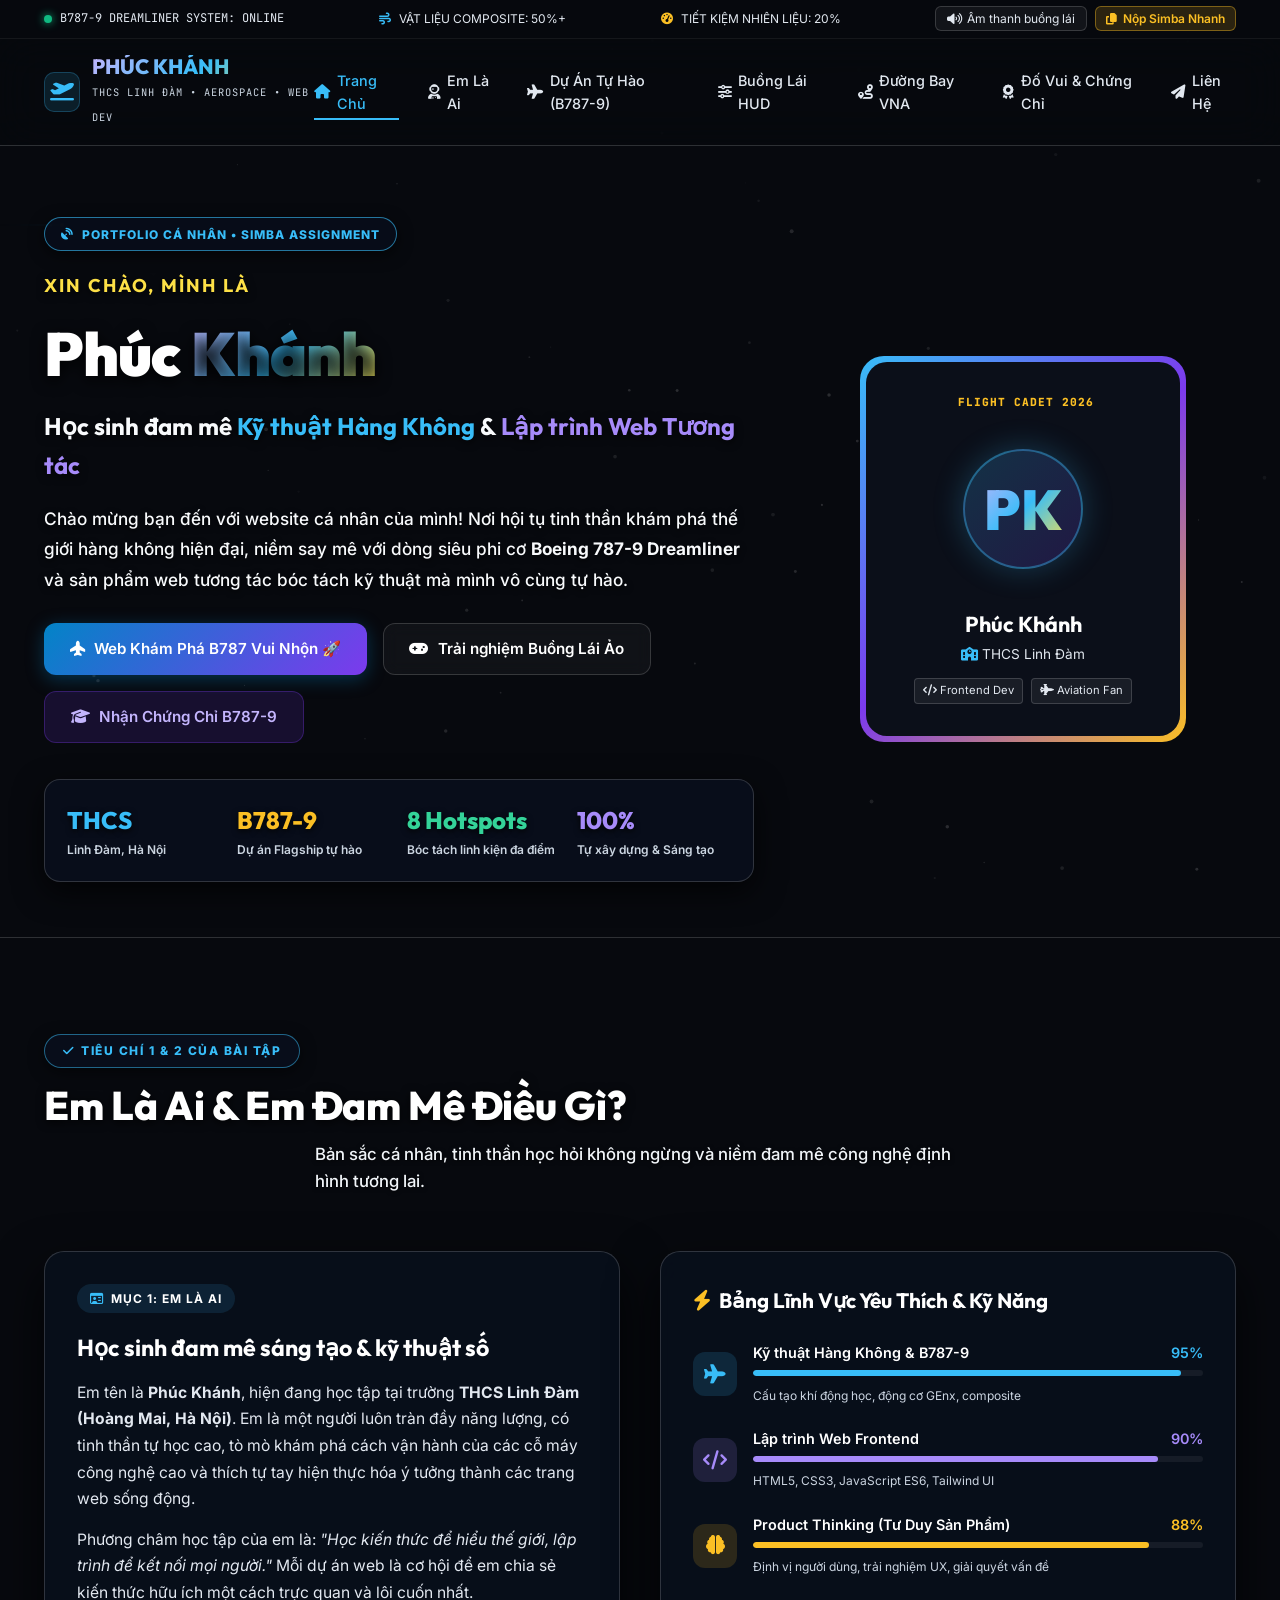
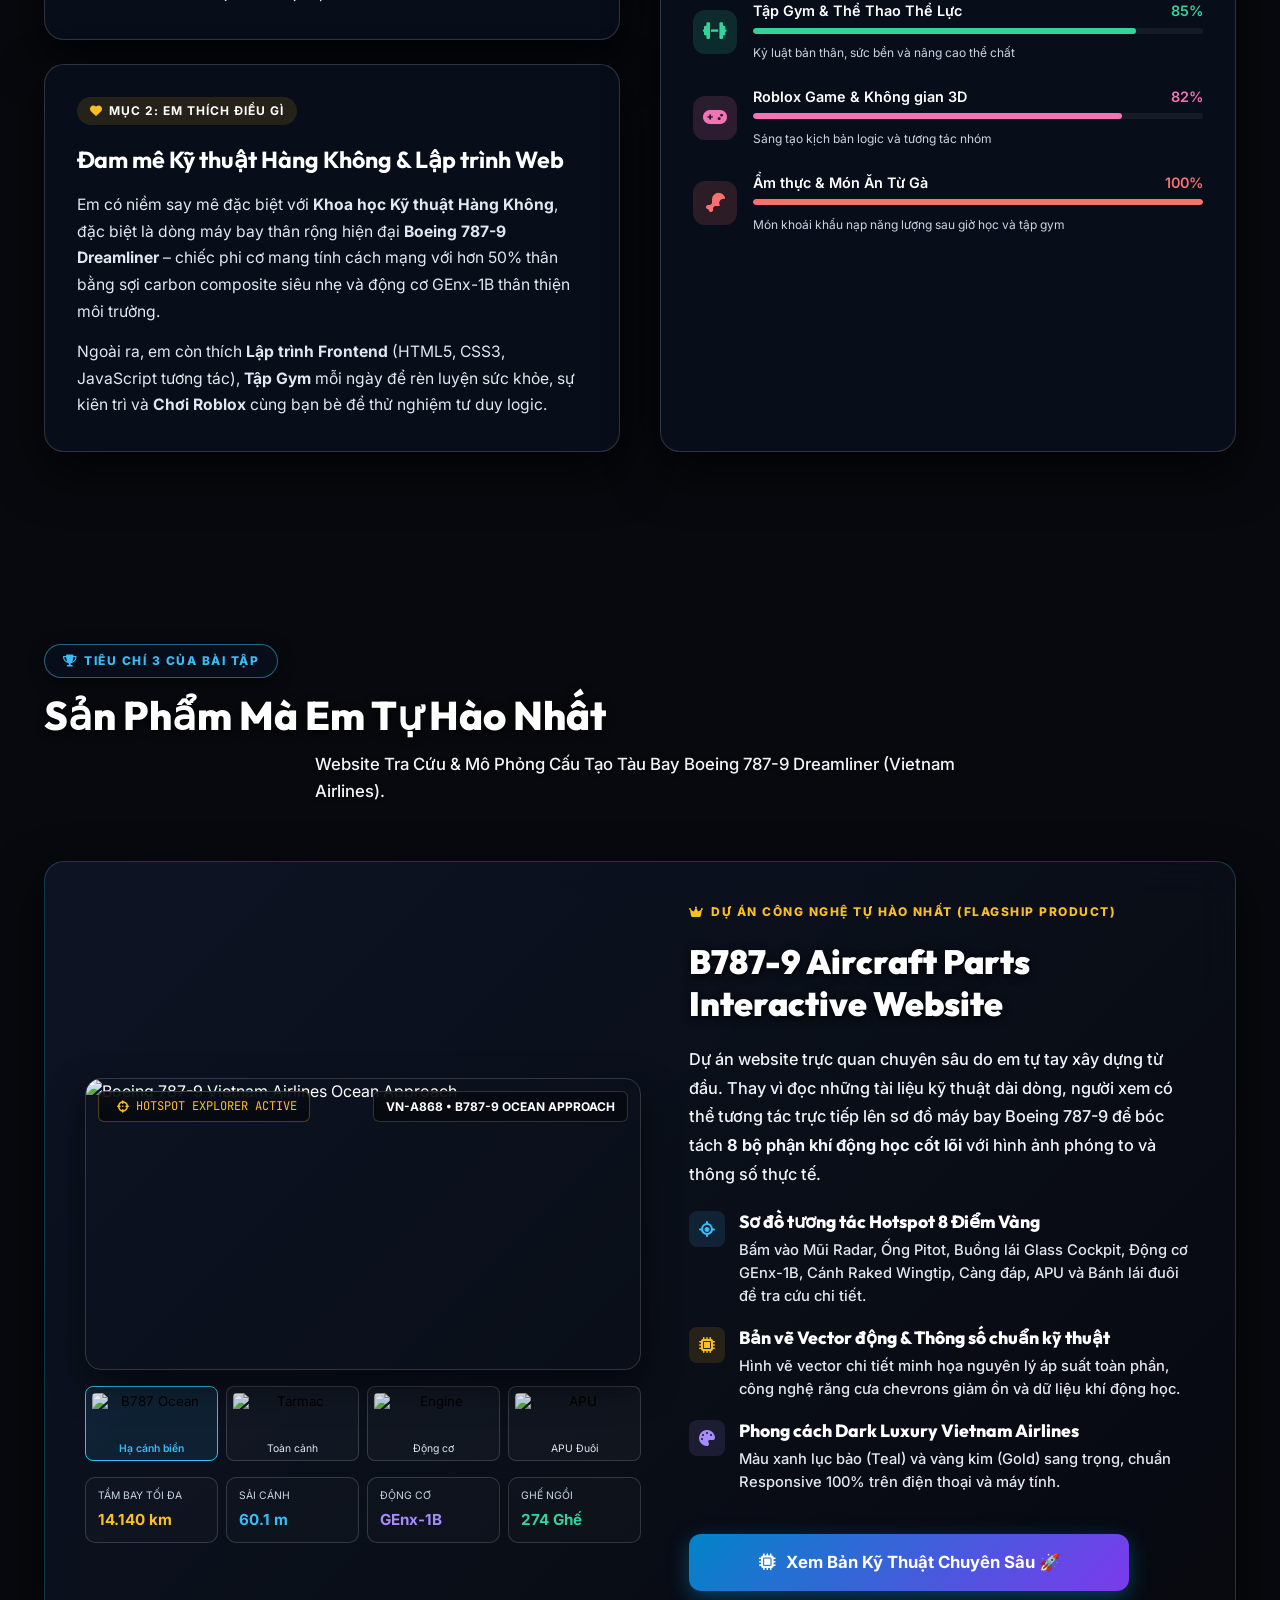
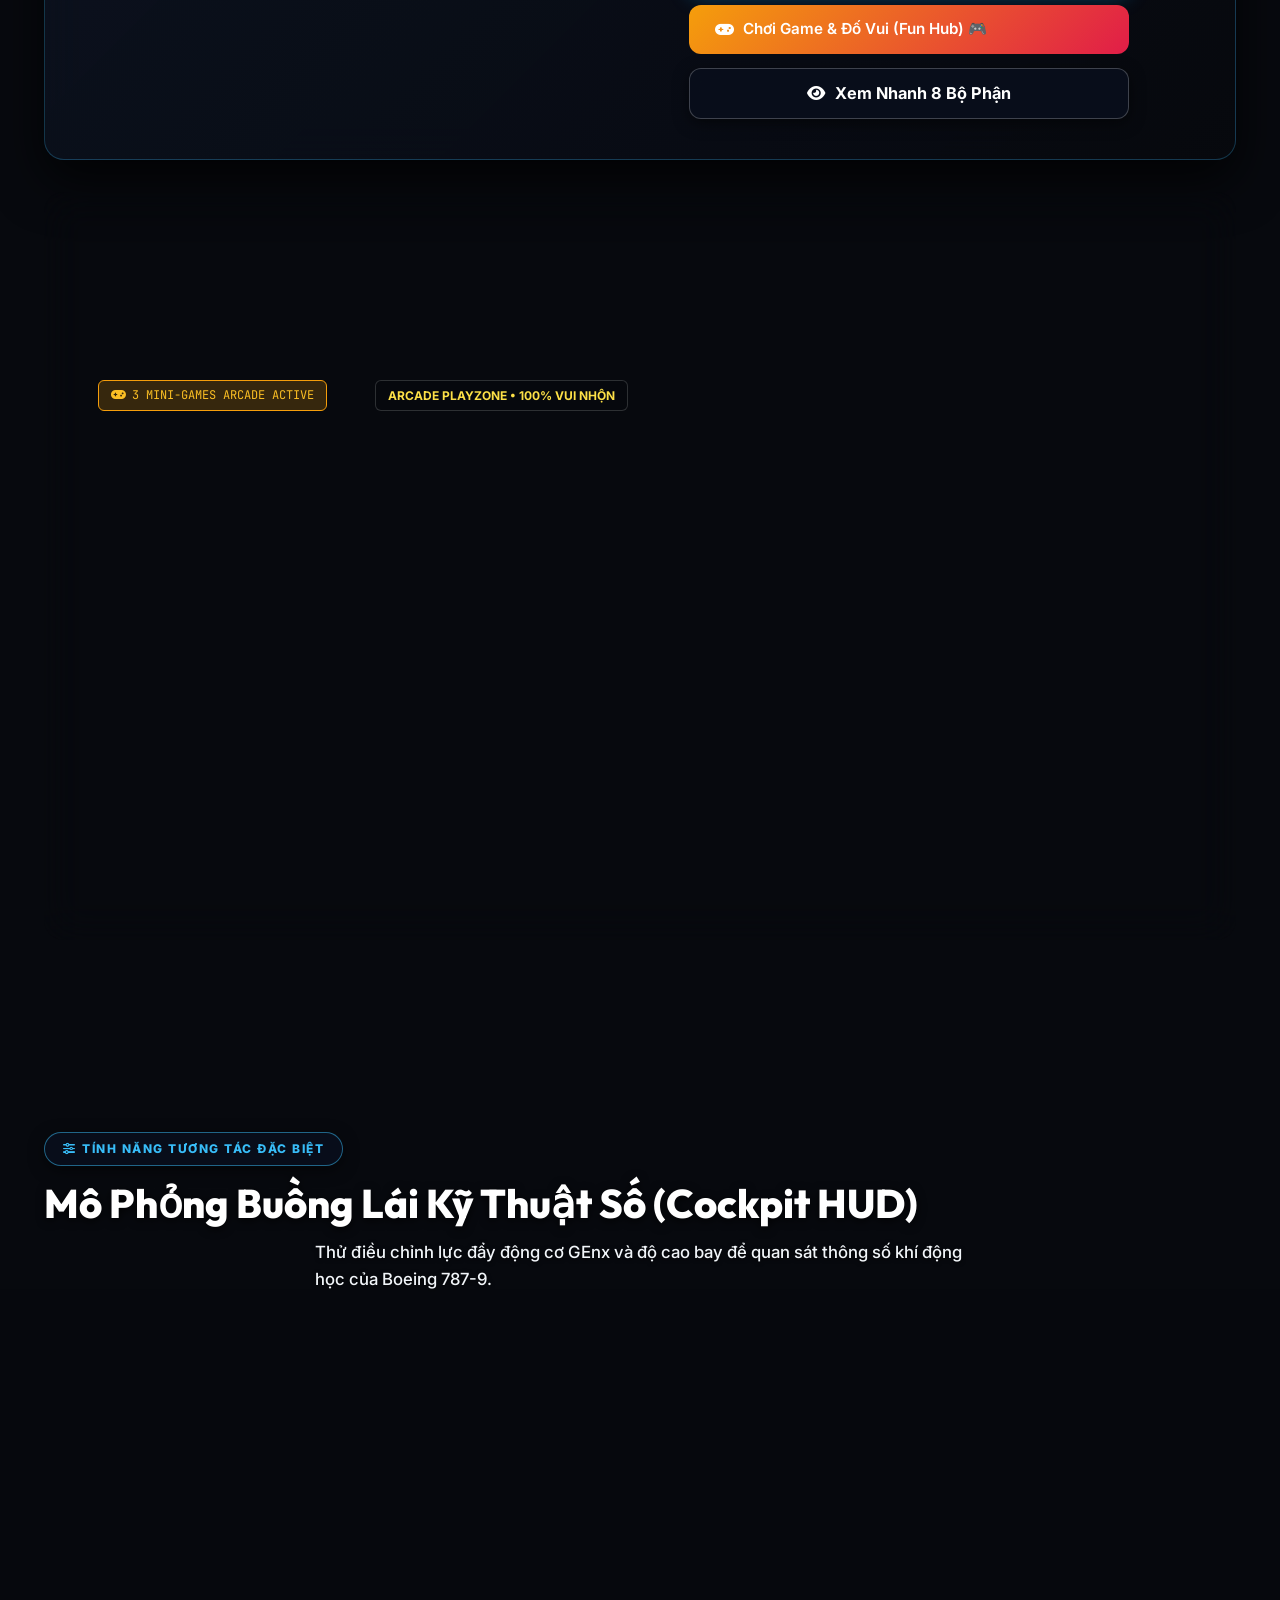
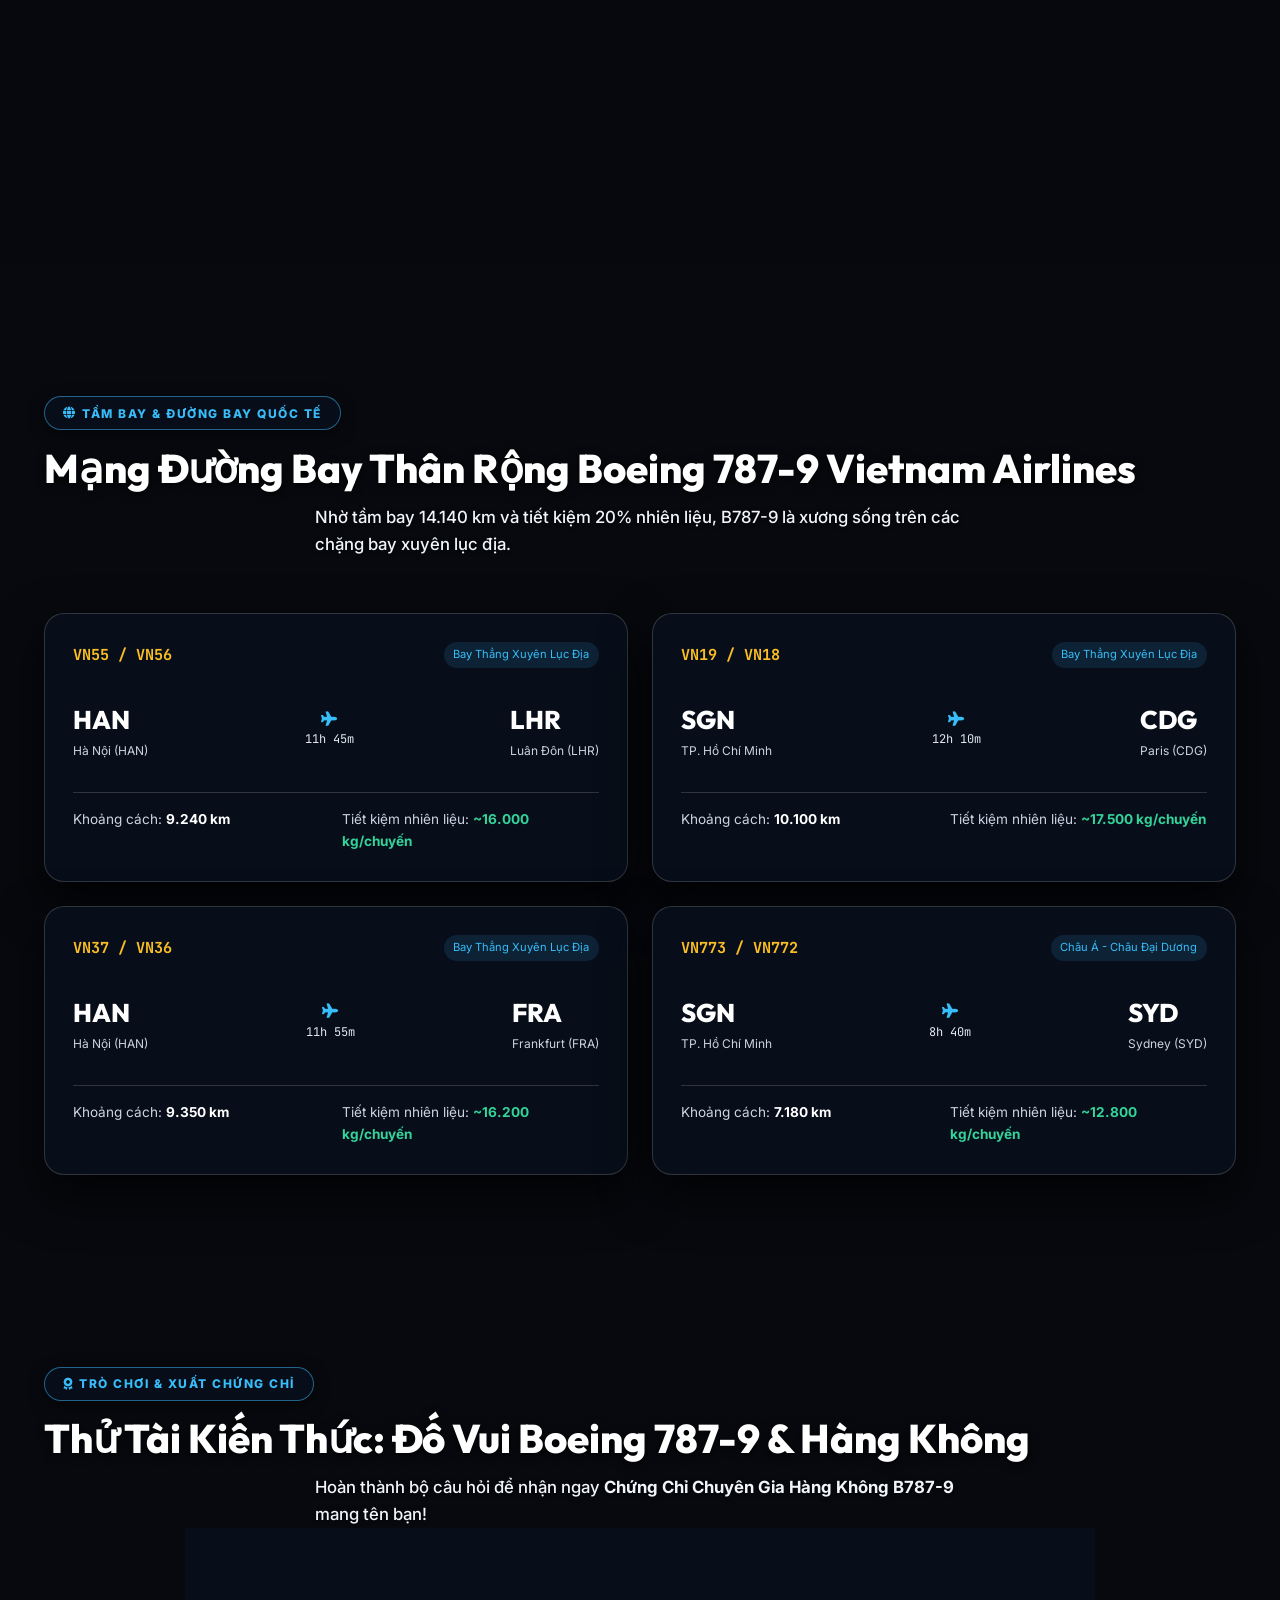
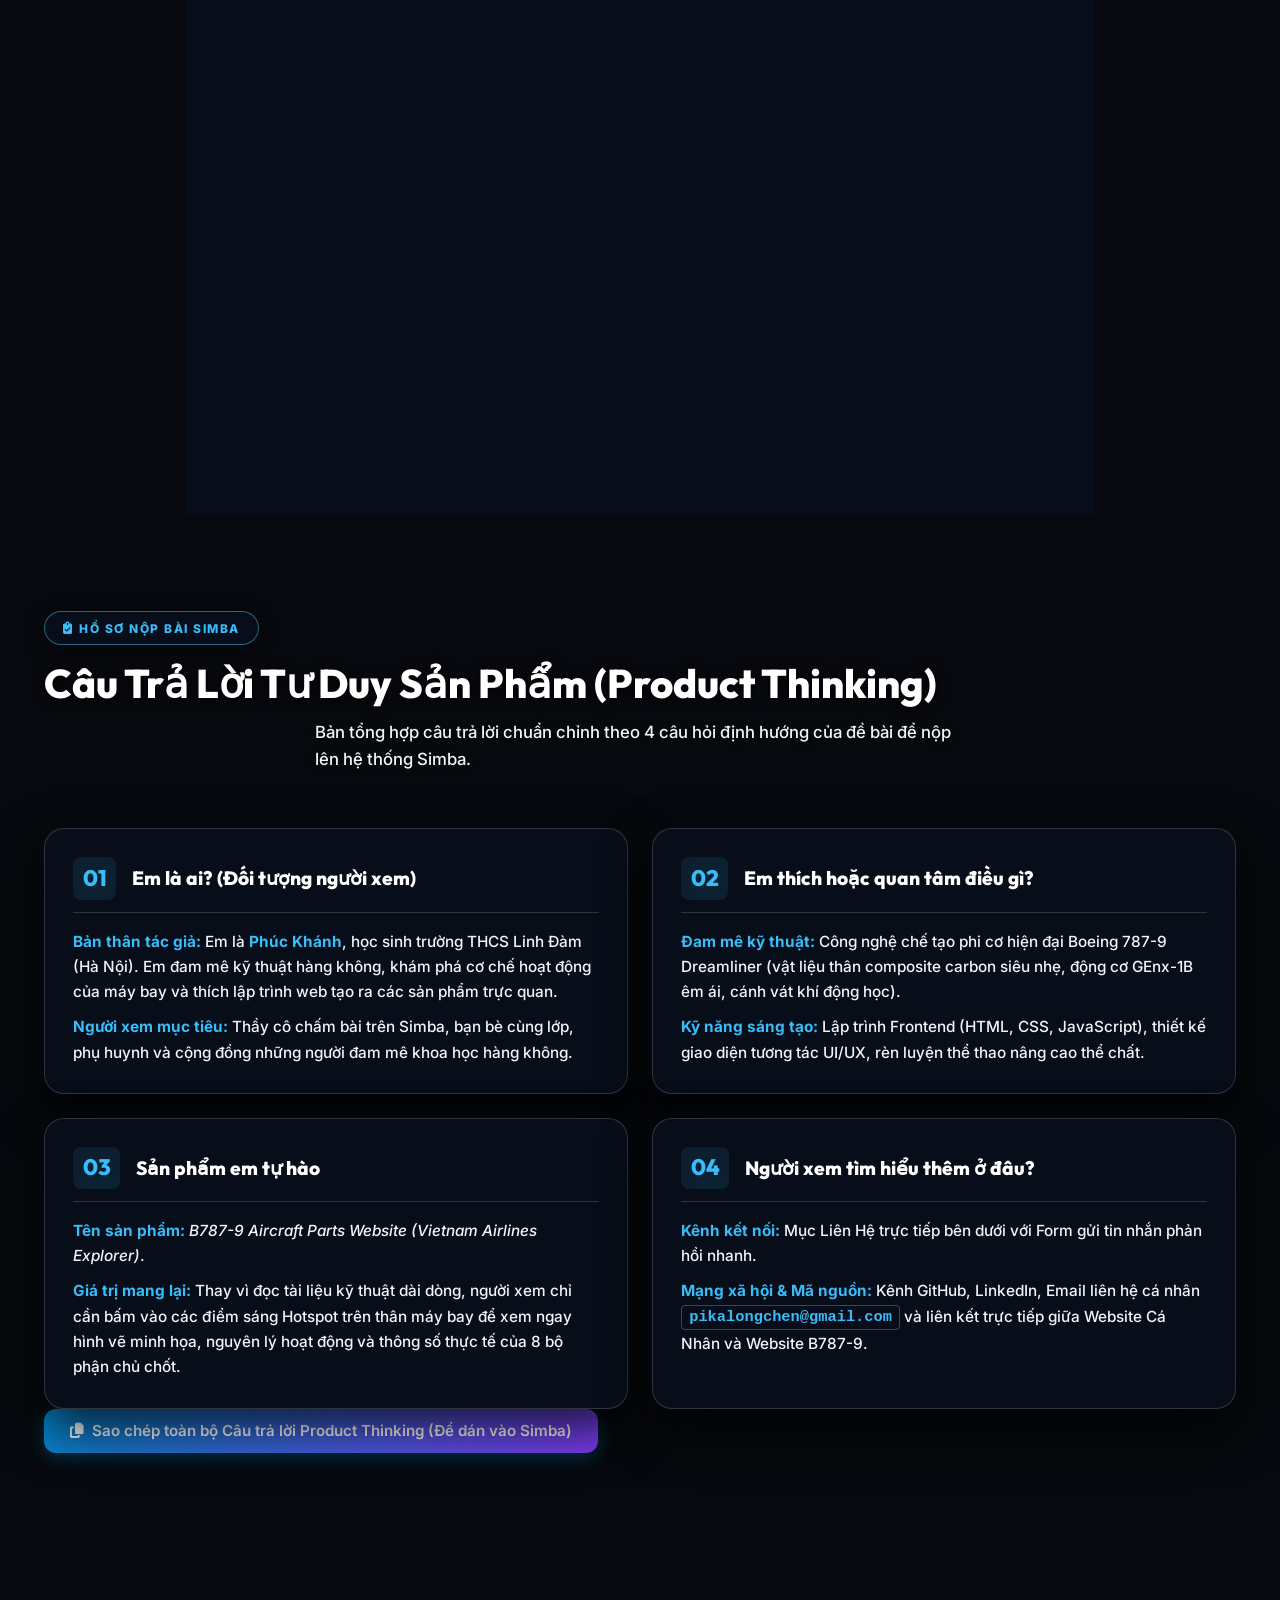
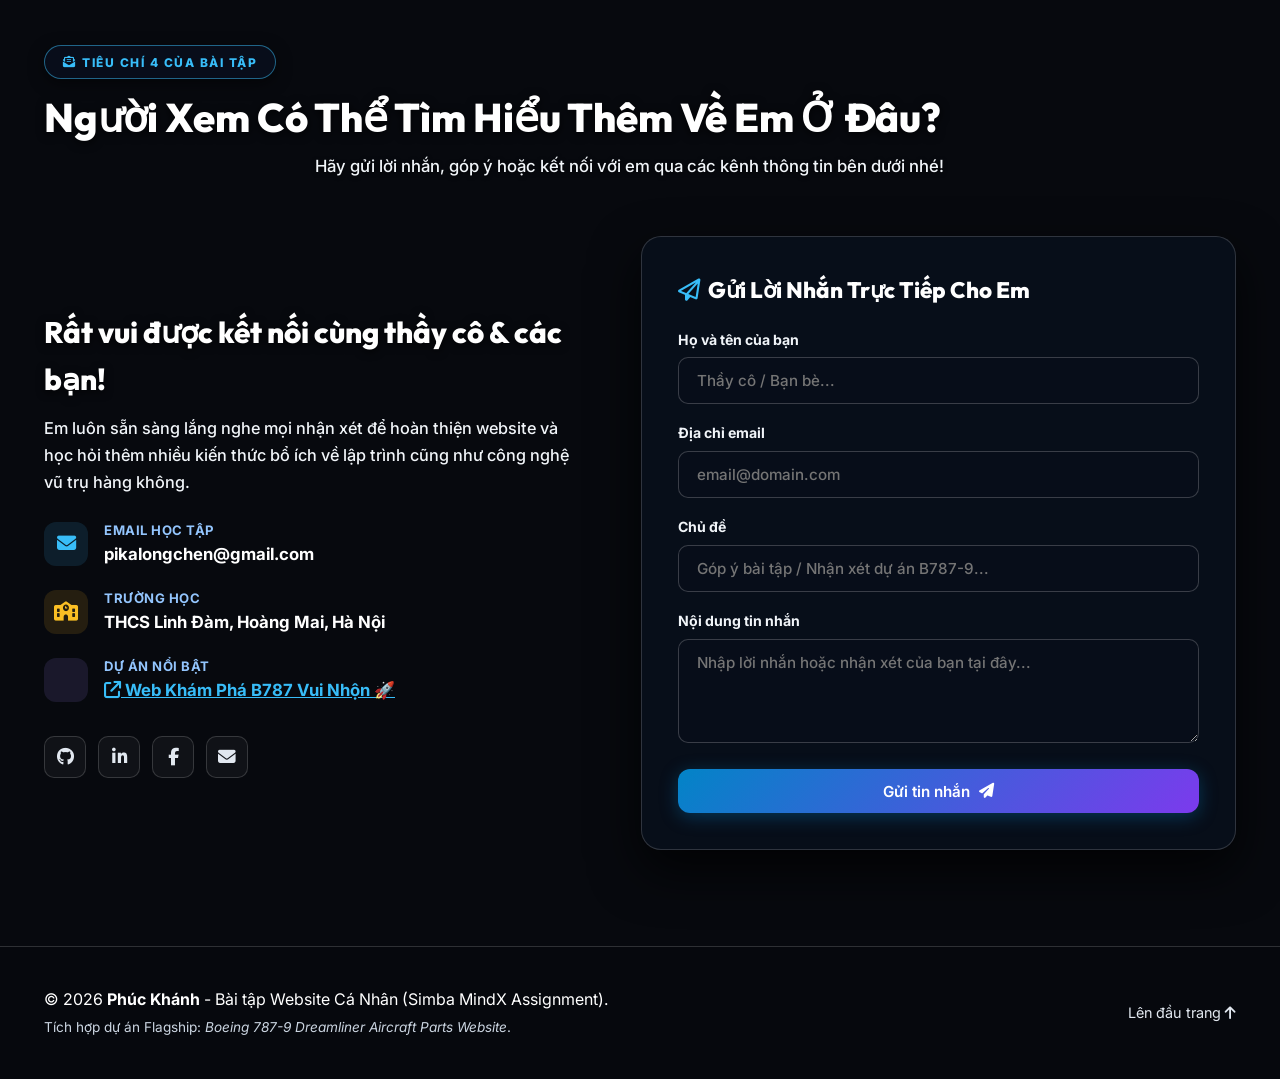
==== index.html @ 7ee5b3cf "Add files via upload" ====
<!DOCTYPE html>
<html lang="vi">
<head>
  <meta charset="UTF-8">
  <meta name="viewport" content="width=device-width, initial-scale=1.0">
  <title>Phúc Khánh | Website Cá Nhân & Boeing 787-9 Aerospace Explorer</title>
  
  <!-- SEO & Meta Tags -->
  <meta name="description" content="Website cá nhân của Phúc Khánh (THCS Linh Đàm) - Đam mê Công nghệ Kỹ thuật Hàng không & Lập trình Web. Khám phá dự án B787-9 Aircraft Parts Explorer, mô phỏng 3 cụm càng đáp 60 FPS, buồng lái ảo HUD và đố vui cấp chứng chỉ.">
  <meta name="author" content="Phúc Khánh">
  
  <!-- FontAwesome 6 Icons -->
  <link rel="stylesheet" href="https://cdnjs.cloudflare.com/ajax/libs/font-awesome/6.4.0/css/all.min.css">
  
  <!-- Google Fonts -->
  <link rel="preconnect" href="https://fonts.googleapis.com">
  <link rel="preconnect" href="https://fonts.gstatic.com" crossorigin>
  <link href="https://fonts.googleapis.com/css2?family=Inter:wght@300;400;500;600;700;800;900&family=Outfit:wght@400;500;600;700;800;900&family=JetBrains+Mono:wght@400;600;700;800&display=swap" rel="stylesheet">
  
  <!-- Custom Stylesheet -->
  <style>
/* -------------------------------------------------------------
   DESIGN SYSTEM & CSS VARIABLES
   ------------------------------------------------------------- */
@import url('https://fonts.googleapis.com/css2?family=Inter:wght@300;400;500;600;700;800&family=Outfit:wght@400;500;600;700;800;900&family=JetBrains+Mono:wght@400;600;700&display=swap');

:root {
  /* High-Contrast Crisp Colors */
  --bg-color: #07090e;
  --bg-dots: rgba(255, 255, 255, 0.03);
  --text-primary: #ffffff;
  --text-secondary: #e2e8f0;
  --text-muted: #cbd5e1;
  
  --primary: #8b5cf6; /* Violet */
  --primary-glow: rgba(139, 92, 246, 0.25);
  --secondary: #38bdf8; /* Bright Cyan */
  --secondary-glow: rgba(56, 189, 248, 0.25);
  --accent: #f472b6; /* Pink-rose */
  
  --vna-teal: #008286;
  --vna-gold: #fbbf24;
  --vna-gold-light: #fef08a;
  
  --gradient-text: linear-gradient(135deg, #c4b5fd 0%, #38bdf8 50%, #fde047 100%);
  --gradient-btn: linear-gradient(135deg, #0284c7 0%, #7c3aed 100%);
  --gradient-btn-hover: linear-gradient(135deg, #0ea5e9 0%, #8b5cf6 100%);
  --gradient-gold: linear-gradient(135deg, #f59e0b 0%, #fbbf24 100%);
  
  /* High-Contrast Glassmorphism */
  --glass-bg: rgba(9, 15, 28, 0.88);
  --glass-border: rgba(255, 255, 255, 0.16);
  --glass-border-glow: rgba(56, 189, 248, 0.5);
  --glass-shadow: 0 20px 50px rgba(0, 0, 0, 0.75);
  
  /* Typography */
  --font-title: 'Outfit', sans-serif;
  --font-body: 'Inter', sans-serif;
  --font-mono: 'JetBrains Mono', monospace;
  
  /* Layout & Transitions */
  --max-width: 1240px;
  --transition-smooth: all 0.4s cubic-bezier(0.16, 1, 0.3, 1);
  --transition-fast: all 0.2s ease;
}

/* -------------------------------------------------------------
   RESET & BASE STYLES
   ------------------------------------------------------------- */
* {
  margin: 0;
  padding: 0;
  box-sizing: border-box;
  scroll-behavior: smooth;
}

html {
  font-size: 16px;
  overflow-x: hidden;
}

body {
  background-color: var(--bg-color);
  color: var(--text-primary);
  font-family: var(--font-body);
  line-height: 1.6;
  overflow-x: hidden;
  position: relative;
  min-height: 100vh;
}

body::before {
  content: '';
  position: fixed;
  top: 0;
  left: 0;
  width: 100vw;
  height: 100vh;
  z-index: -3;
  background: url('https://raw.githubusercontent.com/pikalongchen-debug/C-Users-nguye-.gemini-antigravity-scratch-portfolio-website/main/images/vietnam_airlines_b787_ocean.jpg') no-repeat center center / cover;
  image-rendering: -webkit-optimize-contrast;
  image-rendering: high-quality;
  pointer-events: none;
}

a {
  color: inherit;
  text-decoration: none;
  transition: var(--transition-fast);
}

button, input, textarea {
  font-family: inherit;
  outline: none;
}

li {
  list-style: none;
}

/* Custom Scrollbar */
::-webkit-scrollbar {
  width: 8px;
}
::-webkit-scrollbar-track {
  background: var(--bg-color);
}
::-webkit-scrollbar-thumb {
  background: rgba(56, 189, 248, 0.2);
  border-radius: 10px;
}
::-webkit-scrollbar-thumb:hover {
  background: var(--gradient-btn);
}

/* -------------------------------------------------------------
   BACKGROUND PARTICLE CANVAS & GLOW
   ------------------------------------------------------------- */
.sky-canvas {
  position: fixed;
  top: 0;
  left: 0;
  width: 100vw;
  height: 100vh;
  z-index: -2;
  opacity: 0.15;
  pointer-events: none;
}

.glow-container {
  display: none;
}

.glow-orb-3 {
  position: absolute;
  top: 60%;
  left: 40%;
  width: 30vw;
  height: 30vw;
  background: radial-gradient(circle, rgba(251, 191, 36, 0.08) 0%, transparent 70%);
  filter: blur(80px);
}

@keyframes floatOrb {
  0% { transform: translate(0, 0) scale(1); }
  100% { transform: translate(50px, 40px) scale(1.1); }
}

.mouse-glow {
  position: fixed;
  width: 450px;
  height: 450px;
  background: radial-gradient(circle, rgba(56, 189, 248, 0.07) 0%, transparent 60%);
  border-radius: 50%;
  pointer-events: none;
  transform: translate(-50%, -50%);
  z-index: -1;
  opacity: 0;
  transition: opacity 0.3s ease;
  filter: blur(30px);
}

/* -------------------------------------------------------------
   CONTAINER & LAYOUT
   ------------------------------------------------------------- */
.container {
  max-width: var(--max-width);
  margin: 0 auto;
  padding: 0 1.5rem;
}

.glass-card {
  background: var(--glass-bg);
  backdrop-filter: blur(20px);
  -webkit-backdrop-filter: blur(20px);
  border: 1px solid var(--glass-border);
  border-radius: 20px;
  box-shadow: var(--glass-shadow);
  transition: var(--transition-smooth);
}

.glass-card:hover {
  border-color: var(--glass-border-glow);
}

/* -------------------------------------------------------------
   UTILITIES & TYPOGRAPHY
   ------------------------------------------------------------- */
.text-gradient {
  background: var(--gradient-text);
  -webkit-background-clip: text;
  -webkit-text-fill-color: transparent;
}
.text-cyan { color: #38bdf8; }
.text-gold { color: #fbbf24; }
.text-violet { color: #a78bfa; }
.text-success { color: #34d399; }
.mono-text { font-family: var(--font-mono); }

.bg-cyan-soft { background: rgba(56, 189, 248, 0.12); }
.bg-gold-soft { background: rgba(251, 191, 36, 0.12); }
.bg-violet-soft { background: rgba(167, 139, 250, 0.12); }

.section-header {
  margin-bottom: 3.5rem;
}
.section-badge {
  display: inline-flex;
  align-items: center;
  gap: 0.4rem;
  font-size: 0.75rem;
  font-weight: 800;
  color: #38bdf8;
  background: rgba(9, 15, 28, 0.9);
  border: 1px solid rgba(56, 189, 248, 0.5);
  padding: 0.4rem 1.1rem;
  border-radius: 50px;
  letter-spacing: 1.5px;
  margin-bottom: 0.85rem;
  text-transform: uppercase;
  box-shadow: 0 4px 15px rgba(0, 0, 0, 0.5);
}
.section-title {
  font-family: var(--font-title);
  font-size: 2.5rem;
  font-weight: 800;
  line-height: 1.2;
  color: #ffffff;
  text-shadow: 0 2px 10px rgba(0, 0, 0, 0.85);
}
.section-desc {
  color: #f1f5f9;
  font-size: 1.05rem;
  font-weight: 500;
  max-width: 650px;
  margin: 0.75rem auto 0;
  text-shadow: 0 1px 4px rgba(0, 0, 0, 0.85);
}

/* -------------------------------------------------------------
   BUTTONS
   ------------------------------------------------------------- */
.btn {
  display: inline-flex;
  align-items: center;
  gap: 0.6rem;
  padding: 0.8rem 1.6rem;
  border-radius: 12px;
  font-weight: 600;
  font-size: 0.95rem;
  cursor: pointer;
  transition: var(--transition-smooth);
  border: none;
}

.btn-primary {
  background: var(--gradient-btn);
  color: white;
  box-shadow: 0 4px 18px rgba(2, 132, 199, 0.35);
}
.btn-primary:hover {
  background: var(--gradient-btn-hover);
  box-shadow: 0 6px 25px rgba(2, 132, 199, 0.55);
  transform: translateY(-2px);
}

.btn-outline {
  background: rgba(255, 255, 255, 0.04);
  color: var(--text-primary);
  border: 1px solid var(--glass-border);
  backdrop-filter: blur(8px);
}
.btn-outline:hover {
  background: rgba(255, 255, 255, 0.1);
  border-color: rgba(56, 189, 248, 0.5);
  color: #38bdf8;
  transform: translateY(-2px);
}

.btn-secondary {
  background: rgba(124, 58, 237, 0.15);
  color: #c4b5fd;
  border: 1px solid rgba(124, 58, 237, 0.3);
}
.btn-secondary:hover {
  background: rgba(124, 58, 237, 0.25);
  color: white;
  transform: translateY(-2px);
}

.glow-teal {
  box-shadow: 0 4px 20px rgba(0, 95, 99, 0.6);
}

/* -------------------------------------------------------------
   TELEMETRY TOP BAR
   ------------------------------------------------------------- */
.telemetry-bar {
  background: rgba(7, 9, 14, 0.95);
  border-bottom: 1px solid rgba(255, 255, 255, 0.06);
  font-size: 0.75rem;
  padding: 0.4rem 0;
  position: relative;
  z-index: 101;
}
.telemetry-inner {
  display: flex;
  justify-content: space-between;
  align-items: center;
}
.telemetry-item {
  display: flex;
  align-items: center;
  gap: 0.5rem;
  color: var(--text-secondary);
}
.pulse-dot {
  width: 8px;
  height: 8px;
  border-radius: 50%;
  background: #10b981;
  box-shadow: 0 0 8px #10b981;
  animation: pulseAnim 2s infinite;
}
@keyframes pulseAnim {
  0%, 100% { transform: scale(1); opacity: 1; }
  50% { transform: scale(1.3); opacity: 0.5; }
}
.telemetry-actions {
  display: flex;
  gap: 0.5rem;
}
.telemetry-btn {
  background: rgba(255, 255, 255, 0.05);
  border: 1px solid var(--glass-border);
  color: var(--text-secondary);
  padding: 0.25rem 0.65rem;
  border-radius: 6px;
  font-size: 0.75rem;
  cursor: pointer;
  display: inline-flex;
  align-items: center;
  gap: 0.35rem;
  transition: var(--transition-fast);
}
.telemetry-btn:hover {
  color: white;
  background: rgba(255, 255, 255, 0.1);
}
.telemetry-btn.highlight {
  background: rgba(251, 191, 36, 0.15);
  border-color: rgba(251, 191, 36, 0.4);
  color: #fbbf24;
  font-weight: 600;
}

/* -------------------------------------------------------------
   NAVIGATION HEADER
   ------------------------------------------------------------- */
header {
  position: sticky;
  top: 0;
  left: 0;
  width: 100%;
  z-index: 100;
  padding: 1rem 0;
  transition: var(--transition-smooth);
  background: rgba(7, 9, 14, 0.7);
  backdrop-filter: blur(20px);
  -webkit-backdrop-filter: blur(20px);
  border-bottom: 1px solid var(--glass-border);
}

header.scrolled {
  padding: 0.75rem 0;
  background: rgba(7, 9, 14, 0.9);
  box-shadow: 0 4px 30px rgba(0, 0, 0, 0.3);
}

.header-container {
  display: flex;
  justify-content: space-between;
  align-items: center;
}

.logo {
  display: flex;
  align-items: center;
  gap: 0.75rem;
}
.logo-icon-wrap {
  width: 40px;
  height: 40px;
  border-radius: 10px;
  background: rgba(56, 189, 248, 0.12);
  border: 1px solid rgba(56, 189, 248, 0.25);
  display: flex;
  align-items: center;
  justify-content: center;
  font-size: 1.2rem;
}
.logo-name {
  font-family: var(--font-title);
  font-size: 1.3rem;
  font-weight: 800;
  display: block;
  line-height: 1.1;
}
.logo-tag {
  font-size: 0.65rem;
  font-family: var(--font-mono);
  color: var(--text-muted);
  letter-spacing: 1px;
}

.nav-links {
  display: flex;
  gap: 1.8rem;
  align-items: center;
}
.nav-links a {
  font-size: 0.9rem;
  font-weight: 500;
  color: var(--text-secondary);
  display: flex;
  align-items: center;
  gap: 0.4rem;
  position: relative;
  padding: 0.3rem 0;
}
.nav-links a:hover, .nav-links a.active {
  color: #38bdf8;
}
.nav-links a::after {
  content: '';
  position: absolute;
  bottom: 0;
  left: 0;
  width: 0;
  height: 2px;
  background: #38bdf8;
  transition: var(--transition-fast);
}
.nav-links a.active::after, .nav-links a:hover::after {
  width: 100%;
}

.menu-btn {
  display: none;
  background: transparent;
  border: none;
  color: white;
  font-size: 1.4rem;
  cursor: pointer;
}

/* -------------------------------------------------------------
   HERO SECTION
   ------------------------------------------------------------- */
.hero {
  min-height: 88vh;
  display: flex;
  align-items: center;
  padding: 4rem 0 3rem;
  position: relative;
  border-bottom: 1px solid var(--glass-border);
}
.hero-wrapper {
  display: grid;
  grid-template-columns: 1.25fr 0.75fr;
  gap: 3.5rem;
  align-items: center;
}

.hero-content {
  display: flex;
  flex-direction: column;
  gap: 1.25rem;
}
.badge-tag {
  display: inline-flex;
  align-items: center;
  gap: 0.5rem;
  padding: 0.4rem 1rem;
  background: rgba(8, 14, 26, 0.92);
  border: 1px solid rgba(56, 189, 248, 0.6);
  color: #38bdf8;
  font-size: 0.75rem;
  font-weight: 800;
  letter-spacing: 1px;
  border-radius: 50px;
  width: fit-content;
  box-shadow: 0 4px 15px rgba(0, 0, 0, 0.6);
}
.hero-subtitle {
  font-family: var(--font-title);
  font-size: 1.15rem;
  font-weight: 700;
  color: #fde047;
  letter-spacing: 2px;
  text-transform: uppercase;
  text-shadow: 0 2px 8px rgba(0, 0, 0, 0.9);
}
.hero-title {
  font-family: var(--font-title);
  font-size: 3.8rem;
  font-weight: 900;
  line-height: 1.1;
  letter-spacing: -1px;
  color: #ffffff;
  text-shadow: 0 4px 15px rgba(0, 0, 0, 0.95);
}
.hero-role {
  font-family: var(--font-title);
  font-size: 1.5rem;
  font-weight: 700;
  color: #f8fafc;
  text-shadow: 0 2px 8px rgba(0, 0, 0, 0.9);
}
.hero-description {
  font-size: 1.08rem;
  color: #f8fafc;
  font-weight: 500;
  line-height: 1.75;
  text-shadow: 0 2px 6px rgba(0, 0, 0, 0.9);
}

.hero-buttons {
  display: flex;
  gap: 1rem;
  flex-wrap: wrap;
  margin-top: 0.5rem;
}

.hero-stats-panel {
  display: grid;
  grid-template-columns: repeat(4, 1fr);
  gap: 1rem;
  padding: 1.35rem;
  margin-top: 1rem;
  background: rgba(9, 15, 28, 0.92);
  border: 1px solid rgba(255, 255, 255, 0.16);
  border-radius: 16px;
  box-shadow: 0 10px 30px rgba(0, 0, 0, 0.7);
}
.hero-stat-card {
  display: flex;
  flex-direction: column;
}
.stat-num {
  font-family: var(--font-title);
  font-size: 1.5rem;
  font-weight: 800;
  text-shadow: 0 2px 6px rgba(0, 0, 0, 0.8);
}
.stat-sub {
  font-size: 0.75rem;
  color: #cbd5e1;
  font-weight: 600;
}

/* Avatar Box */
.hero-visual {
  display: flex;
  justify-content: center;
  align-items: center;
}
.avatar-card-container {
  width: 320px;
  height: 380px;
  position: relative;
}
.avatar-glow-ring {
  position: absolute;
  inset: -3px;
  border-radius: 24px;
  background: linear-gradient(135deg, #38bdf8, #7c3aed, #fbbf24);
  z-index: 1;
  animation: rotateBorder 10s linear infinite;
}
@keyframes rotateBorder {
  0% { filter: hue-rotate(0deg); }
  100% { filter: hue-rotate(360deg); }
}
.avatar-inner-box {
  position: absolute;
  inset: 3px;
  background: #0b0f19;
  border-radius: 21px;
  z-index: 2;
  padding: 2rem 1.5rem;
  display: flex;
  flex-direction: column;
  align-items: center;
  justify-content: space-between;
  text-align: center;
}
.avatar-flight-tag {
  font-size: 0.7rem;
  font-weight: 800;
  font-family: var(--font-mono);
  color: #fbbf24;
  letter-spacing: 1px;
  display: flex;
  align-items: center;
  gap: 0.4rem;
}
.avatar-core-circle {
  width: 120px;
  height: 120px;
  border-radius: 50%;
  background: linear-gradient(135deg, rgba(56, 189, 248, 0.2), rgba(124, 58, 237, 0.2));
  border: 2px solid rgba(56, 189, 248, 0.4);
  display: flex;
  align-items: center;
  justify-content: center;
  box-shadow: 0 0 30px rgba(56, 189, 248, 0.25);
}
.avatar-initials-glow {
  font-family: var(--font-title);
  font-size: 3.5rem;
  font-weight: 900;
  background: var(--gradient-text);
  -webkit-background-clip: text;
  -webkit-text-fill-color: transparent;
}
.avatar-name {
  font-family: var(--font-title);
  font-size: 1.35rem;
  font-weight: 700;
}
.avatar-school {
  font-size: 0.85rem;
  color: var(--text-secondary);
  margin-top: 0.2rem;
}
.avatar-badge-list {
  display: flex;
  gap: 0.5rem;
  margin-top: 0.75rem;
}
.badge-mini {
  font-size: 0.7rem;
  padding: 0.2rem 0.5rem;
  border-radius: 4px;
  background: rgba(255, 255, 255, 0.06);
  border: 1px solid var(--glass-border);
  color: var(--text-secondary);
}

/* -------------------------------------------------------------
   ABOUT ME & SKILLS SECTION
   ------------------------------------------------------------- */
.about {
  padding: 6rem 0;
}
.about-wrapper {
  display: grid;
  grid-template-columns: 1fr 1fr;
  gap: 2.5rem;
}
.about-text-column {
  display: flex;
  flex-direction: column;
  gap: 1.5rem;
}
.about-info-card {
  padding: 2rem;
}
.card-icon-pill {
  display: inline-flex;
  align-items: center;
  gap: 0.4rem;
  padding: 0.3rem 0.8rem;
  border-radius: 50px;
  font-size: 0.75rem;
  font-weight: 700;
  letter-spacing: 1px;
  margin-bottom: 1rem;
}
.about-card-title {
  font-family: var(--font-title);
  font-size: 1.45rem;
  font-weight: 700;
  margin-bottom: 0.85rem;
}
.about-info-card p {
  color: var(--text-secondary);
  font-size: 0.98rem;
  line-height: 1.7;
  margin-bottom: 0.85rem;
}
.about-info-card p:last-child {
  margin-bottom: 0;
}

.skills-card-wrap {
  padding: 2rem;
  height: 100%;
}
.skills-column-title {
  font-family: var(--font-title);
  font-size: 1.3rem;
  font-weight: 700;
  margin-bottom: 1.5rem;
  display: flex;
  align-items: center;
  gap: 0.5rem;
}
.skills-grid-modern {
  display: flex;
  flex-direction: column;
  gap: 1.25rem;
}
.skill-modern-item {
  display: flex;
  gap: 1rem;
  align-items: center;
}
.skill-item-icon {
  width: 44px;
  height: 44px;
  border-radius: 12px;
  display: flex;
  align-items: center;
  justify-content: center;
  font-size: 1.2rem;
  flex-shrink: 0;
}
.skill-item-body {
  flex-grow: 1;
}
.skill-name-row {
  display: flex;
  justify-content: space-between;
  font-size: 0.9rem;
  font-weight: 600;
}
.skill-meter {
  height: 6px;
  background: rgba(255, 255, 255, 0.06);
  border-radius: 10px;
  overflow: hidden;
  margin: 0.35rem 0;
}
.meter-fill {
  height: 100%;
  border-radius: 10px;
}
.skill-caption {
  font-size: 0.75rem;
  color: var(--text-muted);
}

/* -------------------------------------------------------------
   FEATURED PROJECT SHOWCASE (B787-9)
   ------------------------------------------------------------- */
.project-section {
  padding: 6rem 0;
}
.showcase-mega-card {
  padding: 2.5rem;
  border-color: rgba(56, 189, 248, 0.25);
  background: linear-gradient(135deg, rgba(15, 23, 42, 0.8) 0%, rgba(7, 9, 14, 0.95) 100%);
}
.mega-card-grid {
  display: grid;
  grid-template-columns: 1.1fr 1fr;
  gap: 3rem;
  align-items: center;
}
.mega-visual-side {
  display: flex;
  flex-direction: column;
  gap: 1rem;
}
.mega-image-container {
  position: relative;
  border-radius: 16px;
  overflow: hidden;
  border: 1px solid var(--glass-border);
  box-shadow: 0 15px 35px rgba(0, 0, 0, 0.5);
}
.mega-img {
  width: 100%;
  height: 290px;
  object-fit: cover;
  display: block;
  transition: transform 0.5s ease;
}
.mega-image-container:hover .mega-img {
  transform: scale(1.03);
}
.mega-overlay-hud {
  position: absolute;
  top: 12px;
  left: 12px;
  right: 12px;
  display: flex;
  justify-content: space-between;
  align-items: center;
}
.hud-indicator {
  background: rgba(7, 9, 14, 0.85);
  backdrop-filter: blur(8px);
  padding: 0.3rem 0.75rem;
  border-radius: 6px;
  font-size: 0.75rem;
  font-family: var(--font-mono);
  color: #fbbf24;
  display: flex;
  align-items: center;
  gap: 0.4rem;
  border: 1px solid rgba(251, 191, 36, 0.3);
}
.aircraft-code {
  background: rgba(7, 9, 14, 0.85);
  backdrop-filter: blur(8px);
  padding: 0.3rem 0.75rem;
  border-radius: 6px;
  font-size: 0.75rem;
  font-weight: 700;
  color: var(--text-primary);
  border: 1px solid var(--glass-border);
}

.thumb-selector-grid {
  display: grid;
  grid-template-columns: repeat(4, 1fr);
  gap: 0.5rem;
}
.thumb-btn {
  background: rgba(255, 255, 255, 0.03);
  border: 1px solid var(--glass-border);
  border-radius: 8px;
  padding: 0.35rem;
  cursor: pointer;
  display: flex;
  flex-direction: column;
  align-items: center;
  gap: 0.25rem;
  transition: var(--transition-fast);
}
.thumb-btn img {
  width: 100%;
  height: 45px;
  object-fit: cover;
  border-radius: 4px;
}
.thumb-btn span {
  font-size: 0.65rem;
  color: var(--text-secondary);
}
.thumb-btn.active, .thumb-btn:hover {
  border-color: #38bdf8;
  background: rgba(56, 189, 248, 0.1);
}
.thumb-btn.active span {
  color: #38bdf8;
  font-weight: 600;
}

.specs-metrics-bar {
  display: grid;
  grid-template-columns: repeat(4, 1fr);
  gap: 0.5rem;
}
.metric-block {
  background: rgba(255, 255, 255, 0.02);
  border: 1px solid var(--glass-border);
  padding: 0.6rem 0.75rem;
  border-radius: 10px;
}
.m-label {
  display: block;
  font-size: 0.65rem;
  color: var(--text-muted);
  text-transform: uppercase;
}
.m-val {
  display: block;
  font-size: 0.95rem;
  font-weight: 700;
  margin-top: 0.2rem;
}

.mega-info-side {
  display: flex;
  flex-direction: column;
  gap: 1.25rem;
}
.flagship-badge {
  display: inline-flex;
  align-items: center;
  gap: 0.4rem;
  color: #fbbf24;
  font-size: 0.75rem;
  font-weight: 800;
  letter-spacing: 1.5px;
}
.mega-project-title {
  font-family: var(--font-title);
  font-size: 2.1rem;
  font-weight: 900;
  line-height: 1.25;
  color: #ffffff;
  text-shadow: 0 2px 8px rgba(0, 0, 0, 0.85);
}
.mega-project-summary {
  color: #f1f5f9;
  font-size: 1.02rem;
  font-weight: 500;
  line-height: 1.75;
}

.mega-features-list {
  display: flex;
  flex-direction: column;
  gap: 1rem;
}
.feature-item-row {
  display: flex;
  gap: 0.85rem;
  align-items: flex-start;
}
.f-icon {
  width: 36px;
  height: 36px;
  border-radius: 8px;
  display: flex;
  align-items: center;
  justify-content: center;
  font-size: 1rem;
  flex-shrink: 0;
  margin-top: 0.2rem;
}
.f-title {
  font-family: var(--font-title);
  font-size: 1.1rem;
  font-weight: 800;
  color: #ffffff;
}
.f-desc {
  font-size: 0.92rem;
  color: #e2e8f0;
  font-weight: 500;
  line-height: 1.55;
  margin-top: 0.2rem;
}
.mega-cta-group {
  display: flex;
  flex-direction: column;
  gap: 0.85rem;
  margin-top: 1.25rem;
  max-width: 440px;
}
.mega-cta-group .btn-primary {
  background: linear-gradient(135deg, #0284c7 0%, #7c3aed 100%);
  color: #ffffff;
  font-size: 1.05rem;
  font-weight: 700;
  padding: 0.95rem 1.6rem;
  border-radius: 12px;
  box-shadow: 0 6px 20px rgba(2, 132, 199, 0.45);
  display: flex;
  align-items: center;
  justify-content: center;
  gap: 0.65rem;
  width: 100%;
  transition: var(--transition-smooth);
}
.mega-cta-group .btn-primary:hover {
  background: linear-gradient(135deg, #0ea5e9 0%, #8b5cf6 100%);
  box-shadow: 0 8px 25px rgba(14, 165, 233, 0.65);
  transform: translateY(-2px);
}
.mega-cta-group .btn-outline {
  background: rgba(9, 15, 28, 0.92);
  border: 1.5px solid rgba(255, 255, 255, 0.22);
  color: #ffffff;
  font-size: 1.02rem;
  font-weight: 700;
  padding: 0.9rem 1.6rem;
  border-radius: 12px;
  display: flex;
  align-items: center;
  justify-content: center;
  gap: 0.65rem;
  width: 100%;
  box-shadow: 0 4px 15px rgba(0, 0, 0, 0.5);
  transition: var(--transition-smooth);
}
.mega-cta-group .btn-outline:hover {
  border-color: #38bdf8;
  background: rgba(56, 189, 248, 0.12);
  color: #38bdf8;
  transform: translateY(-2px);
}

/* -------------------------------------------------------------
   COCKPIT HUD & TELEMETRY SIMULATOR
   ------------------------------------------------------------- */
.hud-section {
  padding: 6rem 0;
}
.hud-terminal-card {
  padding: 2rem;
  border: 1px solid rgba(56, 189, 248, 0.3);
  background: rgba(7, 9, 14, 0.92);
  box-shadow: 0 0 40px rgba(56, 189, 248, 0.1);
}
.hud-top-bar {
  display: flex;
  justify-content: space-between;
  align-items: center;
  padding-bottom: 1rem;
  border-bottom: 1px solid var(--glass-border);
  margin-bottom: 1.5rem;
}
.hud-flight-id {
  font-family: var(--font-mono);
  font-size: 0.85rem;
  color: #38bdf8;
  display: flex;
  align-items: center;
  gap: 0.5rem;
  font-weight: 600;
}
.hud-status-badge {
  font-family: var(--font-mono);
  font-size: 0.75rem;
  color: #10b981;
  display: flex;
  align-items: center;
  gap: 0.4rem;
}
.status-blink {
  width: 8px;
  height: 8px;
  border-radius: 50%;
  background: #10b981;
  animation: pulseAnim 1.5s infinite;
}

.hud-grid-layout {
  display: grid;
  grid-template-columns: 1.1fr 1fr;
  gap: 2.5rem;
}
.hud-instruments {
  display: grid;
  grid-template-columns: 1fr 1fr;
  gap: 1rem;
}
.instrument-box {
  background: rgba(9, 15, 28, 0.92);
  border: 1px solid rgba(255, 255, 255, 0.16);
  border-radius: 14px;
  padding: 1.25rem;
  box-shadow: 0 4px 15px rgba(0, 0, 0, 0.5);
}
.inst-label {
  font-size: 0.72rem;
  color: #cbd5e1;
  font-family: var(--font-mono);
  font-weight: 700;
  letter-spacing: 0.5px;
  display: block;
}
.inst-val-row {
  display: flex;
  justify-content: space-between;
  align-items: baseline;
  margin: 0.5rem 0;
}
.inst-number {
  font-family: var(--font-title);
  font-size: 1.45rem;
  font-weight: 800;
  color: #ffffff;
  text-shadow: 0 2px 6px rgba(0, 0, 0, 0.8);
}
.inst-unit {
  font-size: 0.75rem;
  color: #e2e8f0;
  font-weight: 600;
}
.hud-bar-wrap {
  height: 6px;
  background: rgba(255, 255, 255, 0.06);
  border-radius: 6px;
  overflow: hidden;
}
.hud-bar-fill {
  height: 100%;
  background: var(--gradient-btn);
  transition: width 0.3s ease;
}

.hud-controls-panel {
  display: flex;
  flex-direction: column;
  gap: 1.25rem;
}
.ctrl-heading {
  font-family: var(--font-title);
  font-size: 1.15rem;
  font-weight: 700;
  display: flex;
  align-items: center;
  gap: 0.4rem;
}
.control-row {
  display: flex;
  flex-direction: column;
  gap: 0.4rem;
}
.ctrl-label-row {
  display: flex;
  justify-content: space-between;
  font-size: 0.88rem;
  color: var(--text-secondary);
}
.ctrl-current-val {
  font-weight: 700;
  font-family: var(--font-mono);
}
.flight-slider {
  -webkit-appearance: none;
  width: 100%;
  height: 6px;
  border-radius: 5px;
  background: rgba(255, 255, 255, 0.1);
  outline: none;
}
.flight-slider::-webkit-slider-thumb {
  -webkit-appearance: none;
  appearance: none;
  width: 18px;
  height: 18px;
  border-radius: 50%;
  background: #38bdf8;
  cursor: pointer;
  box-shadow: 0 0 10px #38bdf8;
}
.flaps-btn-group {
  display: grid;
  grid-template-columns: repeat(3, 1fr);
  gap: 0.5rem;
}
.flaps-btn {
  background: rgba(255, 255, 255, 0.04);
  border: 1px solid var(--glass-border);
  color: var(--text-secondary);
  padding: 0.5rem;
  border-radius: 8px;
  font-size: 0.8rem;
  cursor: pointer;
  transition: var(--transition-fast);
}
.flaps-btn.active, .flaps-btn:hover {
  background: rgba(167, 139, 250, 0.2);
  border-color: #a78bfa;
  color: white;
  font-weight: 600;
}
.hud-alert-box {
  background: rgba(56, 189, 248, 0.08);
  border: 1px solid rgba(56, 189, 248, 0.2);
  padding: 0.75rem 1rem;
  border-radius: 10px;
  font-size: 0.82rem;
  color: #bae6fd;
  display: flex;
  align-items: flex-start;
  gap: 0.6rem;
  line-height: 1.5;
}

/* -------------------------------------------------------------
   VIETNAM AIRLINES GLOBAL ROUTES
   ------------------------------------------------------------- */
.routes-section {
  padding: 6rem 0;
}
.routes-grid {
  display: grid;
  grid-template-columns: repeat(2, 1fr);
  gap: 1.5rem;
}
.route-card {
  padding: 1.75rem;
  transition: transform 0.3s ease, border-color 0.3s ease;
}
.route-card:hover {
  transform: translateY(-4px);
  border-color: rgba(56, 189, 248, 0.4);
}
.route-top {
  display: flex;
  justify-content: space-between;
  align-items: center;
  margin-bottom: 1.25rem;
}
.flight-num {
  font-family: var(--font-mono);
  font-weight: 700;
  font-size: 0.95rem;
  color: #fbbf24;
}
.route-type-badge {
  font-size: 0.7rem;
  background: rgba(56, 189, 248, 0.12);
  color: #38bdf8;
  padding: 0.25rem 0.6rem;
  border-radius: 50px;
}
.route-path {
  display: flex;
  justify-content: space-between;
  align-items: center;
  margin-bottom: 1.25rem;
  padding: 0.75rem 0;
}
.city-box {
  display: flex;
  flex-direction: column;
}
.city-code {
  font-family: var(--font-title);
  font-size: 1.6rem;
  font-weight: 800;
}
.city-name {
  font-size: 0.75rem;
  color: var(--text-muted);
}
.flight-line {
  display: flex;
  flex-direction: column;
  align-items: center;
  gap: 0.25rem;
  position: relative;
  width: 140px;
}
.flight-line::before {
  content: '';
  position: absolute;
  top: 10px;
  left: 0;
  right: 0;
  height: 2px;
  background: dashed rgba(255, 255, 255, 0.2);
}
.plane-fly-anim {
  color: #38bdf8;
  font-size: 0.9rem;
  animation: planeFly 4s ease-in-out infinite;
}
@keyframes planeFly {
  0% { transform: translateX(-30px); }
  50% { transform: translateX(30px); }
  100% { transform: translateX(-30px); }
}
.flight-duration {
  font-size: 0.75rem;
  font-family: var(--font-mono);
  color: var(--text-secondary);
}
.route-details-grid {
  display: grid;
  grid-template-columns: 1fr 1fr;
  gap: 0.75rem;
  border-top: 1px solid var(--glass-border);
  padding-top: 1rem;
  font-size: 0.85rem;
}
.r-sub {
  color: var(--text-muted);
}

/* -------------------------------------------------------------
   QUIZ & CERTIFICATE GENERATOR
   ------------------------------------------------------------- */
.quiz-section {
  padding: 6rem 0;
}
.quiz-card {
  max-width: 760px;
  margin: 0 auto;
  padding: 2.5rem;
}
.quiz-badge-icon {
  width: 70px;
  height: 70px;
  border-radius: 50%;
  background: rgba(251, 191, 36, 0.15);
  border: 1px solid rgba(251, 191, 36, 0.3);
  display: flex;
  align-items: center;
  justify-content: center;
  margin: 0 auto 1.25rem;
  font-size: 2rem;
  color: #fbbf24;
}
.quiz-intro-heading {
  font-family: var(--font-title);
  font-size: 1.6rem;
  font-weight: 700;
  text-align: center;
  margin-bottom: 0.5rem;
}
.quiz-intro-p {
  color: var(--text-secondary);
  text-align: center;
  max-width: 580px;
  margin: 0 auto 1.5rem;
  font-size: 0.95rem;
}
.quiz-user-input-wrap {
  max-width: 480px;
  margin: 0 auto 1.5rem;
}
.input-label {
  display: block;
  font-size: 0.85rem;
  font-weight: 600;
  margin-bottom: 0.4rem;
  color: var(--text-primary);
}
.cert-input-control {
  width: 100%;
  background: rgba(255, 255, 255, 0.05);
  border: 1px solid var(--glass-border);
  padding: 0.75rem 1rem;
  border-radius: 10px;
  color: white;
  font-size: 0.95rem;
}
.cert-input-control:focus {
  border-color: #38bdf8;
  box-shadow: 0 0 15px rgba(56, 189, 248, 0.2);
}

.quiz-progress-wrap {
  margin-bottom: 1.5rem;
}
.progress-info-row {
  display: flex;
  justify-content: space-between;
  margin-bottom: 0.5rem;
  font-size: 0.85rem;
}
#question-number {
  color: #38bdf8;
  font-weight: 600;
  text-transform: uppercase;
}
.score-tag {
  color: #fbbf24;
  font-weight: 600;
}
.progress-bar-bg {
  width: 100%;
  height: 6px;
  background: rgba(255, 255, 255, 0.06);
  border-radius: 10px;
  overflow: hidden;
}
.progress-bar-fill {
  height: 100%;
  width: 0%;
  background: var(--gradient-btn);
  transition: width 0.4s ease;
}
.quiz-img-box {
  width: 100%;
  height: 240px;
  border-radius: 14px;
  overflow: hidden;
  margin-bottom: 1.25rem;
  border: 1px solid var(--glass-border);
}
.quiz-img-fluid {
  width: 100%;
  height: 100%;
  object-fit: cover;
}
.question-title {
  font-family: var(--font-title);
  font-size: 1.25rem;
  margin-bottom: 1.25rem;
  line-height: 1.4;
}
.options-grid {
  display: grid;
  grid-template-columns: 1fr;
  gap: 0.85rem;
}
.option-btn {
  background: rgba(255, 255, 255, 0.03);
  border: 1px solid var(--glass-border);
  color: var(--text-primary);
  padding: 0.9rem 1.25rem;
  border-radius: 12px;
  cursor: pointer;
  text-align: left;
  font-size: 0.92rem;
  transition: var(--transition-smooth);
}
.option-btn:hover {
  background: rgba(255, 255, 255, 0.07);
  border-color: #38bdf8;
  transform: translateX(4px);
}
.option-btn.correct {
  background: rgba(16, 185, 129, 0.15) !important;
  border-color: #10b981 !important;
  color: #34d399 !important;
}
.option-btn.wrong {
  background: rgba(239, 68, 68, 0.15) !important;
  border-color: #ef4444 !important;
  color: #f87171 !important;
}
.option-btn:disabled {
  pointer-events: none;
  opacity: 0.7;
}
.option-btn.correct:disabled, .option-btn.wrong:disabled {
  opacity: 1;
}
.quiz-feedback {
  margin-top: 1.25rem;
  padding: 0.85rem 1.2rem;
  border-radius: 10px;
  font-size: 0.92rem;
  line-height: 1.5;
}
.quiz-footer-actions {
  margin-top: 1.5rem;
  display: flex;
  justify-content: flex-end;
}

/* Certificate Box */
.certificate-container {
  margin-top: 2rem;
  padding: 2.5rem;
  background: linear-gradient(135deg, rgba(15, 23, 42, 0.95), rgba(7, 9, 14, 0.98));
  border: 2px solid rgba(251, 191, 36, 0.4);
  box-shadow: 0 0 50px rgba(251, 191, 36, 0.15);
  position: relative;
}
.cert-inner-frame {
  border: 1px dashed rgba(251, 191, 36, 0.3);
  padding: 2rem 1.5rem;
  text-align: center;
  position: relative;
}
.cert-header {
  margin-bottom: 1.5rem;
}
.cert-icon-gold {
  font-size: 2.5rem;
  color: #fbbf24;
  margin-bottom: 0.5rem;
}
.cert-company {
  font-family: var(--font-mono);
  font-size: 0.85rem;
  color: #fbbf24;
  letter-spacing: 2px;
}
.cert-title {
  font-family: var(--font-title);
  font-size: 1.6rem;
  font-weight: 800;
  letter-spacing: 1px;
  margin-top: 0.25rem;
}
.cert-presented {
  font-size: 0.85rem;
  color: var(--text-muted);
}
.cert-candidate-name {
  font-family: var(--font-title);
  font-size: 2rem;
  font-weight: 900;
  color: #38bdf8;
  margin: 0.5rem 0;
  text-transform: uppercase;
}
.cert-achievement-text {
  font-size: 0.95rem;
  color: var(--text-secondary);
  max-width: 500px;
  margin: 0 auto;
}
.cert-footer-row {
  display: flex;
  justify-content: space-between;
  align-items: center;
  margin-top: 2rem;
  padding-top: 1.5rem;
  border-top: 1px solid rgba(255, 255, 255, 0.1);
}
.cert-sign, .cert-date {
  display: flex;
  flex-direction: column;
}
.sign-role {
  font-size: 0.7rem;
  color: var(--text-muted);
}
.sign-name {
  font-size: 1rem;
  color: var(--text-primary);
}
.sign-school {
  font-size: 0.75rem;
  color: #fbbf24;
}
.stamp-circle {
  width: 60px;
  height: 60px;
  border-radius: 50%;
  border: 2px solid #10b981;
  color: #10b981;
  display: flex;
  flex-direction: column;
  align-items: center;
  justify-content: center;
  font-size: 0.65rem;
  font-weight: 800;
  transform: rotate(-12deg);
}

/* -------------------------------------------------------------
   PRODUCT THINKING SECTION
   ------------------------------------------------------------- */
.pt-section {
  padding: 6rem 0;
}
.pt-cards-grid {
  display: grid;
  grid-template-columns: repeat(2, 1fr);
  gap: 1.5rem;
}
.pt-card {
  padding: 1.75rem;
  transition: transform 0.3s ease, border-color 0.3s ease;
}
.pt-card:hover {
  transform: translateY(-4px);
  border-color: rgba(56, 189, 248, 0.4);
}
.pt-card-header {
  display: flex;
  align-items: center;
  gap: 1rem;
  margin-bottom: 1rem;
  padding-bottom: 0.75rem;
  border-bottom: 1px solid var(--glass-border);
}
.pt-number {
  font-family: var(--font-title);
  font-size: 1.4rem;
  font-weight: 800;
  color: #38bdf8;
  background: rgba(56, 189, 248, 0.1);
  padding: 0.2rem 0.6rem;
  border-radius: 8px;
}
.pt-card-header h4 {
  font-family: var(--font-title);
  font-size: 1.2rem;
  font-weight: 800;
  color: #ffffff;
}
.pt-card-body p {
  font-size: 0.96rem;
  color: #f1f5f9;
  font-weight: 500;
  line-height: 1.65;
  margin-bottom: 0.6rem;
}
.pt-card-body p:last-child {
  margin-bottom: 0;
}
.pt-card-body strong {
  color: #38bdf8;
  font-weight: 700;
}
.pt-card-body code {
  background: rgba(8, 14, 26, 0.9);
  border: 1px solid rgba(56, 189, 248, 0.4);
  padding: 0.15rem 0.45rem;
  border-radius: 4px;
  color: #38bdf8;
  font-weight: 700;
}

/* -------------------------------------------------------------
   CONTACT SECTION
   ------------------------------------------------------------- */
.contact {
  padding: 6rem 0;
}
.contact-wrapper {
  display: grid;
  grid-template-columns: 1fr 1.1fr;
  gap: 3.5rem;
  align-items: center;
}
.contact-info-heading {
  font-family: var(--font-title);
  font-size: 1.85rem;
  font-weight: 800;
  color: #ffffff;
  text-shadow: 0 2px 8px rgba(0, 0, 0, 0.85);
  margin-bottom: 0.75rem;
}
.contact-info-p {
  color: #f1f5f9;
  font-weight: 500;
  margin-bottom: 1.5rem;
  font-size: 1.02rem;
  line-height: 1.65;
}
.contact-details {
  display: flex;
  flex-direction: column;
  gap: 1.25rem;
}
.contact-item {
  display: flex;
  gap: 1rem;
  align-items: center;
}
.contact-icon {
  width: 44px;
  height: 44px;
  border-radius: 12px;
  display: flex;
  align-items: center;
  justify-content: center;
  font-size: 1.2rem;
  flex-shrink: 0;
}
.contact-text h4 {
  font-size: 0.82rem;
  color: #93c5fd;
  font-weight: 700;
  text-transform: uppercase;
  letter-spacing: 0.5px;
}
.contact-text p {
  font-size: 1.05rem;
  font-weight: 700;
  color: #ffffff;
}
.social-links-modern {
  display: flex;
  gap: 0.75rem;
  margin-top: 2rem;
}
.social-btn {
  width: 42px;
  height: 42px;
  border-radius: 10px;
  background: rgba(255, 255, 255, 0.04);
  border: 1px solid var(--glass-border);
  display: flex;
  align-items: center;
  justify-content: center;
  color: var(--text-secondary);
  font-size: 1.1rem;
  transition: var(--transition-fast);
}
.social-btn:hover {
  color: #38bdf8;
  border-color: #38bdf8;
  background: rgba(56, 189, 248, 0.1);
  transform: translateY(-3px);
}

.contact-form-card {
  padding: 2.25rem;
}
.form-card-title {
  font-family: var(--font-title);
  font-size: 1.4rem;
  font-weight: 800;
  color: #ffffff;
  margin-bottom: 1.25rem;
  display: flex;
  align-items: center;
  gap: 0.5rem;
}
.form-group {
  margin-bottom: 1.15rem;
}
.form-label {
  display: block;
  font-size: 0.88rem;
  font-weight: 700;
  margin-bottom: 0.4rem;
  color: #f1f5f9;
}
.form-control {
  width: 100%;
  background: rgba(8, 14, 26, 0.95);
  border: 1px solid rgba(255, 255, 255, 0.2);
  padding: 0.8rem 1.1rem;
  border-radius: 10px;
  color: #ffffff;
  font-size: 0.95rem;
  font-weight: 500;
  transition: var(--transition-fast);
}
.form-control:focus {
  border-color: #38bdf8;
  background: rgba(12, 20, 36, 0.98);
  box-shadow: 0 0 15px rgba(56, 189, 248, 0.3);
}

/* -------------------------------------------------------------
   MODALS (PARTS VIEWER & SIMBA SUBMISSION)
   ------------------------------------------------------------- */
.parts-modal-backdrop, .simba-modal-backdrop {
  position: fixed;
  inset: 0;
  background: rgba(0, 0, 0, 0.8);
  backdrop-filter: blur(12px);
  -webkit-backdrop-filter: blur(12px);
  z-index: 200;
  display: none;
  align-items: center;
  justify-content: center;
  padding: 1.5rem;
}
.parts-modal-backdrop.show, .simba-modal-backdrop.show {
  display: flex;
}
.parts-modal-box, .simba-modal-box {
  width: 100%;
  max-width: 800px;
  max-height: 90vh;
  overflow-y: auto;
  padding: 2rem;
  border-color: rgba(56, 189, 248, 0.3);
}
.parts-modal-header, .simba-modal-header {
  display: flex;
  justify-content: space-between;
  align-items: center;
  margin-bottom: 1.5rem;
  padding-bottom: 1rem;
  border-bottom: 1px solid var(--glass-border);
}
.close-modal-btn {
  background: transparent;
  border: none;
  color: var(--text-muted);
  font-size: 1.3rem;
  cursor: pointer;
}
.close-modal-btn:hover {
  color: white;
}
.parts-tabs-row {
  display: flex;
  gap: 0.5rem;
  overflow-x: auto;
  padding-bottom: 0.75rem;
  margin-bottom: 1.5rem;
}
.part-tab-btn {
  background: rgba(255, 255, 255, 0.04);
  border: 1px solid var(--glass-border);
  color: var(--text-secondary);
  padding: 0.5rem 0.9rem;
  border-radius: 8px;
  font-size: 0.8rem;
  white-space: nowrap;
  cursor: pointer;
}
.part-tab-btn.active, .part-tab-btn:hover {
  background: rgba(56, 189, 248, 0.15);
  border-color: #38bdf8;
  color: #38bdf8;
  font-weight: 600;
}
.parts-modal-footer, .simba-modal-footer {
  margin-top: 1.5rem;
  padding-top: 1rem;
  border-top: 1px solid var(--glass-border);
  display: flex;
  justify-content: flex-end;
  gap: 0.75rem;
}
.simba-textarea {
  width: 100%;
  background: rgba(15, 23, 42, 0.7);
  border: 1px solid var(--glass-border);
  border-radius: 10px;
  padding: 1rem;
  color: #38bdf8;
  font-family: var(--font-mono);
  font-size: 0.85rem;
  line-height: 1.6;
}

/* -------------------------------------------------------------
   FOOTER & TOAST
   ------------------------------------------------------------- */
footer {
  border-top: 1px solid var(--glass-border);
  padding: 2.5rem 0;
  background: rgba(7, 9, 14, 0.95);
}
.footer-inner {
  display: flex;
  justify-content: space-between;
  align-items: center;
  flex-wrap: wrap;
  gap: 1rem;
}
.footer-links a {
  color: var(--text-secondary);
  font-size: 0.9rem;
}

.toast {
  position: fixed;
  bottom: 30px;
  right: 30px;
  background: rgba(15, 23, 42, 0.95);
  backdrop-filter: blur(15px);
  border: 1px solid #10b981;
  padding: 1rem 1.5rem;
  border-radius: 14px;
  display: flex;
  align-items: center;
  gap: 0.85rem;
  box-shadow: 0 10px 30px rgba(0, 0, 0, 0.5);
  z-index: 300;
  transform: translateY(100px);
  opacity: 0;
  transition: var(--transition-smooth);
}
.toast.show {
  transform: translateY(0);
  opacity: 1;
}
.toast-icon {
  font-size: 1.5rem;
  color: #10b981;
}

/* Scroll reveal class */
.reveal {
  opacity: 0;
  transform: translateY(30px);
  transition: all 0.7s cubic-bezier(0.16, 1, 0.3, 1);
}
.reveal.active {
  opacity: 1;
  transform: translateY(0);
}

/* -------------------------------------------------------------
   RESPONSIVE DESIGN
   ------------------------------------------------------------- */
@media (max-width: 1024px) {
  .hero-wrapper, .about-wrapper, .mega-card-grid, .hud-grid-layout, .contact-wrapper {
    grid-template-columns: 1fr;
    gap: 2.5rem;
  }
  .hero-visual {
    order: -1;
  }
  .hero-stats-panel {
    grid-template-columns: repeat(2, 1fr);
  }
  .routes-grid, .pt-cards-grid {
    grid-template-columns: 1fr;
  }
  .hud-instruments {
    grid-template-columns: 1fr;
  }
}

@media (max-width: 768px) {
  .hide-mobile {
    display: none !important;
  }
  .menu-btn {
    display: block;
  }
  .nav-links {
    position: fixed;
    top: 60px;
    left: -100%;
    width: 100%;
    height: calc(100vh - 60px);
    background: rgba(7, 9, 14, 0.98);
    backdrop-filter: blur(20px);
    flex-direction: column;
    padding: 3rem 2rem;
    gap: 1.5rem;
    align-items: flex-start;
    transition: var(--transition-smooth);
    border-top: 1px solid var(--glass-border);
  }
  .nav-links.active {
    left: 0;
  }
  .hero-title {
    font-size: 2.8rem;
  }
  .section-title {
    font-size: 1.85rem;
  }
  .thumb-selector-grid, .specs-metrics-bar {
    grid-template-columns: repeat(2, 1fr);
  }
  .cert-footer-row {
    flex-direction: column;
    gap: 1rem;
  }
}
</style>
</head>
<body>

  <!-- Background Particle & Canvas Animation -->
  <canvas id="skyCanvas" class="sky-canvas"></canvas>

  <!-- Interactive Mouse Glow -->
  <div class="mouse-glow" id="mouseGlow"></div>

  <!-- Top Telemetry Announcement Bar -->
  <div class="telemetry-bar">
    <div class="container telemetry-inner">
      <div class="telemetry-item">
        <span class="pulse-dot"></span>
        <span class="mono-text">B787-9 DREAMLINER SYSTEM: ONLINE</span>
      </div>
      <div class="telemetry-item hide-mobile">
        <i class="fa-solid fa-wind text-cyan"></i>
        <span>VẬT LIỆU COMPOSITE: 50%+</span>
      </div>
      <div class="telemetry-item hide-mobile">
        <i class="fa-solid fa-gauge-high text-gold"></i>
        <span>TIẾT KIỆM NHIÊN LIỆU: 20%</span>
      </div>
      <div class="telemetry-actions">
        <button id="audioToggleBtn" class="telemetry-btn" title="Bật/Tắt âm thanh buồng lái">
          <i class="fa-solid fa-volume-high" id="audioIcon"></i>
          <span class="hide-mobile">Âm thanh buồng lái</span>
        </button>
        <button id="quickSimbaBtn" class="telemetry-btn highlight" title="Sao chép nhanh bài nộp Simba">
          <i class="fa-solid fa-copy"></i>
          <span>Nộp Simba Nhanh</span>
        </button>
      </div>
    </div>
  </div>

  <!-- Header / Navigation -->
  <header id="header">
    <div class="container header-container">
      <a href="#home" class="logo">
        <div class="logo-icon-wrap">
          <i class="fa-solid fa-plane-departure text-cyan"></i>
        </div>
        <div>
          <span class="logo-name text-gradient">PHÚC KHÁNH</span>
          <span class="logo-tag">THCS LINH ĐÀM &bull; AEROSPACE &bull; WEB DEV</span>
        </div>
      </a>
      
      <button class="menu-btn" id="menuBtn" aria-label="Toggle Menu">
        <i class="fa-solid fa-bars-staggered"></i>
      </button>
      
      <nav class="nav-links" id="navLinks">
        <a href="#home" class="active"><i class="fa-solid fa-house"></i> Trang Chủ</a>
        <a href="#about"><i class="fa-solid fa-user-astronaut"></i> Em Là Ai</a>
        <a href="#project"><i class="fa-solid fa-plane"></i> Dự Án Tự Hào (B787-9)</a>
        <a href="#hud-simulator"><i class="fa-solid fa-sliders"></i> Buồng Lái HUD</a>
        <a href="#routes"><i class="fa-solid fa-route"></i> Đường Bay VNA</a>
        <a href="#quiz"><i class="fa-solid fa-award"></i> Đố Vui & Chứng Chỉ</a>
        <a href="#contact"><i class="fa-solid fa-paper-plane"></i> Liên Hệ</a>
      </nav>
    </div>
  </header>

  <!-- Hero Section -->
  <section class="hero" id="home">
    <div class="container">
      <div class="hero-wrapper">
        
        <div class="hero-content">
          <div class="badge-tag">
            <i class="fa-solid fa-satellite-dish animate-spin-slow"></i>
            <span>PORTFOLIO CÁ NHÂN &bull; SIMBA ASSIGNMENT</span>
          </div>
          
          <span class="hero-subtitle">Xin chào, mình là</span>
          
          <h1 class="hero-title">
            Phúc <span class="text-gradient">Khánh</span>
          </h1>
          
          <h2 class="hero-role">
            Học sinh đam mê <span class="text-cyan">Kỹ thuật Hàng Không</span> &amp; <span class="text-violet">Lập trình Web Tương tác</span>
          </h2>
          
          <p class="hero-description">
            Chào mừng bạn đến với website cá nhân của mình! Nơi hội tụ tinh thần khám phá thế giới hàng không hiện đại, niềm say mê với dòng siêu phi cơ <strong>Boeing 787-9 Dreamliner</strong> và sản phẩm web tương tác bóc tách kỹ thuật mà mình vô cùng tự hào.
          </p>
          
          <div class="hero-buttons">
            <a href="b787-9-vietnam-airlines/index.html" target="_blank" class="btn btn-primary glow-effect">
              <i class="fa-solid fa-plane-up"></i> Web Khám Phá B787 Vui Nhộn 🚀
            </a>
            <a href="#hud-simulator" class="btn btn-outline">
              <i class="fa-solid fa-gamepad"></i> Trải nghiệm Buồng Lái Ảo
            </a>
            <a href="#quiz" class="btn btn-secondary">
              <i class="fa-solid fa-graduation-cap"></i> Nhận Chứng Chỉ B787-9
            </a>
          </div>
          
          <div class="hero-stats-panel glass-card">
            <div class="hero-stat-card">
              <span class="stat-num text-cyan">THCS</span>
              <span class="stat-sub">Linh Đàm, Hà Nội</span>
            </div>
            <div class="hero-stat-card">
              <span class="stat-num text-gold">B787-9</span>
              <span class="stat-sub">Dự án Flagship tự hào</span>
            </div>
            <div class="hero-stat-card">
              <span class="stat-num text-success">8 Hotspots</span>
              <span class="stat-sub">Bóc tách linh kiện đa điểm</span>
            </div>
            <div class="hero-stat-card">
              <span class="stat-num text-violet">100%</span>
              <span class="stat-sub">Tự xây dựng &amp; Sáng tạo</span>
            </div>
          </div>
        </div>
        
        <div class="hero-visual">
          <div class="avatar-card-container">
            <div class="avatar-glow-ring"></div>
            <div class="avatar-inner-box">
              <div class="avatar-flight-tag">
                <i class="fa-solid fa-plane-shield text-gold"></i>
                <span>FLIGHT CADET 2026</span>
              </div>
              
              <div class="avatar-core-circle">
                <div class="avatar-initials-glow">PK</div>
              </div>
              
              <div class="avatar-profile-info">
                <h3 class="avatar-name">Phúc Khánh</h3>
                <p class="avatar-school"><i class="fa-solid fa-school text-cyan"></i> THCS Linh Đàm</p>
                <div class="avatar-badge-list">
                  <span class="badge-mini"><i class="fa-solid fa-code"></i> Frontend Dev</span>
                  <span class="badge-mini"><i class="fa-solid fa-jet-fighter"></i> Aviation Fan</span>
                </div>
              </div>
            </div>
          </div>
        </div>

      </div>
    </div>
  </section>

  <!-- Section 1 & 2: Em là ai & Em thích hoặc quan tâm điều gì -->
  <section class="about reveal" id="about">
    <div class="container">
      <div class="section-header text-center">
        <span class="section-badge"><i class="fa-solid fa-check"></i> TIÊU CHÍ 1 &amp; 2 CỦA BÀI TẬP</span>
        <h2 class="section-title">Em Là Ai &amp; Em Đam Mê Điều Gì?</h2>
        <p class="section-desc">Bản sắc cá nhân, tinh thần học hỏi không ngừng và niềm đam mê công nghệ định hình tương lai.</p>
      </div>
      
      <div class="about-wrapper">
        <div class="about-text-column">
          
          <div class="glass-card about-info-card">
            <div class="card-icon-pill bg-cyan-soft">
              <i class="fa-regular fa-id-card text-cyan"></i>
              <span>MỤC 1: EM LÀ AI</span>
            </div>
            <h3 class="about-card-title">Học sinh đam mê sáng tạo &amp; kỹ thuật số</h3>
            <p>
              Em tên là <strong>Phúc Khánh</strong>, hiện đang học tập tại trường <strong>THCS Linh Đàm (Hoàng Mai, Hà Nội)</strong>. Em là một người luôn tràn đầy năng lượng, có tinh thần tự học cao, tò mò khám phá cách vận hành của các cỗ máy công nghệ cao và thích tự tay hiện thực hóa ý tưởng thành các trang web sống động.
            </p>
            <p>
              Phương châm học tập của em là: <em>"Học kiến thức để hiểu thế giới, lập trình để kết nối mọi người."</em> Mỗi dự án web là cơ hội để em chia sẻ kiến thức hữu ích một cách trực quan và lôi cuốn nhất.
            </p>
          </div>

          <div class="glass-card about-info-card">
            <div class="card-icon-pill bg-gold-soft">
              <i class="fa-solid fa-heart text-gold"></i>
              <span>MỤC 2: EM THÍCH ĐIỀU GÌ</span>
            </div>
            <h3 class="about-card-title">Đam mê Kỹ thuật Hàng Không &amp; Lập trình Web</h3>
            <p>
              Em có niềm say mê đặc biệt với <strong>Khoa học Kỹ thuật Hàng Không</strong>, đặc biệt là dòng máy bay thân rộng hiện đại <strong>Boeing 787-9 Dreamliner</strong> – chiếc phi cơ mang tính cách mạng với hơn 50% thân bằng sợi carbon composite siêu nhẹ và động cơ GEnx-1B thân thiện môi trường.
            </p>
            <p>
              Ngoài ra, em còn thích <strong>Lập trình Frontend</strong> (HTML5, CSS3, JavaScript tương tác), <strong>Tập Gym</strong> mỗi ngày để rèn luyện sức khỏe, sự kiên trì và <strong>Chơi Roblox</strong> cùng bạn bè để thử nghiệm tư duy logic.
            </p>
          </div>

        </div>
        
        <div class="about-skills-column">
          <div class="glass-card skills-card-wrap">
            <h3 class="skills-column-title"><i class="fa-solid fa-bolt text-gold"></i> Bảng Lĩnh Vực Yêu Thích &amp; Kỹ Năng</h3>
            
            <div class="skills-grid-modern">
              
              <div class="skill-modern-item">
                <div class="skill-item-icon" style="color: #38bdf8; background: rgba(56, 189, 248, 0.15);">
                  <i class="fa-solid fa-plane"></i>
                </div>
                <div class="skill-item-body">
                  <div class="skill-name-row">
                    <span class="skill-title">Kỹ thuật Hàng Không &amp; B787-9</span>
                    <span class="skill-pct text-cyan">95%</span>
                  </div>
                  <div class="skill-meter"><div class="meter-fill" style="width: 95%; background: #38bdf8;"></div></div>
                  <span class="skill-caption">Cấu tạo khí động học, động cơ GEnx, composite</span>
                </div>
              </div>

              <div class="skill-modern-item">
                <div class="skill-item-icon" style="color: #a78bfa; background: rgba(167, 139, 250, 0.15);">
                  <i class="fa-solid fa-code"></i>
                </div>
                <div class="skill-item-body">
                  <div class="skill-name-row">
                    <span class="skill-title">Lập trình Web Frontend</span>
                    <span class="skill-pct text-violet">90%</span>
                  </div>
                  <div class="skill-meter"><div class="meter-fill" style="width: 90%; background: #a78bfa;"></div></div>
                  <span class="skill-caption">HTML5, CSS3, JavaScript ES6, Tailwind UI</span>
                </div>
              </div>

              <div class="skill-modern-item">
                <div class="skill-item-icon" style="color: #fbbf24; background: rgba(251, 191, 36, 0.15);">
                  <i class="fa-solid fa-brain"></i>
                </div>
                <div class="skill-item-body">
                  <div class="skill-name-row">
                    <span class="skill-title">Product Thinking (Tư Duy Sản Phẩm)</span>
                    <span class="skill-pct text-gold">88%</span>
                  </div>
                  <div class="skill-meter"><div class="meter-fill" style="width: 88%; background: #fbbf24;"></div></div>
                  <span class="skill-caption">Định vị người dùng, trải nghiệm UX, giải quyết vấn đề</span>
                </div>
              </div>

              <div class="skill-modern-item">
                <div class="skill-item-icon" style="color: #34d399; background: rgba(52, 211, 153, 0.15);">
                  <i class="fa-solid fa-dumbbell"></i>
                </div>
                <div class="skill-item-body">
                  <div class="skill-name-row">
                    <span class="skill-title">Tập Gym &amp; Thể Thao Thể Lực</span>
                    <span class="skill-pct text-success">85%</span>
                  </div>
                  <div class="skill-meter"><div class="meter-fill" style="width: 85%; background: #34d399;"></div></div>
                  <span class="skill-caption">Kỷ luật bản thân, sức bền và nâng cao thể chất</span>
                </div>
              </div>

              <div class="skill-modern-item">
                <div class="skill-item-icon" style="color: #f472b6; background: rgba(244, 114, 182, 0.15);">
                  <i class="fa-solid fa-gamepad"></i>
                </div>
                <div class="skill-item-body">
                  <div class="skill-name-row">
                    <span class="skill-title">Roblox Game &amp; Không gian 3D</span>
                    <span class="skill-pct" style="color: #f472b6;">82%</span>
                  </div>
                  <div class="skill-meter"><div class="meter-fill" style="width: 82%; background: #f472b6;"></div></div>
                  <span class="skill-caption">Sáng tạo kịch bản logic và tương tác nhóm</span>
                </div>
              </div>

              <div class="skill-modern-item">
                <div class="skill-item-icon" style="color: #f87171; background: rgba(248, 113, 113, 0.15);">
                  <i class="fa-solid fa-drumstick-bite"></i>
                </div>
                <div class="skill-item-body">
                  <div class="skill-name-row">
                    <span class="skill-title">Ẩm thực &amp; Món Ăn Từ Gà</span>
                    <span class="skill-pct" style="color: #f87171;">100%</span>
                  </div>
                  <div class="skill-meter"><div class="meter-fill" style="width: 100%; background: #f87171;"></div></div>
                  <span class="skill-caption">Món khoái khẩu nạp năng lượng sau giờ học và tập gym</span>
                </div>
              </div>

            </div>
          </div>
        </div>
      </div>
    </div>
  </section>

  <!-- Section 3: Một sản phẩm, hoạt động, thành tích mà em tự hào (Dự Án B787-9) -->
  <section class="project-section reveal" id="project">
    <div class="container">
      <div class="section-header text-center">
        <span class="section-badge"><i class="fa-solid fa-trophy"></i> TIÊU CHÍ 3 CỦA BÀI TẬP</span>
        <h2 class="section-title">Sản Phẩm Mà Em Tự Hào Nhất</h2>
        <p class="section-desc">Website Tra Cứu &amp; Mô Phỏng Cấu Tạo Tàu Bay Boeing 787-9 Dreamliner (Vietnam Airlines).</p>
      </div>

      <!-- Main Showcase Mega Card -->
      <div class="showcase-mega-card glass-card">
        <div class="mega-card-grid">
          
          <!-- Visual & Interactive Preview Side -->
          <div class="mega-visual-side">
            <div class="mega-image-container">
              <img src="images/vietnam_airlines_b787_ocean.jpg?v=2" alt="Boeing 787-9 Vietnam Airlines Ocean Approach" class="mega-img" id="showcaseMainImg">
              <div class="mega-overlay-hud">
                <div class="hud-indicator">
                  <span class="radar-scan"></span>
                  <i class="fa-solid fa-crosshairs text-gold"></i>
                  <span>HOTSPOT EXPLORER ACTIVE</span>
                </div>
                <span class="aircraft-code">VN-A868 &bull; B787-9 OCEAN APPROACH</span>
              </div>
            </div>
            
            <!-- Quick Image Thumbnails Selector -->
            <div class="thumb-selector-grid">
              <button class="thumb-btn active" data-img="images/vietnam_airlines_b787_ocean.jpg?v=2" data-caption="Boeing 787-9 Vietnam Airlines tiếp cận hạ cánh trên vịnh biển">
                <img src="images/vietnam_airlines_b787_ocean.jpg?v=2" alt="B787 Ocean">
                <span>Hạ cánh biển</span>
              </button>
              <button class="thumb-btn" data-img="images/vietnam_airlines_b787_tarmac.png" data-caption="Sơ đồ tương tác Tarmac toàn cảnh">
                <img src="images/vietnam_airlines_b787_tarmac.png" alt="Tarmac">
                <span>Toàn cảnh</span>
              </button>
              <button class="thumb-btn" data-img="images/vietnam_airlines_b787_engine_closeup.png" data-caption="Động cơ siêu êm GEnx-1B">
                <img src="images/vietnam_airlines_b787_engine_closeup.png" alt="Engine">
                <span>Động cơ</span>
              </button>
              <button class="thumb-btn" data-img="images/b787_apu_closeup.png" data-caption="Động cơ phụ APU & Đuôi">
                <img src="images/b787_apu_closeup.png" alt="APU">
                <span>APU Đuôi</span>
              </button>
            </div>

            <!-- Technical Key Metrics Strip -->
            <div class="specs-metrics-bar">
              <div class="metric-block">
                <span class="m-label">Tầm Bay Tối Đa</span>
                <span class="m-val text-gold">14.140 km</span>
              </div>
              <div class="metric-block">
                <span class="m-label">Sải Cánh</span>
                <span class="m-val text-cyan">60.1 m</span>
              </div>
              <div class="metric-block">
                <span class="m-label">Động Cơ</span>
                <span class="m-val text-violet">GEnx-1B</span>
              </div>
              <div class="metric-block">
                <span class="m-label">Ghế Ngồi</span>
                <span class="m-val text-success">274 Ghế</span>
              </div>
            </div>
          </div>

          <!-- Project Information & Feature Breakdown Side -->
          <div class="mega-info-side">
            <div class="flagship-badge">
              <i class="fa-solid fa-crown text-gold"></i>
              <span>DỰ ÁN CÔNG NGHỆ TỰ HÀO NHẤT (FLAGSHIP PRODUCT)</span>
            </div>

            <h3 class="mega-project-title">
              B787-9 Aircraft Parts Interactive Website
            </h3>
            
            <p class="mega-project-summary">
              Dự án website trực quan chuyên sâu do em tự tay xây dựng từ đầu. Thay vì đọc những tài liệu kỹ thuật dài dòng, người xem có thể tương tác trực tiếp lên sơ đồ máy bay Boeing 787-9 để bóc tách <strong>8 bộ phận khí động học cốt lõi</strong> với hình ảnh phóng to và thông số thực tế.
            </p>

            <div class="mega-features-list">
              <div class="feature-item-row">
                <div class="f-icon bg-cyan-soft text-cyan"><i class="fa-solid fa-location-crosshairs"></i></div>
                <div>
                  <h4 class="f-title">Sơ đồ tương tác Hotspot 8 Điểm Vàng</h4>
                  <p class="f-desc">Bấm vào Mũi Radar, Ống Pitot, Buồng lái Glass Cockpit, Động cơ GEnx-1B, Cánh Raked Wingtip, Càng đáp, APU và Bánh lái đuôi để tra cứu chi tiết.</p>
                </div>
              </div>

              <div class="feature-item-row">
                <div class="f-icon bg-gold-soft text-gold"><i class="fa-solid fa-microchip"></i></div>
                <div>
                  <h4 class="f-title">Bản vẽ Vector động &amp; Thông số chuẩn kỹ thuật</h4>
                  <p class="f-desc">Hình vẽ vector chi tiết minh họa nguyên lý áp suất toàn phần, công nghệ răng cưa chevrons giảm ồn và dữ liệu khí động học.</p>
                </div>
              </div>

              <div class="feature-item-row">
                <div class="f-icon bg-violet-soft text-violet"><i class="fa-solid fa-palette"></i></div>
                <div>
                  <h4 class="f-title">Phong cách Dark Luxury Vietnam Airlines</h4>
                  <p class="f-desc">Màu xanh lục bảo (Teal) và vàng kim (Gold) sang trọng, chuẩn Responsive 100% trên điện thoại và máy tính.</p>
                </div>
              </div>
            </div>

            <div class="mega-cta-group">
              <a href="b787-9-vietnam-airlines/index.html" class="btn btn-primary glow-teal" target="_blank">
                <i class="fa-solid fa-microchip"></i> Xem Bản Kỹ Thuật Chuyên Sâu 🚀
              </a>
              <a href="fun.html" class="btn btn-secondary glow-effect" target="_blank" style="background: linear-gradient(135deg, #f59e0b, #e11d48); color: white; border: none;">
                <i class="fa-solid fa-gamepad"></i> Chơi Game & Đố Vui (Fun Hub) 🎮
              </a>
              <button class="btn btn-outline" id="openPartsPreviewModalBtn">
                <i class="fa-solid fa-eye"></i> Xem Nhanh 8 Bộ Phận
              </button>
            </div>
          </div>

        </div>
      </div>

      <!-- Second Showcase Card: Fun Hub & Mini-Games Arcade -->
      <div class="showcase-mega-card glass-card" style="margin-top: 2rem; border-color: rgba(245, 158, 11, 0.3);">
        <div class="mega-card-grid">
          
          <div class="mega-visual-side">
            <div class="mega-image-container">
              <img src="images/vietnam_airlines_b787_runway_night.png" alt="Boeing 787 Fun Hub Arcade" class="mega-img">
              <div class="mega-overlay-hud" style="background: linear-gradient(to top, rgba(15, 23, 42, 0.95), transparent);">
                <div class="hud-indicator" style="background: rgba(245, 158, 11, 0.2); border-color: #f59e0b;">
                  <i class="fa-solid fa-gamepad text-gold"></i>
                  <span>3 MINI-GAMES ARCADE ACTIVE</span>
                </div>
                <span class="aircraft-code" style="color: #fde047;">ARCADE PLAYZONE &bull; 100% VUI NHỘN</span>
              </div>
            </div>
            
            <div class="specs-metrics-bar">
              <div class="metric-block">
                <span class="m-label">Mini-Games</span>
                <span class="m-val text-gold">3 Trò Chơi</span>
              </div>
              <div class="metric-block">
                <span class="m-label">Vòng Quay</span>
                <span class="m-val text-cyan">8 Danh Hiệu</span>
              </div>
              <div class="metric-block">
                <span class="m-label">Ghế Tương Tác</span>
                <span class="m-val text-violet">Gọi Mì Tôm & Ngả Ghế</span>
              </div>
              <div class="metric-block">
                <span class="m-label">Đố Vui Bựa</span>
                <span class="m-val text-success">3 Chế Độ</span>
              </div>
            </div>
          </div>

          <div class="mega-info-side">
            <div class="flagship-badge" style="background: rgba(245, 158, 11, 0.15); border-color: rgba(245, 158, 11, 0.4); color: #fbbf24;">
              <i class="fa-solid fa-wand-magic-sparkles text-gold"></i>
              <span>DỰ ÁN GIẢI TRÍ &amp; TRÒ CHƠI HÀNG KHÔNG (FUN HUB)</span>
            </div>

            <h3 class="mega-project-title">
              Boeing 787 Fun Hub &amp; Mini-Games Arcade
            </h3>
            
            <p class="mega-project-summary">
              Phiên bản giải trí đặc biệt dành cho mọi người, học sinh và bạn bè không cần kiến thức kỹ thuật. Trải nghiệm <strong>3 mini-games cực cuốn</strong> (Lái 787 lượn mây, Hứng đồ ăn tiếp viên, Flappy Dreamliner), <strong>Vòng quay nhân phẩm</strong>, và <strong>Bàn nghịch ghế hành khách</strong> khiến cả cabin cười nghiêng ngả!
            </p>

            <div class="mega-features-list">
              <div class="feature-item-row">
                <div class="f-icon bg-gold-soft text-gold"><i class="fa-solid fa-gamepad"></i></div>
                <div>
                  <h4 class="f-title">3 Mini-Games 2D Canvas 60 FPS</h4>
                  <p class="f-desc">Cất cánh lái máy bay bắt Sen Vàng, lái xe đẩy hứng trà sữa mì tôm né vỏ chuối, vỗ cánh bay xuyên bão.</p>
                </div>
              </div>

              <div class="feature-item-row">
                <div class="f-icon bg-cyan-soft text-cyan"><i class="fa-solid fa-dharmachakra"></i></div>
                <div>
                  <h4 class="f-title">Vòng Quay May Mắn &amp; Bàn Ghế Nghịch Ngợm</h4>
                  <p class="f-desc">Quay trúng "Thánh Ngủ Vô Cực", "1 Triệu Ly Trà Sữa", bấm chuông tiếp viên mang đồ ăn nóng hổi.</p>
                </div>
              </div>

              <div class="feature-item-row">
                <div class="f-icon bg-violet-soft text-violet"><i class="fa-solid fa-brain"></i></div>
                <div>
                  <h4 class="f-title">Đố Vui Bựa &amp; Bói Tính Cách Hành Khách</h4>
                  <p class="f-desc">Giải mã tin đồn toilet hút chân không 150 km/h, bói xem bạn là Thánh Ngủ hay Thánh Xin Nước Ngọt.</p>
                </div>
              </div>
            </div>

            <div class="mega-cta-group">
              <a href="fun.html" class="btn btn-primary glow-effect" target="_blank" style="background: linear-gradient(135deg, #f59e0b, #e11d48); border: none;">
                <i class="fa-solid fa-play"></i> Chơi Game &amp; Khám Phá Fun Hub Ngay! 🎮
              </a>
            </div>
          </div>

        </div>
      </div>

    </div>
  </section>

  <!-- Interactive Cockpit HUD & Telemetry Simulator Section -->
  <section class="hud-section reveal" id="hud-simulator">
    <div class="container">
      <div class="section-header text-center">
        <span class="section-badge"><i class="fa-solid fa-sliders"></i> TÍNH NĂNG TƯƠNG TÁC ĐẶC BIỆT</span>
        <h2 class="section-title">Mô Phỏng Buồng Lái Kỹ Thuật Số (Cockpit HUD)</h2>
        <p class="section-desc">Thử điều chỉnh lực đẩy động cơ GEnx và độ cao bay để quan sát thông số khí động học của Boeing 787-9.</p>
      </div>

      <div class="hud-terminal-card glass-card">
        <div class="hud-top-bar">
          <div class="hud-flight-id">
            <i class="fa-solid fa-plane text-cyan"></i>
            <span>FLIGHT SIM: VN-B787-9 DREAMLINER</span>
          </div>
          <div class="hud-status-badge">
            <span class="status-blink"></span> CRUISE MODE
          </div>
        </div>

        <div class="hud-grid-layout">
          <!-- Gauges & Telemetry -->
          <div class="hud-instruments">
            <div class="instrument-box">
              <span class="inst-label">TỐC ĐỘ BAY (AIRSPEED)</span>
              <div class="inst-val-row">
                <span class="inst-number" id="hudSpeedVal">Mach 0.85</span>
                <span class="inst-unit">~ 903 km/h</span>
              </div>
              <div class="hud-bar-wrap"><div class="hud-bar-fill" id="hudSpeedBar" style="width: 85%;"></div></div>
            </div>

            <div class="instrument-box">
              <span class="inst-label">ĐỘ CAO HÀNH TRÌNH (ALTITUDE)</span>
              <div class="inst-val-row">
                <span class="inst-number text-cyan" id="hudAltVal">39,000 FT</span>
                <span class="inst-unit">~ 11,887 m</span>
              </div>
              <div class="hud-bar-wrap"><div class="hud-bar-fill" id="hudAltBar" style="width: 90%; background: #38bdf8;"></div></div>
            </div>

            <div class="instrument-box">
              <span class="inst-label">LỰC ĐẨY ĐỘNG CƠ GEnx-1B (THRUST)</span>
              <div class="inst-val-row">
                <span class="inst-number text-gold" id="hudThrustVal">85% N1</span>
                <span class="inst-unit">2 x 340 kN</span>
              </div>
              <div class="hud-bar-wrap"><div class="hud-bar-fill" id="hudThrustBar" style="width: 85%; background: #fbbf24;"></div></div>
            </div>

            <div class="instrument-box">
              <span class="inst-label">ÁP SUẤT CABIN (COMPOSITE BENEFIT)</span>
              <div class="inst-val-row">
                <span class="inst-number text-success" id="hudCabinVal">6,000 FT Equiv</span>
                <span class="inst-unit">Êm ái vượt trội</span>
              </div>
              <div class="hud-bar-wrap"><div class="hud-bar-fill" style="width: 75%; background: #34d399;"></div></div>
            </div>
          </div>

          <!-- Interactive Flight Controls -->
          <div class="hud-controls-panel">
            <h4 class="ctrl-heading"><i class="fa-solid fa-gamepad text-gold"></i> Bảng Điều Khiển Buồng Lái</h4>
            
            <div class="control-row">
              <div class="ctrl-label-row">
                <span>Cần Gạt Lực Đẩy (Thrust Lever):</span>
                <span class="ctrl-current-val text-gold" id="thrustSliderVal">85%</span>
              </div>
              <input type="range" min="20" max="100" value="85" class="flight-slider" id="thrustSlider">
            </div>

            <div class="control-row">
              <div class="ctrl-label-row">
                <span>Độ Cao Bay (Flight Level):</span>
                <span class="ctrl-current-val text-cyan" id="altSliderVal">39,000 ft</span>
              </div>
              <input type="range" min="10000" max="43000" step="1000" value="39000" class="flight-slider" id="altSlider">
            </div>

            <div class="control-row">
              <div class="ctrl-label-row">
                <span>Góc Cánh Tà (Flaps Configuration):</span>
                <span class="ctrl-current-val text-violet" id="flapsVal">UP (0°)</span>
              </div>
              <div class="flaps-btn-group">
                <button class="flaps-btn active" data-flaps="UP (0°)">0° (Cruise)</button>
                <button class="flaps-btn" data-flaps="Flaps 15°">15° (Takeoff)</button>
                <button class="flaps-btn" data-flaps="Flaps 30°">30° (Landing)</button>
              </div>
            </div>

            <div class="hud-alert-box" id="hudTipBox">
              <i class="fa-solid fa-circle-info text-cyan"></i>
              <span id="hudTipText">Thân máy bay B787 làm từ composite cho phép duy trì áp suất cabin ở mức 6.000 ft (thay vì 8.000 ft như vỏ nhôm), giúp hành khách không bị mệt mỏi và say độ cao.</span>
            </div>
          </div>
        </div>
      </div>
    </div>
  </section>

  <!-- Vietnam Airlines B787-9 Global Flight Routes Section -->
  <section class="routes-section reveal" id="routes">
    <div class="container">
      <div class="section-header text-center">
        <span class="section-badge"><i class="fa-solid fa-globe"></i> TẦM BAY &amp; ĐƯỜNG BAY QUỐC TẾ</span>
        <h2 class="section-title">Mạng Đường Bay Thân Rộng Boeing 787-9 Vietnam Airlines</h2>
        <p class="section-desc">Nhờ tầm bay 14.140 km và tiết kiệm 20% nhiên liệu, B787-9 là xương sống trên các chặng bay xuyên lục địa.</p>
      </div>

      <div class="routes-grid">
        
        <!-- Route 1: London -->
        <div class="route-card glass-card">
          <div class="route-top">
            <span class="flight-num">VN55 / VN56</span>
            <span class="route-type-badge">Bay Thẳng Xuyên Lục Địa</span>
          </div>
          <div class="route-path">
            <div class="city-box">
              <span class="city-code">HAN</span>
              <span class="city-name">Hà Nội (HAN)</span>
            </div>
            <div class="flight-line">
              <i class="fa-solid fa-plane plane-fly-anim"></i>
              <span class="flight-duration">11h 45m</span>
            </div>
            <div class="city-box">
              <span class="city-code">LHR</span>
              <span class="city-name">Luân Đôn (LHR)</span>
            </div>
          </div>
          <div class="route-details-grid">
            <div><span class="r-sub">Khoảng cách:</span> <strong>9.240 km</strong></div>
            <div><span class="r-sub">Tiết kiệm nhiên liệu:</span> <strong class="text-success">~16.000 kg/chuyến</strong></div>
          </div>
        </div>

        <!-- Route 2: Paris -->
        <div class="route-card glass-card">
          <div class="route-top">
            <span class="flight-num">VN19 / VN18</span>
            <span class="route-type-badge">Bay Thẳng Xuyên Lục Địa</span>
          </div>
          <div class="route-path">
            <div class="city-box">
              <span class="city-code">SGN</span>
              <span class="city-name">TP. Hồ Chí Minh</span>
            </div>
            <div class="flight-line">
              <i class="fa-solid fa-plane plane-fly-anim"></i>
              <span class="flight-duration">12h 10m</span>
            </div>
            <div class="city-box">
              <span class="city-code">CDG</span>
              <span class="city-name">Paris (CDG)</span>
            </div>
          </div>
          <div class="route-details-grid">
            <div><span class="r-sub">Khoảng cách:</span> <strong>10.100 km</strong></div>
            <div><span class="r-sub">Tiết kiệm nhiên liệu:</span> <strong class="text-success">~17.500 kg/chuyến</strong></div>
          </div>
        </div>

        <!-- Route 3: Frankfurt -->
        <div class="route-card glass-card">
          <div class="route-top">
            <span class="flight-num">VN37 / VN36</span>
            <span class="route-type-badge">Bay Thẳng Xuyên Lục Địa</span>
          </div>
          <div class="route-path">
            <div class="city-box">
              <span class="city-code">HAN</span>
              <span class="city-name">Hà Nội (HAN)</span>
            </div>
            <div class="flight-line">
              <i class="fa-solid fa-plane plane-fly-anim"></i>
              <span class="flight-duration">11h 55m</span>
            </div>
            <div class="city-box">
              <span class="city-code">FRA</span>
              <span class="city-name">Frankfurt (FRA)</span>
            </div>
          </div>
          <div class="route-details-grid">
            <div><span class="r-sub">Khoảng cách:</span> <strong>9.350 km</strong></div>
            <div><span class="r-sub">Tiết kiệm nhiên liệu:</span> <strong class="text-success">~16.200 kg/chuyến</strong></div>
          </div>
        </div>

        <!-- Route 4: Sydney -->
        <div class="route-card glass-card">
          <div class="route-top">
            <span class="flight-num">VN773 / VN772</span>
            <span class="route-type-badge">Châu Á - Châu Đại Dương</span>
          </div>
          <div class="route-path">
            <div class="city-box">
              <span class="city-code">SGN</span>
              <span class="city-name">TP. Hồ Chí Minh</span>
            </div>
            <div class="flight-line">
              <i class="fa-solid fa-plane plane-fly-anim"></i>
              <span class="flight-duration">8h 40m</span>
            </div>
            <div class="city-box">
              <span class="city-code">SYD</span>
              <span class="city-name">Sydney (SYD)</span>
            </div>
          </div>
          <div class="route-details-grid">
            <div><span class="r-sub">Khoảng cách:</span> <strong>7.180 km</strong></div>
            <div><span class="r-sub">Tiết kiệm nhiên liệu:</span> <strong class="text-success">~12.800 kg/chuyến</strong></div>
          </div>
        </div>

      </div>
    </div>
  </section>

  <!-- Interactive Aviation Quiz & Certificate Generator Section -->
  <section class="quiz-section reveal" id="quiz">
    <div class="container">
      <div class="section-header text-center">
        <span class="section-badge"><i class="fa-solid fa-award"></i> TRÒ CHƠI &amp; XUẤT CHỨNG CHỈ</span>
        <h2 class="section-title">Thử Tài Kiến Thức: Đố Vui Boeing 787-9 &amp; Hàng Không</h2>
        <p class="section-desc">Hoàn thành bộ câu hỏi để nhận ngay <strong>Chứng Chỉ Chuyên Gia Hàng Không B787-9</strong> mang tên bạn!</p>
      </div>

      <div class="glass-card quiz-card">
        
        <!-- Quiz Intro Screen -->
        <div id="quiz-intro">
          <div class="quiz-badge-icon">
            <i class="fa-solid fa-trophy"></i>
          </div>
          <h3 class="quiz-intro-heading">
            Sẵn sàng cất cánh cùng Thử Thách B787-9?
          </h3>
          <p class="quiz-intro-p">
            Bộ 5 câu hỏi trắc nghiệm với hình ảnh thực tế sẽ kiểm tra sự hiểu biết của bạn về công nghệ composite, động cơ GEnx-1B và cấu tạo hiện đại của Boeing 787-9.
          </p>
          
          <div class="quiz-user-input-wrap">
            <label for="userNameForCert" class="input-label"><i class="fa-solid fa-user-pen text-cyan"></i> Nhập họ tên của bạn để in lên Chứng chỉ:</label>
            <input type="text" id="userNameForCert" class="cert-input-control" placeholder="Ví dụ: Nguyễn Văn A..." value="Thầy Cô / Bạn Bè">
          </div>

          <div class="text-center mt-3">
            <button class="btn btn-primary glow-effect" id="start-quiz-btn">
              <i class="fa-solid fa-play"></i> Bắt đầu thi đấu
            </button>
          </div>
        </div>
        
        <!-- Question Active Screen -->
        <div id="quiz-container" style="display: none;">
          <div class="quiz-progress-wrap">
            <div class="progress-info-row">
              <span id="question-number">Câu hỏi 1/5</span>
              <span id="current-score-tag" class="score-tag">Điểm hiện tại: 0</span>
            </div>
            <div class="progress-bar-bg">
              <div class="progress-bar-fill" id="progress-bar"></div>
            </div>
          </div>

          <div id="quiz-image-container" class="quiz-img-box" style="display: none;">
            <img id="quiz-question-image" src="" alt="Hình ảnh câu hỏi" class="quiz-img-fluid">
          </div>

          <h3 id="question-text" class="question-title">
            Câu hỏi ở đây?
          </h3>

          <div class="options-grid" id="options-container">
            <!-- Options will be injected dynamically -->
          </div>

          <div class="quiz-feedback" id="quiz-feedback" style="display: none;"></div>

          <div class="quiz-footer-actions">
            <button class="btn btn-primary" id="next-question-btn" style="display: none;">
              Câu tiếp theo <i class="fa-solid fa-arrow-right"></i>
            </button>
          </div>
        </div>
        
        <!-- Quiz Result Screen with Certificate -->
        <div id="quiz-result" style="display: none;">
          
          <div class="result-top-summary text-center">
            <div class="result-icon-wrap" id="result-icon">
              <i class="fa-solid fa-crown text-gold" style="font-size: 3.5rem;"></i>
            </div>
            <h3 class="result-title">Kết Quả Chuyến Bay</h3>
            <p id="result-text" class="result-desc"></p>
          </div>

          <!-- Official Aviation Certificate Canvas & Card -->
          <div class="certificate-container glass-card" id="certificateBox">
            <div class="cert-inner-frame">
              <div class="cert-header">
                <i class="fa-solid fa-award cert-icon-gold"></i>
                <h4 class="cert-company">VIETNAM AIRLINES &bull; B787-9 ACADEMY</h4>
                <h3 class="cert-title">CHỨNG NHẬN AM HIỂU KỸ THUẬT HÀNG KHÔNG</h3>
              </div>
              
              <div class="cert-body">
                <p class="cert-presented">Chứng nhận được trao cho:</p>
                <h2 class="cert-candidate-name" id="certCandidateName">HỌC VIÊN XUẤT SẮC</h2>
                <p class="cert-achievement-text" id="certScoreText">Đã xuất sắc hoàn thành bài trắc nghiệm kiến thức tàu bay Boeing 787-9 Dreamliner với điểm số tuyệt đối 5/5.</p>
              </div>

              <div class="cert-footer-row">
                <div class="cert-sign">
                  <span class="sign-role">Tác giả Website</span>
                  <strong class="sign-name">Phúc Khánh</strong>
                  <span class="sign-school">THCS Linh Đàm</span>
                </div>
                <div class="cert-stamp">
                  <div class="stamp-circle">
                    <i class="fa-solid fa-plane-up"></i>
                    <span>VERIFIED</span>
                  </div>
                </div>
                <div class="cert-date">
                  <span class="sign-role">Ngày cấp</span>
                  <strong id="certDateDisplay">2026-09-02</strong>
                  <span class="sign-school">Simba System</span>
                </div>
              </div>
            </div>
          </div>

          <div class="result-actions-row text-center mt-4">
            <button class="btn btn-primary" id="downloadCertBtn">
              <i class="fa-solid fa-download"></i> Tải Ảnh Chứng Chỉ (.PNG)
            </button>
            <button class="btn btn-secondary" id="restart-quiz-btn">
              <i class="fa-solid fa-rotate-left"></i> Chơi lại lần nữa
            </button>
            <a href="#project" class="btn btn-outline">
              <i class="fa-solid fa-plane"></i> Ôn lại bài trên B787-9
            </a>
          </div>

        </div>

      </div>
    </div>
  </section>

  <!-- Product Thinking Form Section (Chuẩn chỉnh để nộp bài và chấm điểm) -->
  <section class="pt-section reveal" id="product-thinking">
    <div class="container">
      <div class="section-header text-center">
        <span class="section-badge"><i class="fa-solid fa-clipboard-check"></i> HỒ SƠ NỘP BÀI SIMBA</span>
        <h2 class="section-title">Câu Trả Lời Tư Duy Sản Phẩm (Product Thinking)</h2>
        <p class="section-desc">Bản tổng hợp câu trả lời chuẩn chỉnh theo 4 câu hỏi định hướng của đề bài để nộp lên hệ thống Simba.</p>
      </div>

      <div class="pt-cards-grid">
        
        <div class="pt-card glass-card">
          <div class="pt-card-header">
            <span class="pt-number">01</span>
            <h4>Em là ai? (Đối tượng người xem)</h4>
          </div>
          <div class="pt-card-body">
            <p><strong>Bản thân tác giả:</strong> Em là <strong>Phúc Khánh</strong>, học sinh trường THCS Linh Đàm (Hà Nội). Em đam mê kỹ thuật hàng không, khám phá cơ chế hoạt động của máy bay và thích lập trình web tạo ra các sản phẩm trực quan.</p>
            <p><strong>Người xem mục tiêu:</strong> Thầy cô chấm bài trên Simba, bạn bè cùng lớp, phụ huynh và cộng đồng những người đam mê khoa học hàng không.</p>
          </div>
        </div>

        <div class="pt-card glass-card">
          <div class="pt-card-header">
            <span class="pt-number">02</span>
            <h4>Em thích hoặc quan tâm điều gì?</h4>
          </div>
          <div class="pt-card-body">
            <p><strong>Đam mê kỹ thuật:</strong> Công nghệ chế tạo phi cơ hiện đại Boeing 787-9 Dreamliner (vật liệu thân composite carbon siêu nhẹ, động cơ GEnx-1B êm ái, cánh vát khí động học).</p>
            <p><strong>Kỹ năng sáng tạo:</strong> Lập trình Frontend (HTML, CSS, JavaScript), thiết kế giao diện tương tác UI/UX, rèn luyện thể thao nâng cao thể chất.</p>
          </div>
        </div>

        <div class="pt-card glass-card">
          <div class="pt-card-header">
            <span class="pt-number">03</span>
            <h4>Sản phẩm em tự hào</h4>
          </div>
          <div class="pt-card-body">
            <p><strong>Tên sản phẩm:</strong> <em>B787-9 Aircraft Parts Website (Vietnam Airlines Explorer)</em>.</p>
            <p><strong>Giá trị mang lại:</strong> Thay vì đọc tài liệu kỹ thuật dài dòng, người xem chỉ cần bấm vào các điểm sáng Hotspot trên thân máy bay để xem ngay hình vẽ minh họa, nguyên lý hoạt động và thông số thực tế của 8 bộ phận chủ chốt.</p>
          </div>
        </div>

        <div class="pt-card glass-card">
          <div class="pt-card-header">
            <span class="pt-number">04</span>
            <h4>Người xem tìm hiểu thêm ở đâu?</h4>
          </div>
          <div class="pt-card-body">
            <p><strong>Kênh kết nối:</strong> Mục Liên Hệ trực tiếp bên dưới với Form gửi tin nhắn phản hồi nhanh.</p>
            <p><strong>Mạng xã hội & Mã nguồn:</strong> Kênh GitHub, LinkedIn, Email liên hệ cá nhân <code>pikalongchen@gmail.com</code> và liên kết trực tiếp giữa Website Cá Nhân và Website B787-9.</p>
          </div>
        </div>

      </div>

      <div class="text-center mt-4">
        <button class="btn btn-primary glow-effect" id="copyProductThinkingBtn">
          <i class="fa-solid fa-copy"></i> Sao chép toàn bộ Câu trả lời Product Thinking (Để dán vào Simba)
        </button>
      </div>
    </div>
  </section>

  <!-- Section 4: Liên hệ & Người xem có thể tìm hiểu thêm về em ở đâu -->
  <section class="contact reveal" id="contact">
    <div class="container">
      <div class="section-header text-center">
        <span class="section-badge"><i class="fa-solid fa-envelope-open-text"></i> TIÊU CHÍ 4 CỦA BÀI TẬP</span>
        <h2 class="section-title">Người Xem Có Thể Tìm Hiểu Thêm Về Em Ở Đâu?</h2>
        <p class="section-desc">Hãy gửi lời nhắn, góp ý hoặc kết nối với em qua các kênh thông tin bên dưới nhé!</p>
      </div>
      
      <div class="contact-wrapper">
        <div class="contact-info">
          <h3 class="contact-info-heading">
            Rất vui được kết nối cùng thầy cô &amp; các bạn!
          </h3>
          <p class="contact-info-p">
            Em luôn sẵn sàng lắng nghe mọi nhận xét để hoàn thiện website và học hỏi thêm nhiều kiến thức bổ ích về lập trình cũng như công nghệ vũ trụ hàng không.
          </p>
          
          <div class="contact-details">
            <div class="contact-item">
              <div class="contact-icon bg-cyan-soft text-cyan"><i class="fa-solid fa-envelope"></i></div>
              <div class="contact-text">
                <h4>Email học tập</h4>
                <p>pikalongchen@gmail.com</p>
              </div>
            </div>

            <div class="contact-item">
              <div class="contact-icon bg-gold-soft text-gold"><i class="fa-solid fa-school"></i></div>
              <div class="contact-text">
                <h4>Trường học</h4>
                <p>THCS Linh Đàm, Hoàng Mai, Hà Nội</p>
              </div>
            </div>
            
            <div class="contact-item">
              <div class="contact-icon bg-violet-soft text-violet"><i class="fa-solid fa-plane-shield"></i></div>
              <div class="contact-text">
                <h4>Dự án nổi bật</h4>
                <p><a href="b787-9-vietnam-airlines/index.html" target="_blank" style="color: #38bdf8; text-decoration: underline; font-weight: 700;"><i class="fa-solid fa-arrow-up-right-from-square"></i> Web Khám Phá B787 Vui Nhộn 🚀</a></p>
              </div>
            </div>
          </div>
          
          <div class="social-links-modern">
            <a href="https://github.com" target="_blank" class="social-btn" aria-label="GitHub"><i class="fa-brands fa-github"></i></a>
            <a href="https://linkedin.com" target="_blank" class="social-btn" aria-label="LinkedIn"><i class="fa-brands fa-linkedin-in"></i></a>
            <a href="https://facebook.com" target="_blank" class="social-btn" aria-label="Facebook"><i class="fa-brands fa-facebook-f"></i></a>
            <a href="mailto:pikalongchen@gmail.com" class="social-btn" aria-label="Email"><i class="fa-solid fa-envelope"></i></a>
          </div>
        </div>
        
        <div class="glass-card contact-form-card">
          <h4 class="form-card-title">
            <i class="fa-regular fa-paper-plane text-cyan"></i> Gửi Lời Nhắn Trực Tiếp Cho Em
          </h4>
          <form id="contactForm">
            <div class="form-group">
              <label for="name" class="form-label">Họ và tên của bạn</label>
              <input type="text" id="name" name="name" class="form-control" placeholder="Thầy cô / Bạn bè..." required>
            </div>
            <div class="form-group">
              <label for="email" class="form-label">Địa chỉ email</label>
              <input type="email" id="email" name="email" class="form-control" placeholder="email@domain.com" required>
            </div>
            <div class="form-group">
              <label for="subject" class="form-label">Chủ đề</label>
              <input type="text" id="subject" name="subject" class="form-control" placeholder="Góp ý bài tập / Nhận xét dự án B787-9..." required>
            </div>
            <div class="form-group">
              <label for="message" class="form-label">Nội dung tin nhắn</label>
              <textarea id="message" name="message" class="form-control" rows="4" placeholder="Nhập lời nhắn hoặc nhận xét của bạn tại đây..." required></textarea>
            </div>
            <button type="submit" class="btn btn-primary" style="width: 100%; justify-content: center;">
              Gửi tin nhắn <i class="fa-solid fa-paper-plane"></i>
            </button>
          </form>
        </div>
      </div>
    </div>
  </section>

  <!-- Modal: Quick 8-Parts Viewer Popup -->
  <div class="parts-modal-backdrop" id="partsModalBackdrop">
    <div class="parts-modal-box glass-card">
      <div class="parts-modal-header">
        <div class="flex items-center gap-2">
          <i class="fa-solid fa-plane-circle-check text-gold"></i>
          <h3 style="font-family: var(--font-title); font-size: 1.3rem;">Bóc Tách 8 Bộ Phận Kỹ Thuật Boeing 787-9</h3>
        </div>
        <button class="close-modal-btn" id="closePartsModalBtn"><i class="fa-solid fa-xmark"></i></button>
      </div>

      <div class="parts-tabs-row" id="partsTabsRow">
        <button class="part-tab-btn active" data-part="radome">1. Mũi Radar</button>
        <button class="part-tab-btn" data-part="pitot">2. Ống Pitot</button>
        <button class="part-tab-btn" data-part="cockpit">3. Buồng Lái</button>
        <button class="part-tab-btn" data-part="engines">4. Động Cơ GEnx</button>
        <button class="part-tab-btn" data-part="wings">5. Cánh Vát</button>
        <button class="part-tab-btn" data-part="gear">6. Càng Đáp</button>
        <button class="part-tab-btn" data-part="apu">7. APU Đuôi</button>
        <button class="part-tab-btn" data-part="rudder">8. Bánh Lái Đuôi</button>
      </div>

      <div class="parts-tab-content-area" id="partsTabContent">
        <!-- Injected via JavaScript -->
      </div>

      <div class="parts-modal-footer">
        <a href="b787-9-vietnam-airlines/index.html" target="_blank" class="btn btn-primary">
          <i class="fa-solid fa-up-right-from-square"></i> Mở Web Khám Phá B787 Vui Nhộn 🚀
        </a>
      </div>
    </div>
  </div>

  <!-- Modal: Quick Simba Fast-Submit Popup -->
  <div class="simba-modal-backdrop" id="simbaModalBackdrop">
    <div class="simba-modal-box glass-card">
      <div class="simba-modal-header">
        <div class="flex items-center gap-2">
          <i class="fa-solid fa-box-archive text-gold"></i>
          <h3 style="font-family: var(--font-title); font-size: 1.35rem;">Bản Nộp Bài Nhanh Trên Simba</h3>
        </div>
        <button class="close-modal-btn" id="closeSimbaModalBtn"><i class="fa-solid fa-xmark"></i></button>
      </div>

      <div class="simba-modal-body">
        <p style="color: var(--text-secondary); margin-bottom: 1rem; font-size: 0.95rem;">
          Bạn có thể nhấn nút sao chép bên dưới để lấy nội dung bài làm hoàn chỉnh nộp trực tiếp lên hệ thống Simba:
        </p>

        <div class="simba-copy-box">
          <textarea id="simbaCopyTextarea" readonly class="simba-textarea" rows="10"></textarea>
        </div>
      </div>

      <div class="simba-modal-footer">
        <button class="btn btn-primary" id="copySimbaContentBtn">
          <i class="fa-solid fa-copy"></i> Sao Chép Toàn Bộ (1-Click Copy)
        </button>
        <button class="btn btn-outline" id="closeSimbaModalBtn2">
          Đóng
        </button>
      </div>
    </div>
  </div>

  <!-- Footer -->
  <footer>
    <div class="container">
      <div class="footer-inner">
        <div>
          <p>&copy; 2026 <strong>Phúc Khánh</strong> - Bài tập Website Cá Nhân (Simba MindX Assignment).</p>
          <p style="font-size: 0.85rem; color: var(--text-muted); margin-top: 0.25rem;">Tích hợp dự án Flagship: <em>Boeing 787-9 Dreamliner Aircraft Parts Website</em>.</p>
        </div>
        <div class="footer-links">
          <a href="#home">Lên đầu trang <i class="fa-solid fa-arrow-up"></i></a>
        </div>
      </div>
    </div>
  </footer>

  <!-- Toast Success Popup -->
  <div class="toast" id="toast">
    <div class="toast-icon"><i class="fa-solid fa-circle-check"></i></div>
    <div>
      <h4 style="font-weight: 600; font-size: 0.95rem; color: white;" id="toastTitle">Thao tác thành công!</h4>
      <p style="font-size: 0.8rem; color: var(--text-secondary); margin-top: 0.15rem;" id="toastDesc">Nội dung đã được xử lý.</p>
    </div>
  </div>

  <!-- Custom Javascript -->
  <script>
/* -------------------------------------------------------------
   1. STARFIELD & SUPERSONIC AIRCRAFT SKY CANVAS ANIMATION
   ------------------------------------------------------------- */
const skyCanvas = document.getElementById('skyCanvas');
if (skyCanvas) {
  const ctx = skyCanvas.getContext('2d');
  let width = (skyCanvas.width = window.innerWidth);
  let height = (skyCanvas.height = window.innerHeight);

  window.addEventListener('resize', () => {
    width = skyCanvas.width = window.innerWidth;
    height = skyCanvas.height = window.innerHeight;
  });

  // Stars particles
  const stars = [];
  const STAR_COUNT = 70;
  for (let i = 0; i < STAR_COUNT; i++) {
    stars.push({
      x: Math.random() * width,
      y: Math.random() * height,
      size: Math.random() * 1.5 + 0.5,
      speedX: -(Math.random() * 0.2 + 0.05),
      opacity: Math.random() * 0.8 + 0.2
    });
  }

  // Shooting plane trail
  let jetPlane = {
    x: -100,
    y: height * 0.25,
    speed: 1.8,
    active: true
  };

  function animateSky() {
    ctx.clearRect(0, 0, width, height);

    // Draw stars
    ctx.fillStyle = '#ffffff';
    stars.forEach((star) => {
      ctx.globalAlpha = star.opacity;
      ctx.beginPath();
      ctx.arc(star.x, star.y, star.size, 0, Math.PI * 2);
      ctx.fill();

      star.x += star.speedX;
      if (star.x < 0) {
        star.x = width;
        star.y = Math.random() * height;
      }
    });

    // Draw Jet Plane Trail across sky
    if (jetPlane.active) {
      ctx.globalAlpha = 0.4;
      const trailGrad = ctx.createLinearGradient(
        jetPlane.x - 80,
        jetPlane.y,
        jetPlane.x,
        jetPlane.y
      );
      trailGrad.addColorStop(0, 'transparent');
      trailGrad.addColorStop(1, '#38bdf8');
      ctx.strokeStyle = trailGrad;
      ctx.lineWidth = 1.5;
      ctx.beginPath();
      ctx.moveTo(jetPlane.x - 80, jetPlane.y);
      ctx.lineTo(jetPlane.x, jetPlane.y);
      ctx.stroke();

      // Plane icon dot
      ctx.globalAlpha = 0.9;
      ctx.fillStyle = '#fbbf24';
      ctx.beginPath();
      ctx.arc(jetPlane.x, jetPlane.y, 2, 0, Math.PI * 2);
      ctx.fill();

      jetPlane.x += jetPlane.speed;
      if (jetPlane.x > width + 100) {
        jetPlane.x = -150;
        jetPlane.y = Math.random() * (height * 0.5) + 50;
      }
    }

    requestAnimationFrame(animateSky);
  }
  animateSky();
}

/* -------------------------------------------------------------
   2. MOUSE FOLLOW GLOW EFFECT
   ------------------------------------------------------------- */
const mouseGlow = document.getElementById('mouseGlow');
if (mouseGlow) {
  document.addEventListener('mousemove', (e) => {
    mouseGlow.style.left = `${e.clientX}px`;
    mouseGlow.style.top = `${e.clientY}px`;
    mouseGlow.style.opacity = '1';
  });
}

/* -------------------------------------------------------------
   3. WEB AUDIO JET ENGINE AMBIENT SOUND SYNTHESIZER
   ------------------------------------------------------------- */
let audioCtx = null;
let noiseNode = null;
let isAudioPlaying = false;
const audioToggleBtn = document.getElementById('audioToggleBtn');
const audioIcon = document.getElementById('audioIcon');

function toggleJetSound() {
  if (!audioCtx) {
    const AudioContextClass = window.AudioContext || window.webkitAudioContext;
    if (AudioContextClass) {
      audioCtx = new AudioContextClass();
    }
  }

  if (!audioCtx) return;

  if (isAudioPlaying) {
    if (noiseNode) {
      try { noiseNode.stop(); noiseNode.disconnect(); } catch (err) {}
      noiseNode = null;
    }
    isAudioPlaying = false;
    if (audioIcon) audioIcon.className = 'fa-solid fa-volume-xmark';
    showToast('Âm thanh buồng lái: ĐÃ TẮT');
  } else {
    if (audioCtx.state === 'suspended') {
      audioCtx.resume();
    }

    // Generate Pink/Brown Noise buffer for smooth jet turbine hum
    const bufferSize = audioCtx.sampleRate * 2;
    const buffer = audioCtx.createBuffer(1, bufferSize, audioCtx.sampleRate);
    const data = buffer.getChannelData(0);
    let lastOut = 0.0;
    for (let i = 0; i < bufferSize; i++) {
      const white = Math.random() * 2 - 1;
      data[i] = (lastOut + (0.02 * white)) / 1.02;
      lastOut = data[i];
      data[i] *= 2.5; // Gain
    }

    noiseNode = audioCtx.createBufferSource();
    noiseNode.buffer = buffer;
    noiseNode.loop = true;

    // Lowpass filter to simulate sound inside pressurized B787 cabin
    const filter = audioCtx.createBiquadFilter();
    filter.type = 'lowpass';
    filter.frequency.setValueAtTime(280, audioCtx.currentTime);

    const gainNode = audioCtx.createGain();
    gainNode.gain.setValueAtTime(0.08, audioCtx.currentTime);

    noiseNode.connect(filter);
    filter.connect(gainNode);
    gainNode.connect(audioCtx.destination);

    noiseNode.start();
    isAudioPlaying = true;
    if (audioIcon) audioIcon.className = 'fa-solid fa-volume-high text-cyan';
    showToast('Âm thanh buồng lái B787: ĐÃ BẬT', 'Tiếng động cơ turbine êm ái mô phỏng trong cabin.');
  }
}

if (audioToggleBtn) {
  audioToggleBtn.addEventListener('click', toggleJetSound);
}

/* -------------------------------------------------------------
   4. NAVIGATION BAR SCROLL & MOBILE MENU
   ------------------------------------------------------------- */
const header = document.getElementById('header');
const sections = document.querySelectorAll('section');
const navItems = document.querySelectorAll('.nav-links a');
const menuBtn = document.getElementById('menuBtn');
const navLinks = document.getElementById('navLinks');

window.addEventListener('scroll', () => {
  if (window.scrollY > 40) {
    header?.classList.add('scrolled');
  } else {
    header?.classList.remove('scrolled');
  }

  let currentSection = '';
  sections.forEach((section) => {
    const sectionTop = section.offsetTop;
    const sectionHeight = section.clientHeight;
    if (window.pageYOffset >= sectionTop - sectionHeight / 3.5) {
      currentSection = section.getAttribute('id');
    }
  });

  navItems.forEach((item) => {
    item.classList.remove('active');
    if (item.getAttribute('href').substring(1) === currentSection) {
      item.classList.add('active');
    }
  });
});

if (menuBtn && navLinks) {
  const menuIcon = menuBtn.querySelector('i');
  menuBtn.addEventListener('click', () => {
    navLinks.classList.toggle('active');
    if (navLinks.classList.contains('active')) {
      menuIcon.className = 'fa-solid fa-xmark';
    } else {
      menuIcon.className = 'fa-solid fa-bars-staggered';
    }
  });

  navItems.forEach((link) => {
    link.addEventListener('click', () => {
      navLinks.classList.remove('active');
      if (menuIcon) menuIcon.className = 'fa-solid fa-bars-staggered';
    });
  });
}

/* -------------------------------------------------------------
   5. SCROLL REVEAL ANIMATIONS
   ------------------------------------------------------------- */
const reveals = document.querySelectorAll('.reveal');
const checkReveal = () => {
  const triggerBottom = window.innerHeight * 0.88;
  reveals.forEach((revealEl) => {
    const revealTop = revealEl.getBoundingClientRect().top;
    if (revealTop < triggerBottom) {
      revealEl.classList.add('active');
    }
  });
};
window.addEventListener('scroll', checkReveal);
window.addEventListener('load', checkReveal);

/* -------------------------------------------------------------
   6. SHOWCASE THUMBNAIL SELECTOR
   ------------------------------------------------------------- */
const showcaseMainImg = document.getElementById('showcaseMainImg');
const thumbBtns = document.querySelectorAll('.thumb-btn');

thumbBtns.forEach((btn) => {
  btn.addEventListener('click', () => {
    thumbBtns.forEach((b) => b.classList.remove('active'));
    btn.classList.add('active');
    const newSrc = btn.getAttribute('data-img');
    if (showcaseMainImg && newSrc) {
      showcaseMainImg.src = newSrc;
    }
  });
});

/* -------------------------------------------------------------
   7. COCKPIT HUD & FLIGHT SIMULATOR LOGIC
   ------------------------------------------------------------- */
const thrustSlider = document.getElementById('thrustSlider');
const thrustSliderVal = document.getElementById('thrustSliderVal');
const hudThrustVal = document.getElementById('hudThrustVal');
const hudThrustBar = document.getElementById('hudThrustBar');
const hudSpeedVal = document.getElementById('hudSpeedVal');
const hudSpeedBar = document.getElementById('hudSpeedBar');

const altSlider = document.getElementById('altSlider');
const altSliderVal = document.getElementById('altSliderVal');
const hudAltVal = document.getElementById('hudAltVal');
const hudAltBar = document.getElementById('hudAltBar');
const hudTipText = document.getElementById('hudTipText');

const flapsBtns = document.querySelectorAll('.flaps-btn');
const flapsVal = document.getElementById('flapsVal');

function updateHUD() {
  const thrust = parseInt(thrustSlider?.value || 85);
  const alt = parseInt(altSlider?.value || 39000);

  // Update Thrust
  if (thrustSliderVal) thrustSliderVal.textContent = `${thrust}% N1`;
  if (hudThrustVal) hudThrustVal.textContent = `${thrust}% N1`;
  if (hudThrustBar) hudThrustBar.style.width = `${thrust}%`;

  // Compute realistic Airspeed (Mach 0.70 to Mach 0.88 depending on thrust & alt)
  const mach = (0.65 + (thrust / 100) * 0.22).toFixed(2);
  const kmh = Math.round(mach * 1062);
  if (hudSpeedVal) hudSpeedVal.textContent = `Mach ${mach} (~ ${kmh} km/h)`;
  if (hudSpeedBar) hudSpeedBar.style.width = `${Math.min(100, (mach / 0.9) * 100)}%`;

  // Update Altitude
  if (altSliderVal) altSliderVal.textContent = `${alt.toLocaleString()} ft`;
  if (hudAltVal) hudAltVal.textContent = `${alt.toLocaleString()} FT (FL${Math.round(alt/100)})`;
  if (hudAltBar) hudAltBar.style.width = `${(alt / 43000) * 100}%`;

  // Dynamic Tips
  if (hudTipText) {
    if (alt >= 40000) {
      hudTipText.innerHTML = `<strong>Tầng bình lưu cao:</strong> Ở độ cao ${alt.toLocaleString()} ft, không khí cực kỳ loãng giúp máy bay giảm tối đa lực cản và tăng tốc độ hành trình tiết kiệm nhiên liệu!`;
    } else if (thrust >= 95) {
      hudTipText.innerHTML = `<strong>Chế độ cất cánh TOGA:</strong> Động cơ GEnx-1B đạt lực đẩy tối đa 340 kN mỗi bên, đưa tàu bay 254 tấn cất cánh mạnh mẽ!`;
    } else {
      hudTipText.innerHTML = `Thân máy bay B787 làm từ composite cho phép duy trì áp suất cabin ở mức 6.000 ft (thay vì 8.000 ft như vỏ nhôm), giúp hành khách không bị mệt mỏi và say độ cao.`;
    }
  }
}

thrustSlider?.addEventListener('input', updateHUD);
altSlider?.addEventListener('input', updateHUD);

flapsBtns.forEach((btn) => {
  btn.addEventListener('click', () => {
    flapsBtns.forEach((b) => b.classList.remove('active'));
    btn.classList.add('active');
    const fVal = btn.getAttribute('data-flaps');
    if (flapsVal) flapsVal.textContent = fVal;
    showToast(`Cấu hình cánh tà: ${fVal}`);
  });
});

/* -------------------------------------------------------------
   8. QUICK 8-PARTS VIEWER MODAL & TABS
   ------------------------------------------------------------- */
const partsModalBackdrop = document.getElementById('partsModalBackdrop');
const openPartsPreviewModalBtn = document.getElementById('openPartsPreviewModalBtn');
const closePartsModalBtn = document.getElementById('closePartsModalBtn');
const partsTabsRow = document.getElementById('partsTabsRow');
const partsTabContent = document.getElementById('partsTabContent');

const partsData = {
  radome: {
    title: '1. Mũi Máy Bay & Radar Thời Tiết (Radome)',
    eng: 'Nose Cone & Weather Radar Antenna',
    desc: 'Được chế tạo từ vật liệu composite thấm sóng vô tuyến đặc biệt, bảo vệ ăng-ten radar thời tiết Doppler đa tia quét mây giông cách xa tới 500 km.',
    specs: 'Tần số: X-band | Vật liệu: Quartz-fiber composite | Góc quét: 180°'
  },
  pitot: {
    title: '2. Cụm Ống Pitot & Cảm Biến Áp Suất Tĩnh',
    eng: 'Pitot-Static Probes & Air Data Sensors',
    desc: 'Hệ thống cảm biến đo áp suất toàn phần và góc tấn khí động, truyền dữ liệu thời gian thực tới 3 máy tính điều khiển bay Flight Management Computers.',
    specs: 'Trang bị sưởi điện chống đóng băng tự động | Độ chính xác: 0.1 knot'
  },
  cockpit: {
    title: '3. Buồng Lái Kỹ Thuật Số Glass Cockpit',
    eng: 'Advanced Electronic Flight Deck',
    desc: 'Trang bị 5 màn hình hiển thị LCD 15.1-inch siêu nét và 2 màn hình hiển thị trước kính lái (HUD - Head-Up Display) tiêu chuẩn cho cả Cơ trưởng và Cơ phó.',
    specs: '5 Màn hình LCD 15.1 inch | Dual HUD | Hệ thống điều khiển Fly-by-wire số'
  },
  engines: {
    title: '4. Động Cơ Phản Lực GEnx-1B',
    eng: 'General Electric GEnx-1B High-Bypass Turbofan',
    desc: 'Khối động cơ thế hệ mới với cánh quạt sợi carbon composite siêu nhẹ và viền răng cưa Chevrons ở đuôi giúp giảm tới 60% tiếng ồn cabin và tiết kiệm 20% nhiên liệu.',
    specs: 'Lực đẩy: 340 kN (76.000 lbf) | Tỷ số vòng quạt: 9.6:1 | Đường kính quạt: 2.82m'
  },
  wings: {
    title: '5. Cánh Khí Động & Đầu Cánh Vát (Raked Wingtip)',
    eng: 'High-Aspect-Ratio Wings & Raked Wingtips',
    desc: 'Cánh làm từ 100% sợi carbon uốn dẻo linh hoạt khi bay trong gió bão, đầu cánh vát chéo Raked Wingtip giúp triệt tiêu dòng xoáy lốc mà không cần winglet đứng.',
    specs: 'Sải cánh: 60.1 m | Độ uốn cong tối đa: 3.5 m | Diện tích: 377 m²'
  },
  gear: {
    title: '6. Cơ Cấu 3 Cụm Càng Đáp (Càng Trước & 2 Càng Sau)',
    eng: 'Tricycle Gear (Nose Gear & Dual Main Bogies)',
    image: 'images/b787_landing_gear_mechanism.png',
    desc: 'Hệ thống càng đáp gồm 3 cụm: 1 Càng mũi trước (2 bánh dẫn hướng bẻ lái ±70°) và 2 Cụm càng chính sau (mỗi bên 4 bánh búp-bê nghiêng = 8 bánh). Khi thu càng, xi-lanh thủy lực kéo càng mũi về phía trước, 2 càng sau nghiêng góc búp-bê chúc xuống để gập gọn gàng vào hốc bụng, sau đó 2 cánh cửa khoang càng sẽ khép kín phẳng 0°.',
    specs: 'Càng trước: 2 bánh | 2 Càng sau: 8 bánh (4 bánh/bên) | Phanh đĩa Carbon | Chống trượt ABS'
  },
  apu: {
    title: '7. Động Cơ Phụ APU Đuôi (Auxiliary Power Unit)',
    eng: 'Hamilton Sundstrand APS5000 Auxiliary Power Unit',
    image: 'images/b787_apu_closeup.png',
    desc: 'Máy phát điện turbine khí mini nằm ở đuôi máy bay, cung cấp điện 235V AC và hỗ trợ khởi động 2 động cơ chính khi máy bay đỗ tại sân bay.',
    specs: 'Công suất điện: 2 x 225 kVA | Khởi động độc lập không cần xe nguồn mặt đất'
  },
  rudder: {
    title: '8. Bánh Lái Đuôi & Đuôi Đứng (Vertical Stabilizer)',
    eng: 'Vertical Stabilizer & Fly-By-Wire Rudder',
    image: 'images/vietnam_airlines_b787_bg.png',
    desc: 'Đuôi đứng bằng sợi carbon nguyên khối sơn biểu tượng Bông Sen Vàng Vietnam Airlines, kiểm soát độ ổn định hướng và chuyển hướng bằng thủy lực điện tử.',
    specs: 'Chiều cao đuôi: 17.0 m | Điều khiển số hoàn toàn Fly-By-Wire'
  }
};

function renderPartDetail(partKey) {
  const data = partsData[partKey] || partsData.radome;
  if (partsTabContent) {
    const imgHtml = data.image ? `
      <div style="width: 100%; height: 200px; border-radius: 12px; overflow: hidden; margin-bottom: 1rem; border: 1px solid var(--glass-border);">
        <img src="${data.image}" alt="${data.title}" style="width: 100%; height: 100%; object-fit: cover;">
      </div>
    ` : '';
    partsTabContent.innerHTML = `
      <div style="background: rgba(15, 23, 42, 0.7); border: 1px solid var(--glass-border); border-radius: 14px; padding: 1.5rem; margin-top: 1rem;">
        ${imgHtml}
        <span style="font-size: 0.75rem; color: #fbbf24; font-weight: 700; text-transform: uppercase; letter-spacing: 1px;">CHI TIẾT KỸ THUẬT</span>
        <h4 style="font-family: var(--font-title); font-size: 1.35rem; color: white; margin: 0.3rem 0;">${data.title}</h4>
        <p style="font-size: 0.85rem; color: #38bdf8; font-family: var(--font-mono); margin-bottom: 0.85rem;">${data.eng}</p>
        <p style="font-size: 0.95rem; color: var(--text-secondary); line-height: 1.6; margin-bottom: 1rem;">${data.desc}</p>
        <div style="background: rgba(56, 189, 248, 0.08); border-left: 3px solid #38bdf8; padding: 0.75rem 1rem; border-radius: 0 8px 8px 0; font-size: 0.85rem; color: #bae6fd;">
          <strong>Thông số chính:</strong> ${data.specs}
        </div>
      </div>
    `;
  }
}

if (openPartsPreviewModalBtn) {
  openPartsPreviewModalBtn.addEventListener('click', () => {
    if (partsModalBackdrop) partsModalBackdrop.classList.add('show');
    renderPartDetail('radome');
  });
}

if (closePartsModalBtn) {
  closePartsModalBtn.addEventListener('click', () => {
    if (partsModalBackdrop) partsModalBackdrop.classList.remove('show');
  });
}

if (partsModalBackdrop) {
  partsModalBackdrop.addEventListener('click', (e) => {
    if (e.target === partsModalBackdrop) {
      partsModalBackdrop.classList.remove('show');
    }
  });
}

const partTabBtns = document.querySelectorAll('.part-tab-btn');
partTabBtns.forEach((btn) => {
  btn.addEventListener('click', () => {
    partTabBtns.forEach((b) => b.classList.remove('active'));
    btn.classList.add('active');
    const partKey = btn.getAttribute('data-part');
    renderPartDetail(partKey);
  });
});

/* -------------------------------------------------------------
   9. BOEING 787-9 & AVIATION QUIZ + CERTIFICATE GENERATOR
   ------------------------------------------------------------- */
const quizQuestions = [
  {
    question: "Vật liệu tiên tiến nào chiếm hơn 50% cấu trúc thân và cánh của Boeing 787-9 Dreamliner?",
    options: [
      "Nhôm hàng không truyền thống",
      "Composite sợi carbon (Carbon-fiber)",
      "Thép không gỉ gia cường",
      "Hợp kim Titan nguyên khối"
    ],
    answerIndex: 1,
    feedback: "🎉 Chính xác! Hơn 50% khung thân B787 làm từ sợi carbon composite, giúp máy bay nhẹ hơn, chống ăn mòn và tiết kiệm tới 20% nhiên liệu.",
    image: "images/vietnam_airlines_b787_side_daylight.png"
  },
  {
    question: "Dòng động cơ phản lực siêu tiết kiệm nhiên liệu thế hệ mới nào được Vietnam Airlines trang bị trên Boeing 787-9?",
    options: [
      "General Electric GEnx-1B",
      "Pratt & Whitney PW4000",
      "Rolls-Royce Trent 700",
      "CFM International LEAP-1A"
    ],
    answerIndex: 0,
    feedback: "🎉 Tuyệt vời! Động cơ GEnx-1B sở hữu cánh quạt sợi composite và răng cưa chevron ở đuôi giúp giảm tiếng ồn cabin tới 60%.",
    image: "images/vietnam_airlines_b787_engine_closeup.png"
  },
  {
    question: "Thiết kế đầu cánh đặc trưng nào của Boeing 787-9 giúp triệt tiêu dòng xoáy không khí mà không cần gắn winglet thẳng đứng?",
    options: [
      "Đầu cánh gập (Folding Wingtip)",
      "Cánh cong Sharklet",
      "Đầu cánh vát nghiêng (Raked Wingtip)",
      "Đầu cánh chữ T đối xứng"
    ],
    answerIndex: 2,
    feedback: "🎉 Hoàn toàn đúng! Đầu cánh vát Raked Wingtip tăng sải cánh hiệu dụng và giảm tối đa lực cản cảm ứng khi bay hành trình.",
    image: "images/vietnam_airlines_b787_bg.png"
  },
  {
    question: "Tính năng tiện nghi công nghệ nổi tiếng nào lần đầu tiên xuất hiện trên cửa sổ khoang khách của dòng Boeing 787?",
    options: [
      "Cửa sổ đổi màu điện tử (Electrochromic dimming)",
      "Cửa sổ kính cường lực chống đạn",
      "Màn hình cảm ứng tích hợp trên kính",
      "Cửa sổ mở trượt thủ công cỡ lớn"
    ],
    answerIndex: 0,
    feedback: "🎉 Chuẩn xác! Hành khách có thể chỉnh độ tối sáng của kính cửa sổ bằng nút bấm điện tử mà không cần kéo màn che cơ học.",
    image: "images/vietnam_airlines_b787_tarmac.png"
  },
  {
    question: "Tầm bay tối đa của dòng máy bay thân rộng Boeing 787-9 Dreamliner đạt khoảng bao nhiêu km?",
    options: [
      "Khoảng 7.500 km",
      "Khoảng 10.200 km",
      "Khoảng 14.140 km",
      "Khoảng 20.000 km"
    ],
    answerIndex: 2,
    feedback: "🎉 Xuất sắc! Với tầm bay 14.140 km, B787-9 của Vietnam Airlines có thể bay thẳng không dừng từ Hà Nội/TP.HCM tới Luân Đôn, Paris hoặc Sydney.",
    image: "images/vietnam_airlines_b787_runway_night.png"
  }
];

let currentQuestionIndex = 0;
let score = 0;

const quizIntro = document.getElementById('quiz-intro');
const quizContainer = document.getElementById('quiz-container');
const quizResult = document.getElementById('quiz-result');
const startQuizBtn = document.getElementById('start-quiz-btn');
const restartQuizBtn = document.getElementById('restart-quiz-btn');
const nextQuestionBtn = document.getElementById('next-question-btn');
const questionText = document.getElementById('question-text');
const optionsContainer = document.getElementById('options-container');
const questionNumber = document.getElementById('question-number');
const currentScoreTag = document.getElementById('current-score-tag');
const progressBar = document.getElementById('progress-bar');
const quizFeedbackText = document.getElementById('quiz-feedback');
const quizQuestionImage = document.getElementById('quiz-question-image');
const quizImageContainer = document.getElementById('quiz-image-container');
const resultText = document.getElementById('result-text');
const userNameForCert = document.getElementById('userNameForCert');
const certCandidateName = document.getElementById('certCandidateName');
const certScoreText = document.getElementById('certScoreText');
const certDateDisplay = document.getElementById('certDateDisplay');
const downloadCertBtn = document.getElementById('downloadCertBtn');

if (startQuizBtn) {
  startQuizBtn.addEventListener('click', startQuiz);
}

if (restartQuizBtn) {
  restartQuizBtn.addEventListener('click', startQuiz);
}

if (nextQuestionBtn) {
  nextQuestionBtn.addEventListener('click', () => {
    currentQuestionIndex++;
    if (currentQuestionIndex < quizQuestions.length) {
      showQuestion();
    } else {
      showResult();
    }
  });
}

function startQuiz() {
  currentQuestionIndex = 0;
  score = 0;
  if (quizIntro) quizIntro.style.display = 'none';
  if (quizResult) quizResult.style.display = 'none';
  if (quizContainer) quizContainer.style.display = 'block';
  showQuestion();
}

function showQuestion() {
  if (nextQuestionBtn) nextQuestionBtn.style.display = 'none';
  if (quizFeedbackText) quizFeedbackText.style.display = 'none';

  const currentQuestion = quizQuestions[currentQuestionIndex];
  if (questionText) questionText.textContent = `${currentQuestionIndex + 1}. ${currentQuestion.question}`;

  if (questionNumber) questionNumber.textContent = `Câu hỏi ${currentQuestionIndex + 1}/${quizQuestions.length}`;
  if (currentScoreTag) currentScoreTag.textContent = `Điểm: ${score}/${quizQuestions.length}`;
  if (progressBar) {
    const progressPercent = (currentQuestionIndex / quizQuestions.length) * 100;
    progressBar.style.width = `${progressPercent}%`;
  }

  if (currentQuestion.image && quizQuestionImage && quizImageContainer) {
    quizQuestionImage.src = currentQuestion.image;
    quizImageContainer.style.display = 'block';
  } else if (quizImageContainer) {
    quizImageContainer.style.display = 'none';
  }

  if (optionsContainer) {
    optionsContainer.innerHTML = '';
    currentQuestion.options.forEach((option, index) => {
      const button = document.createElement('button');
      button.classList.add('option-btn');
      button.innerHTML = `<span style="display: inline-block; width: 24px; height: 24px; border-radius: 50%; background: rgba(255,255,255,0.1); text-align: center; line-height: 24px; margin-right: 8px; font-weight: 700; font-size: 0.8rem;">${String.fromCharCode(65 + index)}</span> ${option}`;
      button.addEventListener('click', () => selectAnswer(index, button));
      optionsContainer.appendChild(button);
    });
  }
}

function selectAnswer(selectedIndex, selectedButton) {
  const currentQuestion = quizQuestions[currentQuestionIndex];
  const buttons = optionsContainer.querySelectorAll('.option-btn');
  buttons.forEach((btn) => (btn.disabled = true));

  if (selectedIndex === currentQuestion.answerIndex) {
    selectedButton.classList.add('correct');
    score++;
    if (quizFeedbackText) {
      quizFeedbackText.innerHTML = currentQuestion.feedback;
      quizFeedbackText.className = 'quiz-feedback';
      quizFeedbackText.style.background = 'rgba(16, 185, 129, 0.15)';
      quizFeedbackText.style.border = '1px solid #10b981';
      quizFeedbackText.style.color = '#34d399';
      quizFeedbackText.style.display = 'block';
    }
  } else {
    selectedButton.classList.add('wrong');
    buttons[currentQuestion.answerIndex].classList.add('correct');
    if (quizFeedbackText) {
      quizFeedbackText.innerHTML = `❌ Chưa chính xác! <strong>Đáp án đúng: ${currentQuestion.options[currentQuestion.answerIndex]}</strong>.<br>${currentQuestion.feedback}`;
      quizFeedbackText.className = 'quiz-feedback';
      quizFeedbackText.style.background = 'rgba(239, 68, 68, 0.15)';
      quizFeedbackText.style.border = '1px solid #ef4444';
      quizFeedbackText.style.color = '#f87171';
      quizFeedbackText.style.display = 'block';
    }
  }

  if (currentScoreTag) currentScoreTag.textContent = `Điểm: ${score}/${quizQuestions.length}`;
  if (nextQuestionBtn) {
    nextQuestionBtn.style.display = 'inline-flex';
    nextQuestionBtn.scrollIntoView({ behavior: 'smooth', block: 'nearest' });
  }
}

function showResult() {
  if (progressBar) progressBar.style.width = '100%';
  if (quizContainer) quizContainer.style.display = 'none';
  if (quizResult) quizResult.style.display = 'block';

  const candidateName = userNameForCert?.value?.trim() || 'HỌC VIÊN XUẤT SẮC';
  if (certCandidateName) certCandidateName.textContent = candidateName.toUpperCase();
  if (certScoreText) {
    certScoreText.textContent = `Đã hoàn thành xuất sắc bài kiểm tra trắc nghiệm kiến thức tàu bay Boeing 787-9 Dreamliner với thành tích ${score}/${quizQuestions.length} điểm.`;
  }
  if (certDateDisplay) {
    const today = new Date();
    certDateDisplay.textContent = today.toISOString().split('T')[0];
  }

  let resultMessage = '';
  if (score === quizQuestions.length) {
    resultMessage = `Tuyệt đối! Bạn đạt <strong>${score}/${quizQuestions.length} điểm</strong>! Bạn thực sự là một "Chuyên Gia Kỹ Thuật Boeing 787-9" tài năng! ✈️`;
  } else if (score >= 3) {
    resultMessage = `Rất tốt! Bạn đạt <strong>${score}/${quizQuestions.length} điểm</strong>! Kiến thức hàng không của bạn vô cùng ấn tượng! 🛫`;
  } else {
    resultMessage = `Bạn đạt <strong>${score}/${quizQuestions.length} điểm</strong>! Hãy ghé thăm dự án B787-9 để bóc tách thêm nhiều linh kiện thú vị nhé! ✈️`;
  }

  if (resultText) resultText.innerHTML = resultMessage;
}

// Draw and download Certificate Canvas Image
if (downloadCertBtn) {
  downloadCertBtn.addEventListener('click', () => {
    const candidateName = userNameForCert?.value?.trim() || 'HỌC VIÊN XUẤT SẮC';
    const canvas = document.createElement('canvas');
    canvas.width = 1000;
    canvas.height = 650;
    const ctx = canvas.getContext('2d');

    // Background Gradient
    const bgGrad = ctx.createLinearGradient(0, 0, 1000, 650);
    bgGrad.addColorStop(0, '#070c18');
    bgGrad.addColorStop(1, '#020408');
    ctx.fillStyle = bgGrad;
    ctx.fillRect(0, 0, 1000, 650);

    // Gold Outer Border
    ctx.strokeStyle = '#fbbf24';
    ctx.lineWidth = 6;
    ctx.strokeRect(30, 30, 940, 590);

    // Inner Dashed Border
    ctx.strokeStyle = 'rgba(251, 191, 36, 0.4)';
    ctx.lineWidth = 2;
    ctx.strokeRect(45, 45, 910, 560);

    // Header text
    ctx.fillStyle = '#fbbf24';
    ctx.font = 'bold 18px "JetBrains Mono", monospace';
    ctx.textAlign = 'center';
    ctx.fillText('VIETNAM AIRLINES • B787-9 AEROSPACE ACADEMY', 500, 110);

    ctx.fillStyle = '#ffffff';
    ctx.font = 'bold 32px "Outfit", sans-serif';
    ctx.fillText('CHỨNG NHẬN AM HIỂU KỸ THUẬT HÀNG KHÔNG', 500, 160);

    ctx.fillStyle = '#94a3b8';
    ctx.font = '16px "Inter", sans-serif';
    ctx.fillText('Chứng nhận được trân trọng trao tặng cho:', 500, 220);

    // Name
    ctx.fillStyle = '#38bdf8';
    ctx.font = 'bold 36px "Outfit", sans-serif';
    ctx.fillText(candidateName.toUpperCase(), 500, 280);

    // Score text
    ctx.fillStyle = '#e2e8f0';
    ctx.font = '18px "Inter", sans-serif';
    ctx.fillText(`Đã hoàn thành bài thi trắc nghiệm Boeing 787-9 Dreamliner với điểm số: ${score}/${quizQuestions.length}`, 500, 340);

    // Signatures
    ctx.fillStyle = '#94a3b8';
    ctx.font = '14px "Inter", sans-serif';
    ctx.fillText('Tác giả Website', 250, 480);
    ctx.fillStyle = '#ffffff';
    ctx.font = 'bold 20px "Outfit", sans-serif';
    ctx.fillText('Phúc Khánh', 250, 510);
    ctx.fillStyle = '#fbbf24';
    ctx.font = '14px "Inter", sans-serif';
    ctx.fillText('THCS Linh Đàm', 250, 535);

    // Verified Stamp
    ctx.strokeStyle = '#10b981';
    ctx.lineWidth = 3;
    ctx.beginPath();
    ctx.arc(500, 490, 45, 0, Math.PI * 2);
    ctx.stroke();
    ctx.fillStyle = '#10b981';
    ctx.font = 'bold 14px "JetBrains Mono", monospace';
    ctx.fillText('VERIFIED', 500, 495);

    // Date
    ctx.fillStyle = '#94a3b8';
    ctx.font = '14px "Inter", sans-serif';
    ctx.fillText('Hệ thống cấp', 750, 480);
    ctx.fillStyle = '#ffffff';
    ctx.font = 'bold 18px "JetBrains Mono", monospace';
    ctx.fillText(new Date().toISOString().split('T')[0], 750, 510);
    ctx.fillStyle = '#38bdf8';
    ctx.font = '14px "Inter", sans-serif';
    ctx.fillText('Simba Learning Platform', 750, 535);

    // Download trigger
    const link = document.createElement('a');
    link.download = `Chung_Chi_B787_${candidateName.replace(/\s+/g, '_')}.png`;
    link.href = canvas.toDataURL('image/png');
    link.click();

    showToast('Đã tải Chứng chỉ PNG thành công!', 'File ảnh đã được lưu về máy của bạn.');
  });
}

/* -------------------------------------------------------------
   10. SIMBA FAST SUBMISSION & PRODUCT THINKING EXPORTER
   ------------------------------------------------------------- */
const simbaSubmissionText = `=== BÀI TẬP: WEBSITE CÁ NHÂN (TÍCH HỢP DỰ ÁN B787-9 AIRCRAFT PARTS) ===
Họ và tên học sinh: Phúc Khánh
Trường: THCS Linh Đàm (Hà Nội)

1. LINK WEBSITE & MÃ NGUỒN:
- Website Cá Nhân: portfolio-website/index.html
- Website Khám Phá B787-9: b787-9-vietnam-airlines/index.html

2. CÂU TRẢ LỜI PRODUCT THINKING:
- Mục tiêu sản phẩm: Tạo ra không gian số cá nhân trực quan, kết nối đam mê công nghệ hàng không và showcase dự án kỹ thuật B787-9 Aircraft Parts Explorer.
- Đối tượng người xem: Thầy cô giáo chấm bài trên Simba, bạn bè cùng lớp, phụ huynh và cộng đồng người yêu hàng không.

- Chi tiết 4 nội dung trọng tâm:
  1. Em là ai: Phúc Khánh - Học sinh trường THCS Linh Đàm, người luôn tò mò học hỏi và say mê lập trình web tương tác trực quan.
  2. Em thích điều gì: Nghiên cứu công nghệ tàu bay hiện đại Boeing 787-9 Dreamliner (vật liệu thân carbon composite 50%+, động cơ GEnx-1B siêu êm, cánh vát Raked Wingtip), lập trình Frontend và rèn luyện thể thao nâng cao sức khỏe.
  3. Sản phẩm tự hào: "B787-9 Aircraft Parts Interactive Website" - Sơ đồ tương tác Hotspot 8 điểm bóc tách cấu tạo máy bay của Vietnam Airlines kèm hình minh họa vector và thông số kỹ thuật chuẩn.
  4. Người xem tìm hiểu thêm ở đâu: Form liên hệ trực tiếp trên website, email pikalongchen@gmail.com, GitHub và kênh kết nối 2 chiều giữa 2 website.

3. BẰNG CHỨNG KẾT QUẢ:
- Đầy đủ mã nguồn HTML5/CSS3/JavaScript thuần, chạy mượt mà 100%.
- Tích hợp buồng lái kỹ thuật số HUD Simulator, bộ đố vui trắc nghiệm kiến thức và xuất chứng chỉ phi công tự động.
- Giao diện chuẩn Responsive đa thiết bị (PC, Tablet, Mobile).`;

const quickSimbaBtn = document.getElementById('quickSimbaBtn');
const simbaModalBackdrop = document.getElementById('simbaModalBackdrop');
const closeSimbaModalBtn = document.getElementById('closeSimbaModalBtn');
const closeSimbaModalBtn2 = document.getElementById('closeSimbaModalBtn2');
const copySimbaContentBtn = document.getElementById('copySimbaContentBtn');
const copyProductThinkingBtn = document.getElementById('copyProductThinkingBtn');
const simbaCopyTextarea = document.getElementById('simbaCopyTextarea');

function openSimbaModal() {
  if (simbaCopyTextarea) simbaCopyTextarea.value = simbaSubmissionText;
  if (simbaModalBackdrop) simbaModalBackdrop.classList.add('show');
}

if (quickSimbaBtn) quickSimbaBtn.addEventListener('click', openSimbaModal);
if (closeSimbaModalBtn) closeSimbaModalBtn.addEventListener('click', () => simbaModalBackdrop?.classList.remove('show'));
if (closeSimbaModalBtn2) closeSimbaModalBtn2.addEventListener('click', () => simbaModalBackdrop?.classList.remove('show'));

if (copySimbaContentBtn) {
  copySimbaContentBtn.addEventListener('click', () => {
    navigator.clipboard.writeText(simbaSubmissionText).then(() => {
      showToast('Đã sao chép toàn bộ bài nộp Simba!', 'Bạn có thể dán (Ctrl+V) trực tiếp vào ô nộp bài trên Simba.');
    });
  });
}

if (copyProductThinkingBtn) {
  copyProductThinkingBtn.addEventListener('click', () => {
    navigator.clipboard.writeText(simbaSubmissionText).then(() => {
      showToast('Đã sao chép Câu trả lời Product Thinking!', 'Sẵn sàng nộp lên Simba.');
    });
  });
}

/* -------------------------------------------------------------
   11. CONTACT FORM & TOAST NOTIFICATION
   ------------------------------------------------------------- */
const contactForm = document.getElementById('contactForm');
const toast = document.getElementById('toast');
const toastTitle = document.getElementById('toastTitle');
const toastDesc = document.getElementById('toastDesc');

function showToast(title, desc = 'Thao tác đã được thực hiện thành công.') {
  if (toast && toastTitle && toastDesc) {
    toastTitle.textContent = title;
    toastDesc.textContent = desc;
    toast.classList.add('show');
    setTimeout(() => {
      toast.classList.remove('show');
    }, 4000);
  }
}

if (contactForm) {
  contactForm.addEventListener('submit', (e) => {
    e.preventDefault();
    const name = document.getElementById('name')?.value;
    const email = document.getElementById('email')?.value;
    const subject = document.getElementById('subject')?.value;
    const message = document.getElementById('message')?.value;

    console.log('📬 Nhận tin nhắn từ form:', { name, email, subject, message });
    showToast(`Cảm ơn ${name}!`, 'Phúc Khánh đã nhận được lời nhắn và sẽ phản hồi sớm nhất.');
    contactForm.reset();
  });
}

</script>
</body>
</html>
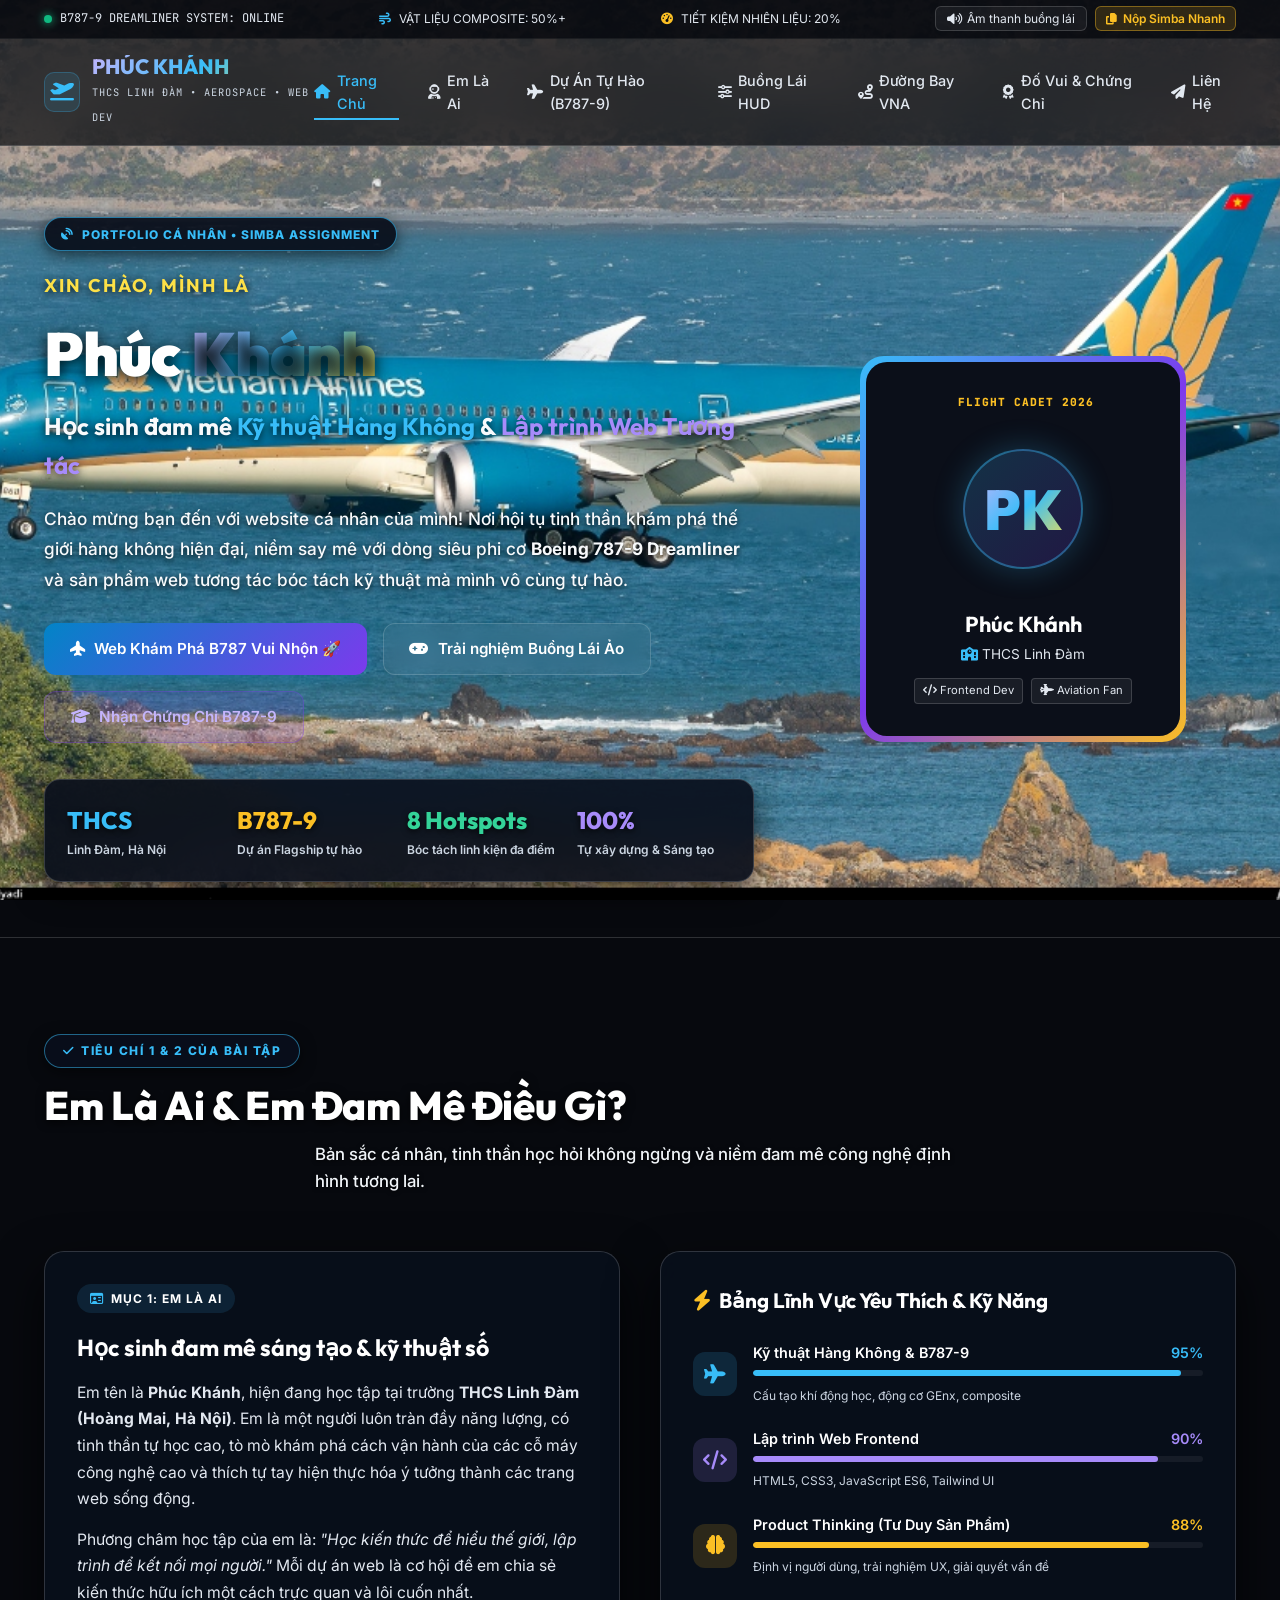
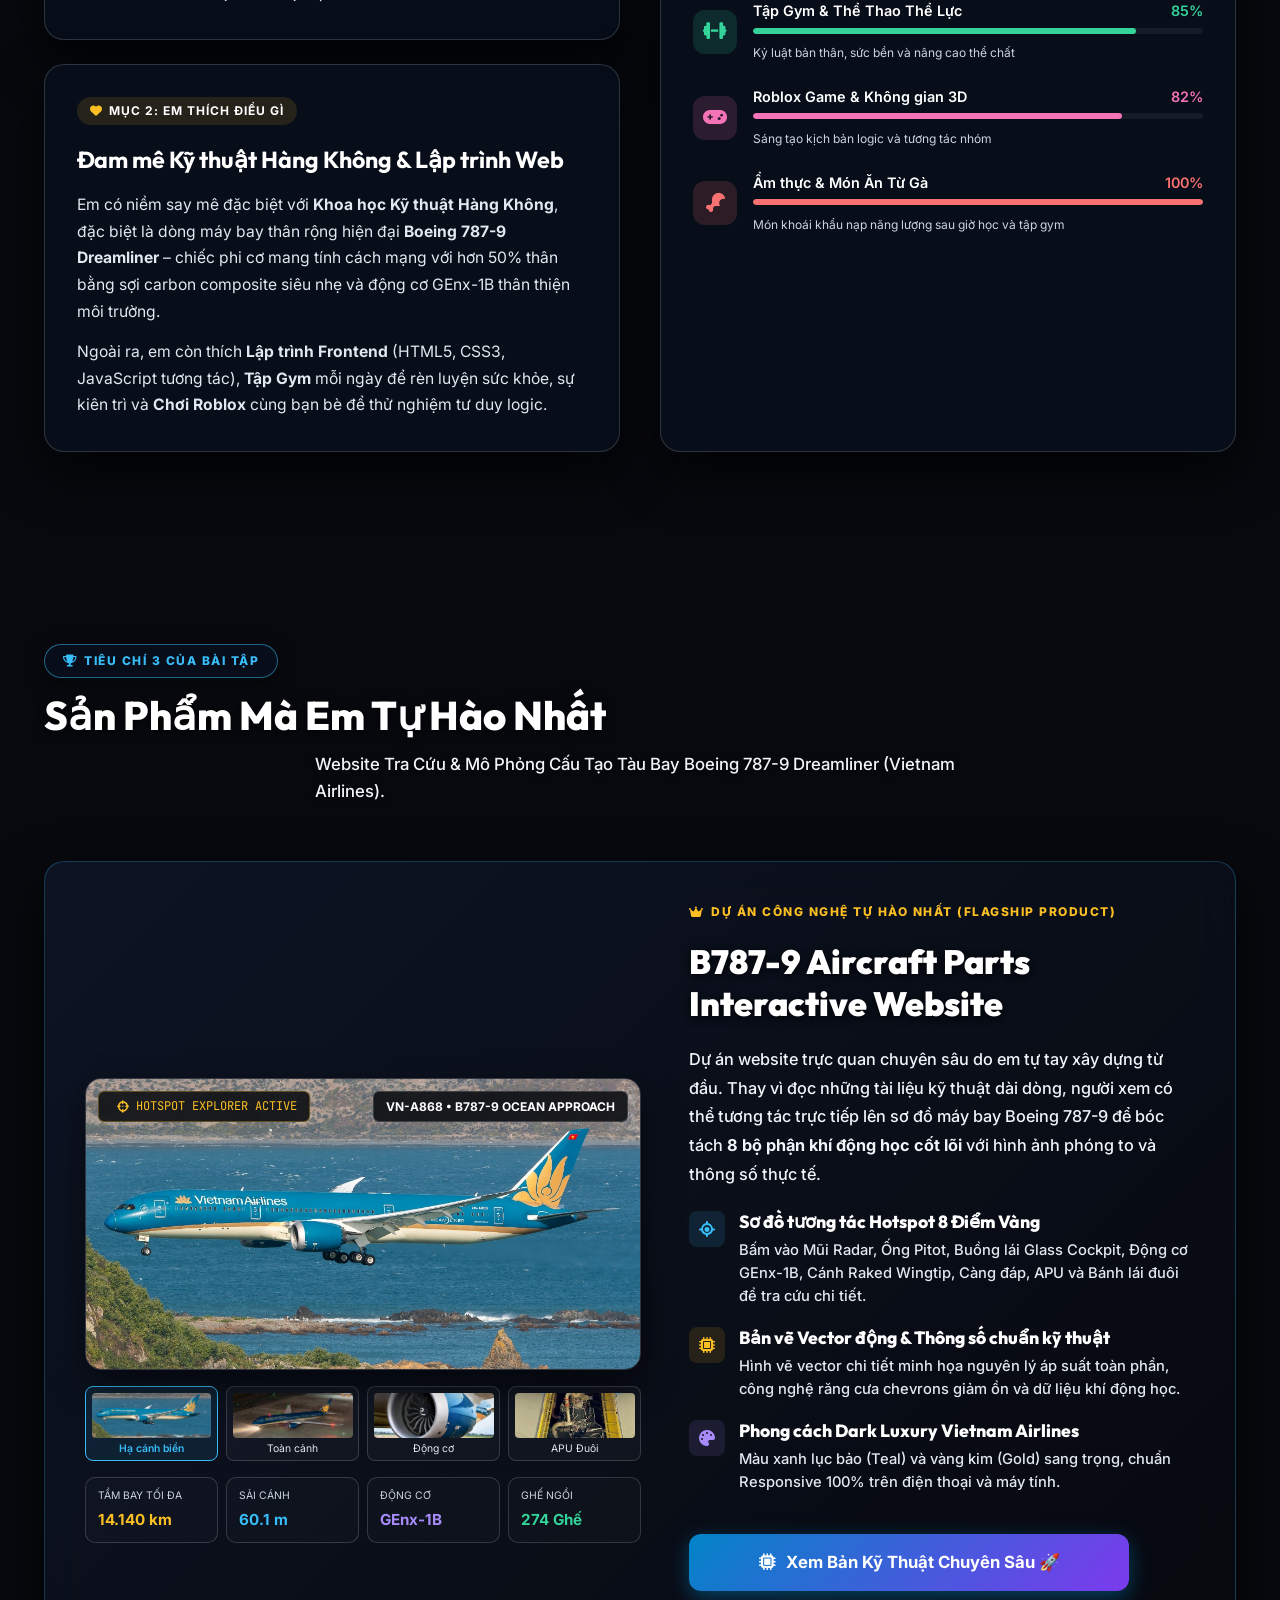
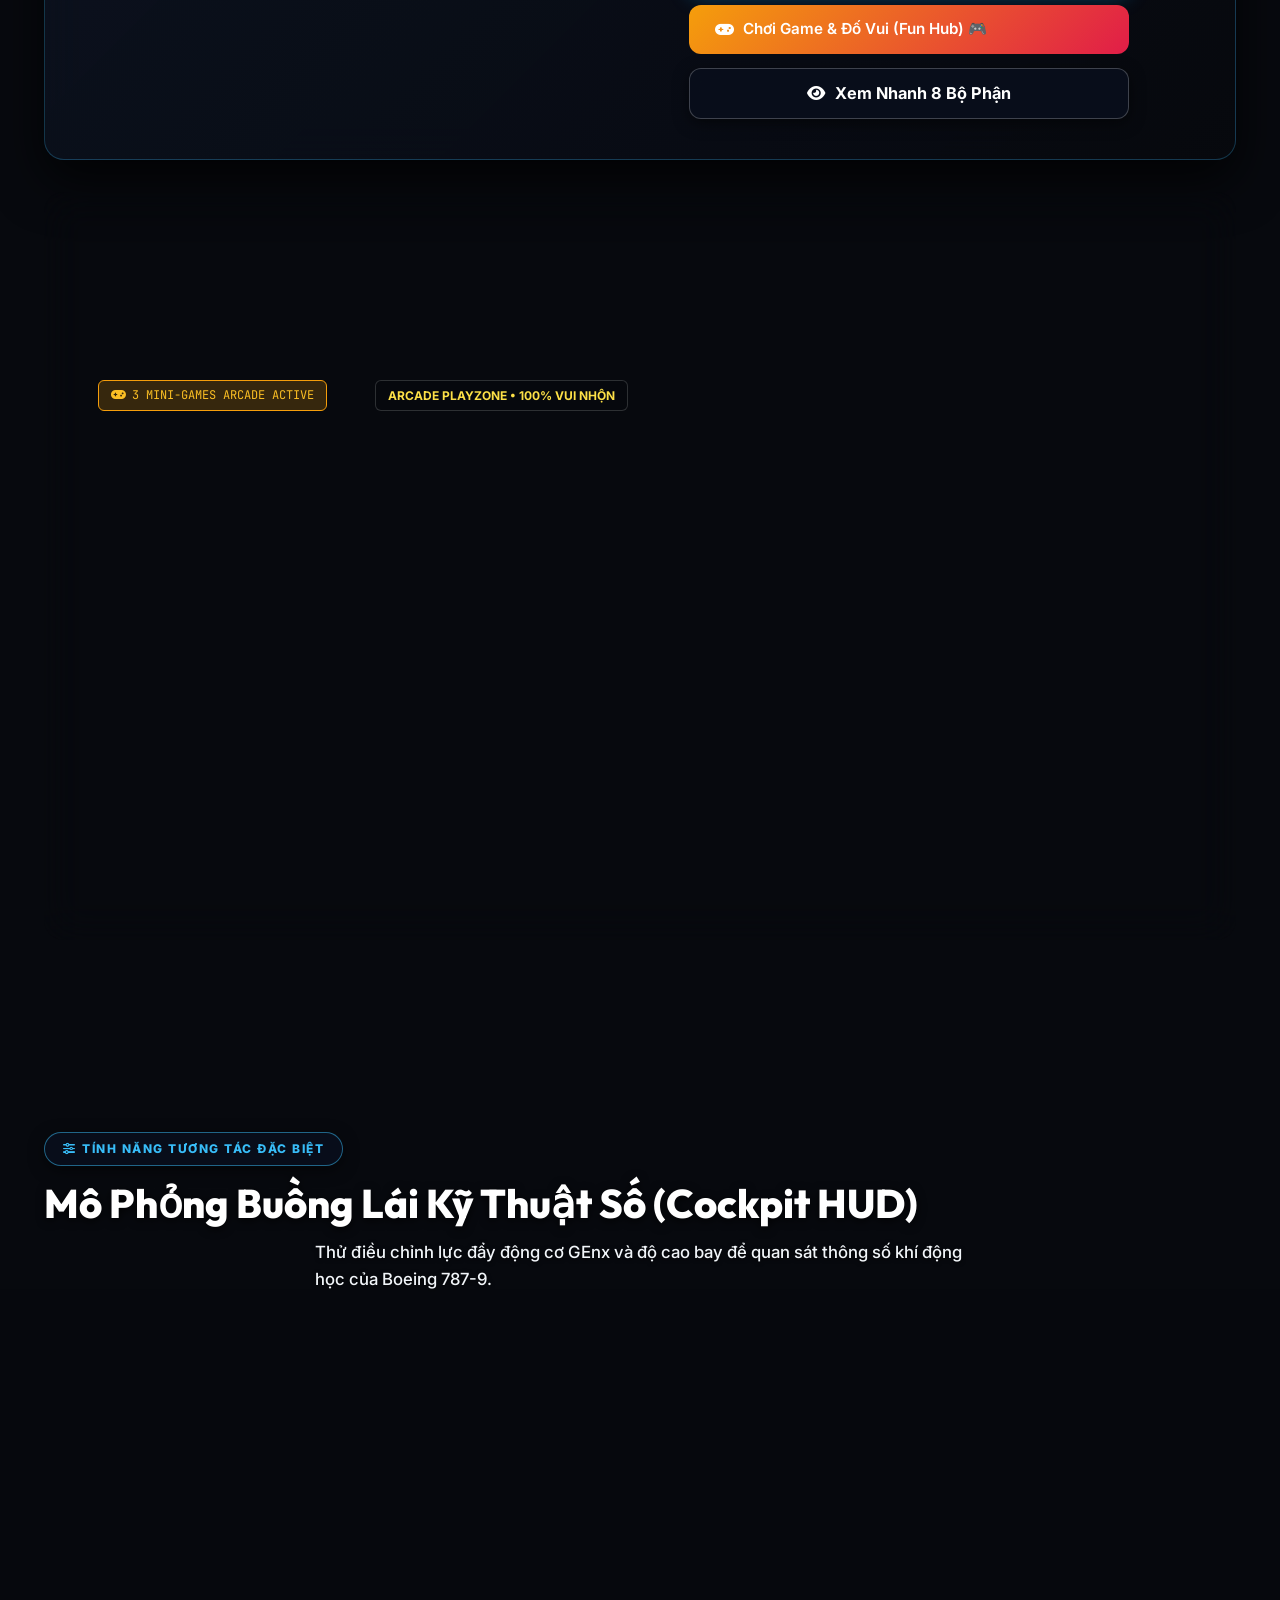
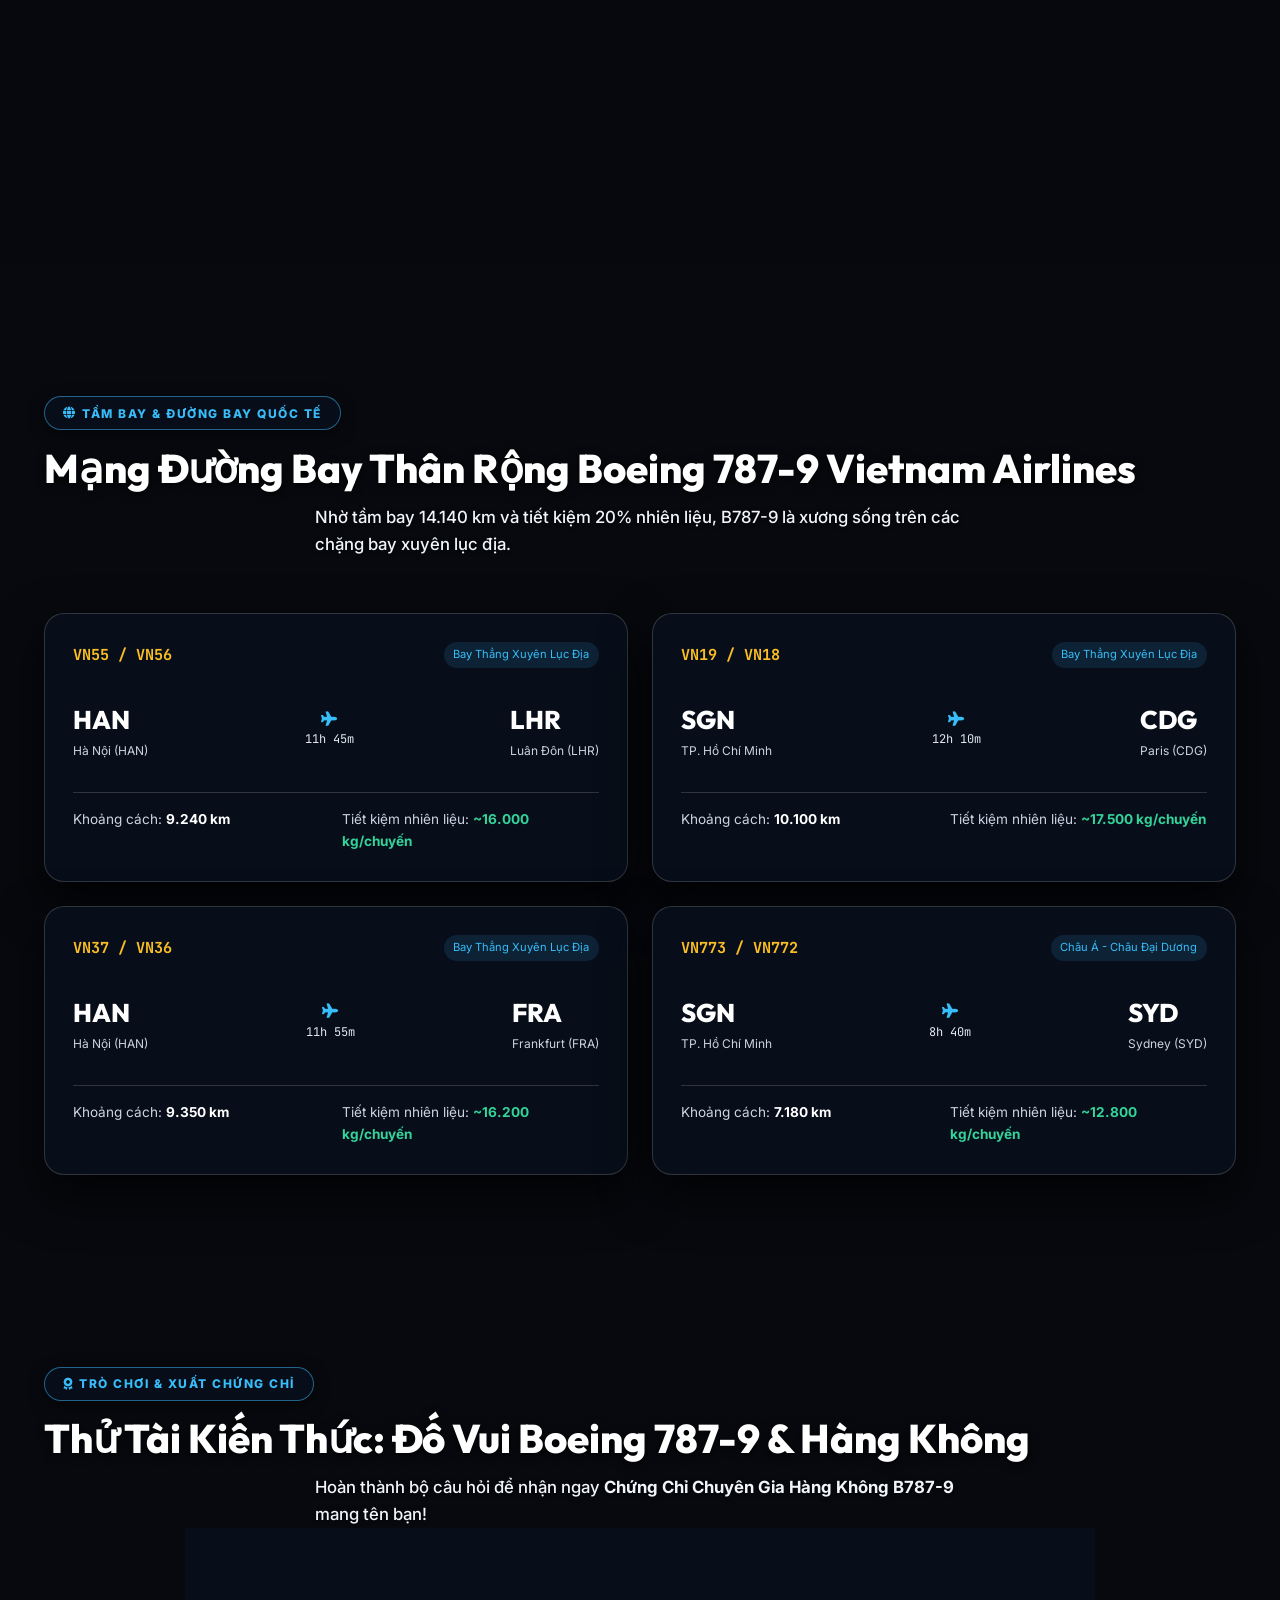
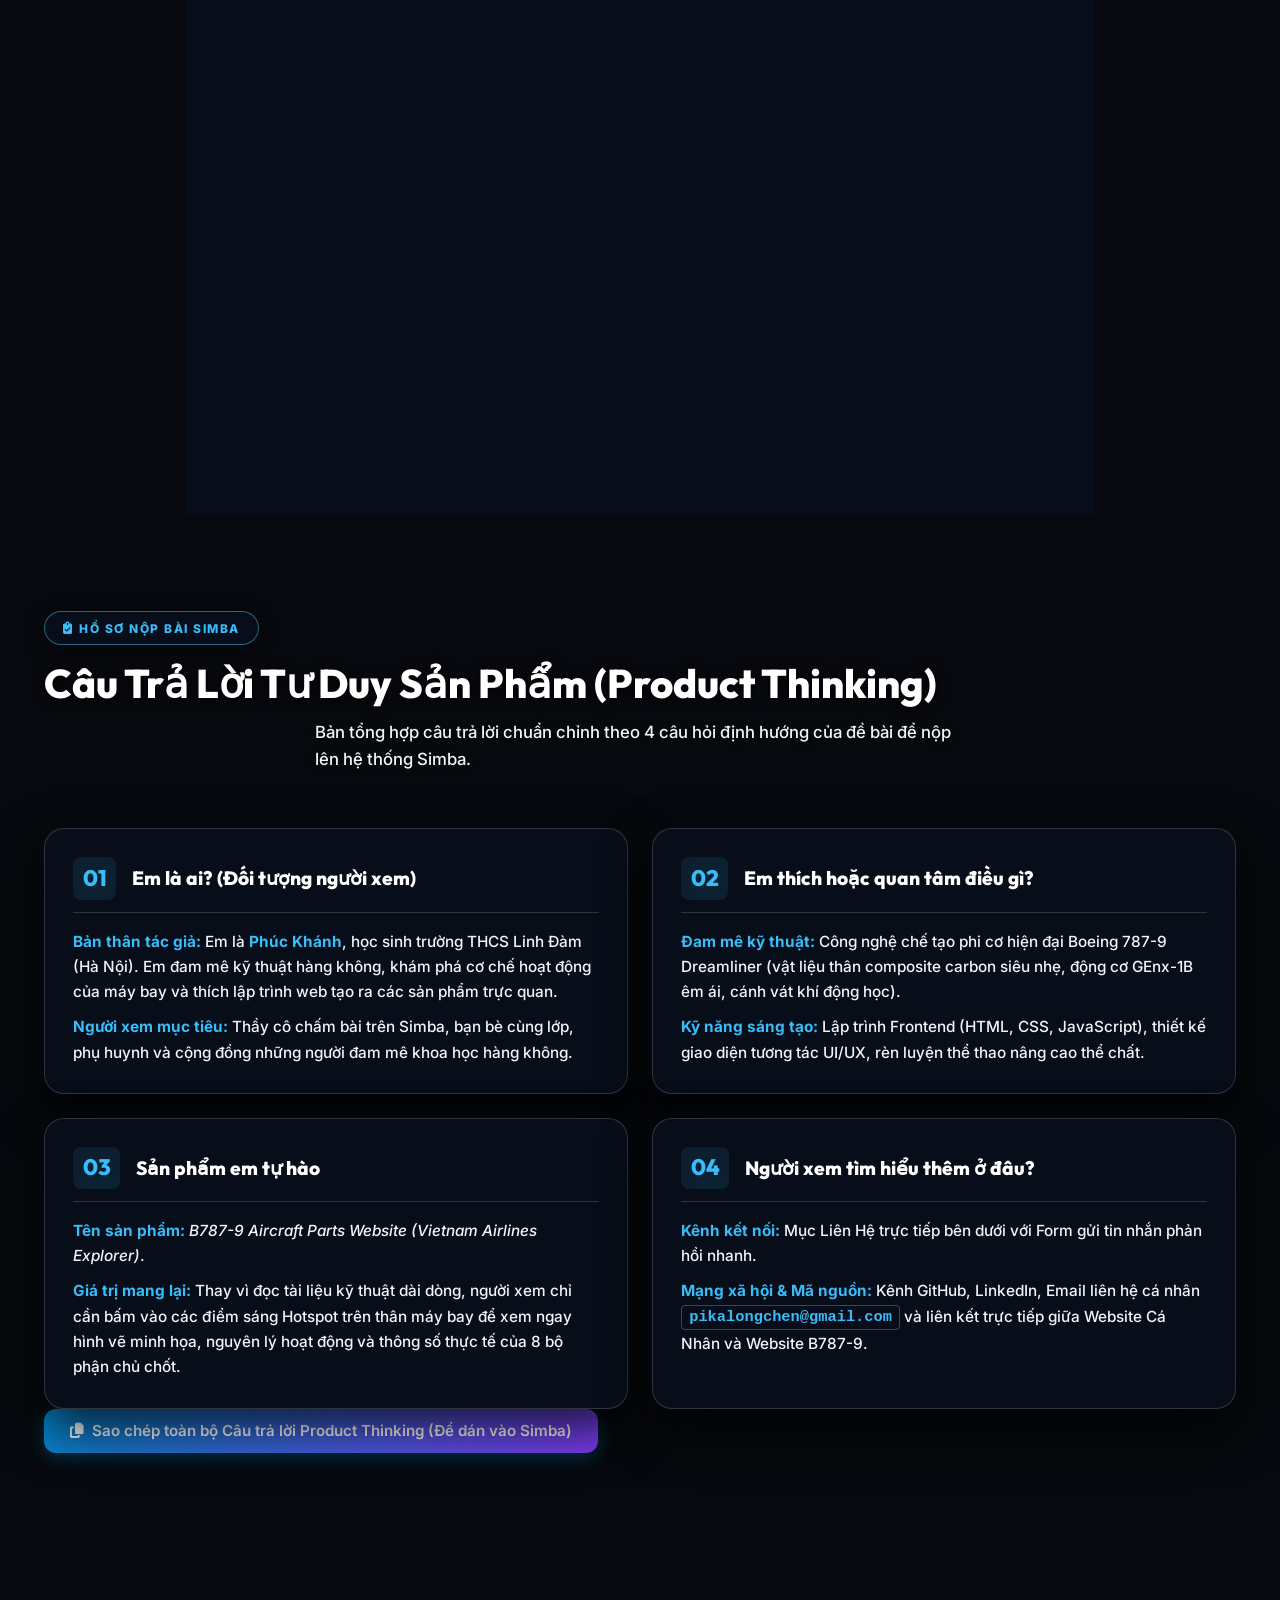
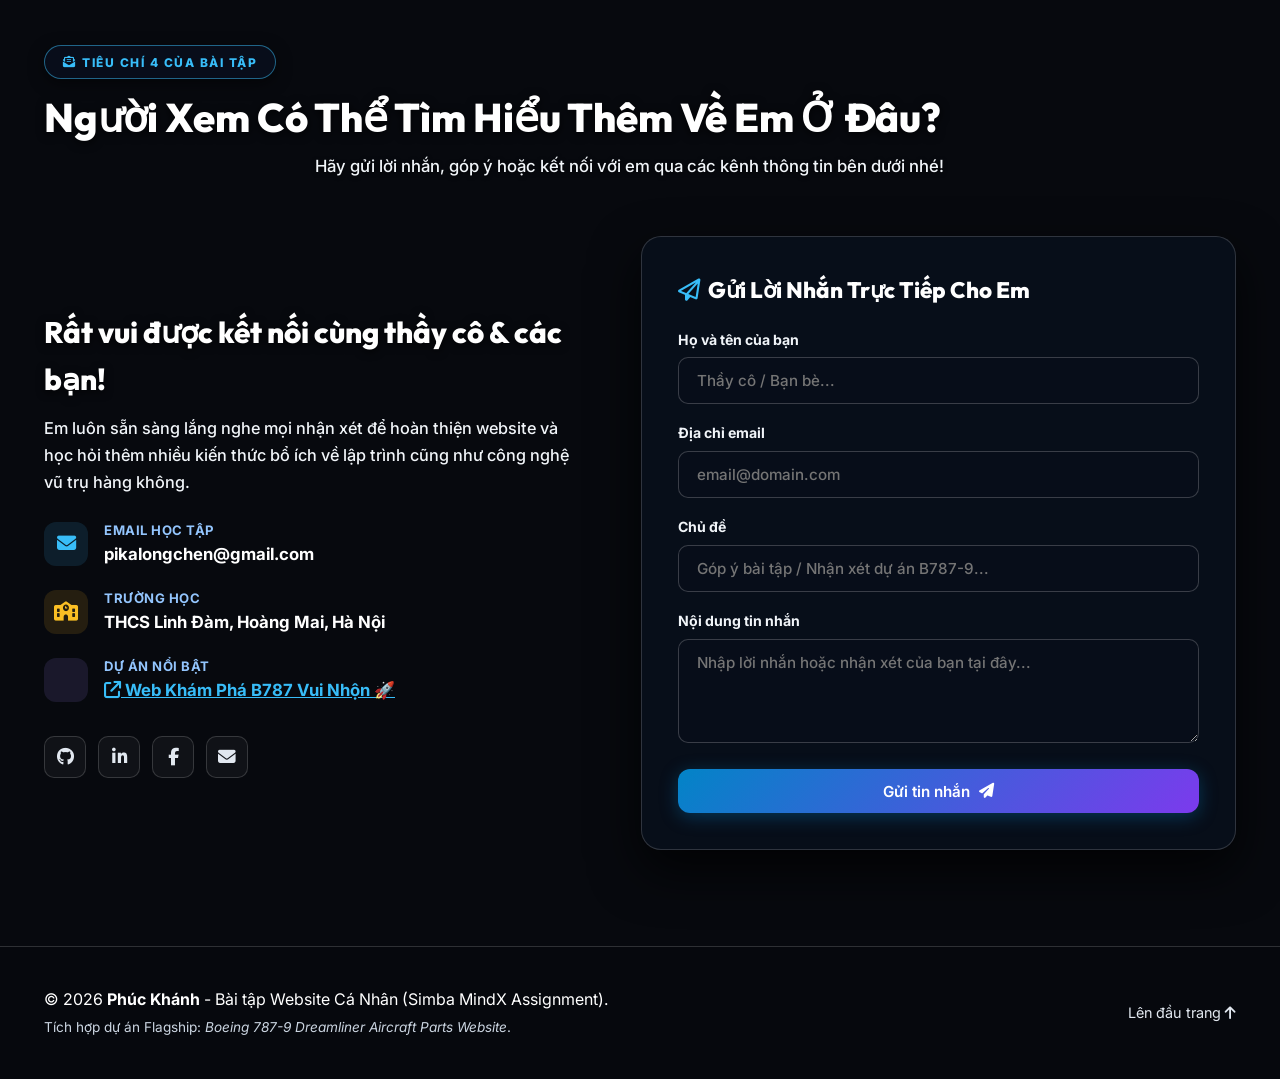
==== commit ff9c0584: "Add files via upload" ====
--- a/index.html
+++ b/index.html
@@ -97,7 +97,7 @@
   width: 100vw;
   height: 100vh;
   z-index: -3;
-  background: url('https://raw.githubusercontent.com/pikalongchen-debug/C-Users-nguye-.gemini-antigravity-scratch-portfolio-website/main/images/vietnam_airlines_b787_ocean.jpg') no-repeat center center / cover;
+  background: url('[data-uri]